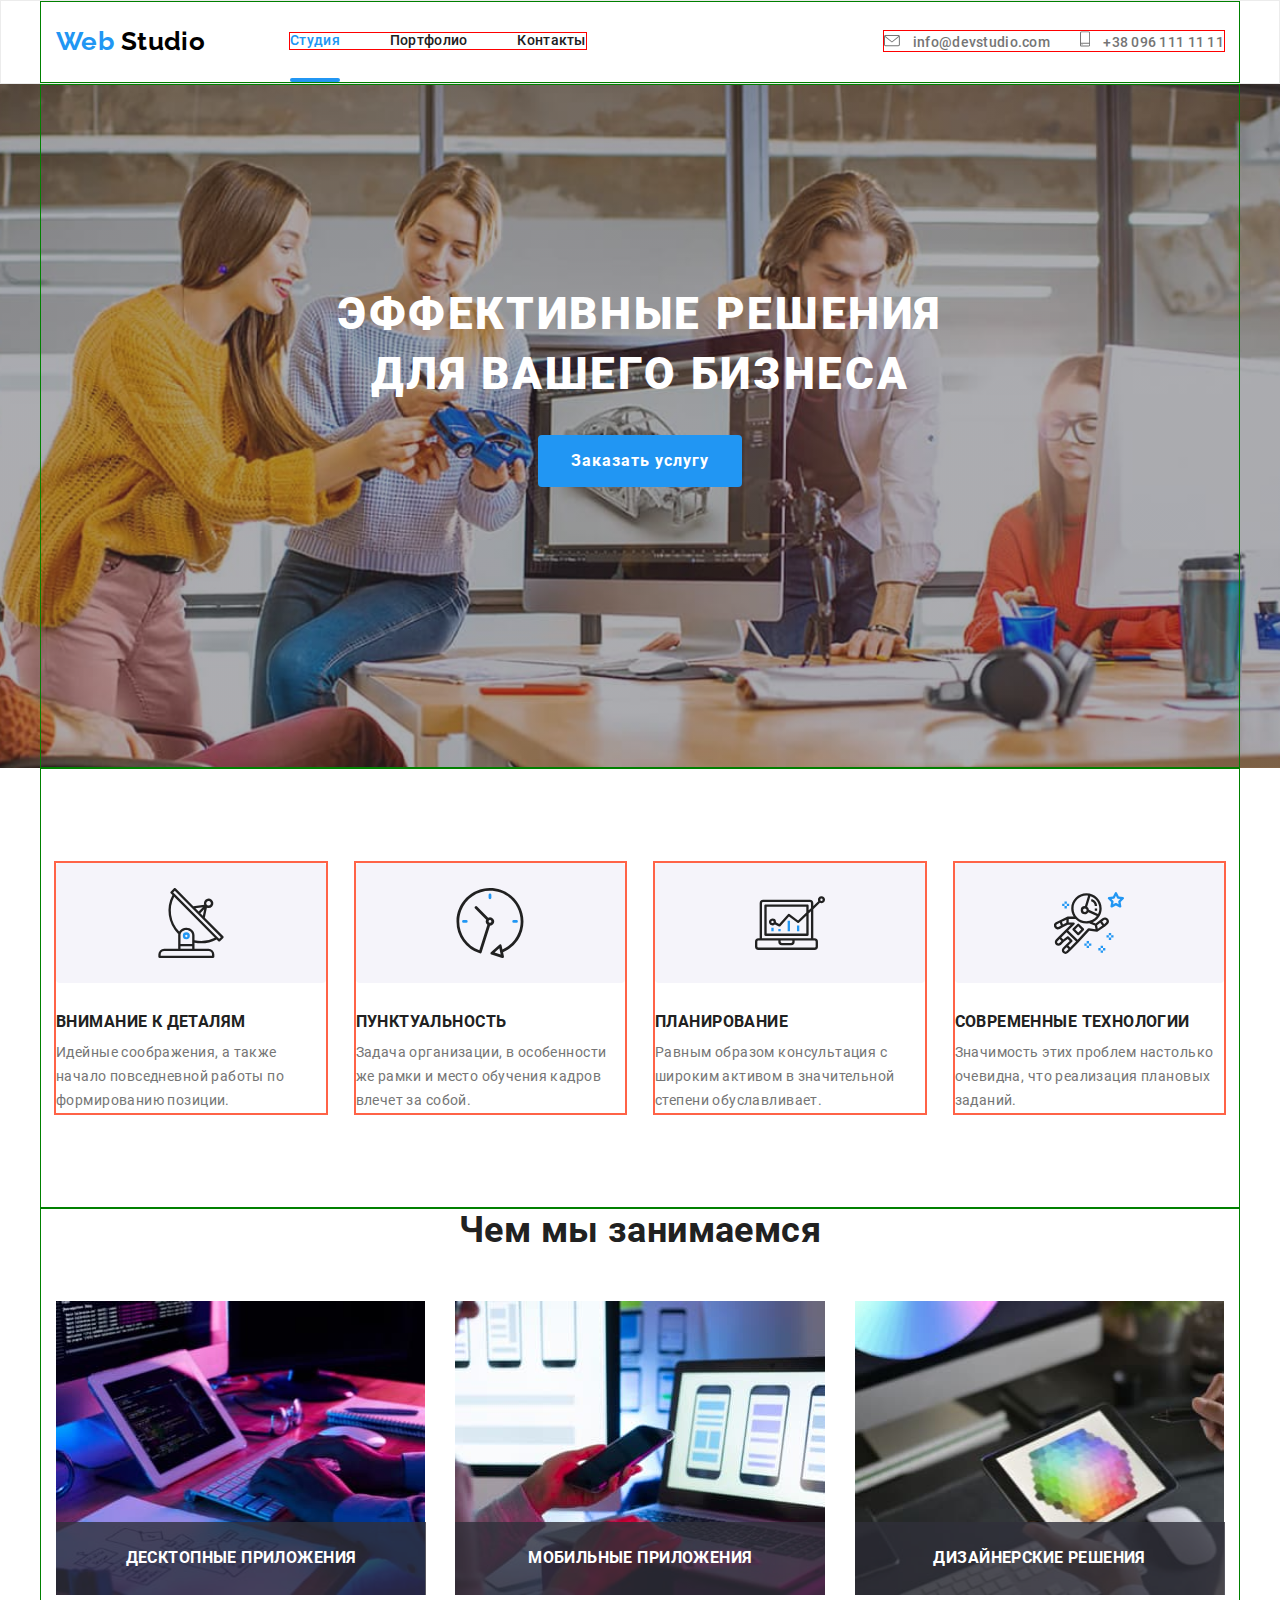
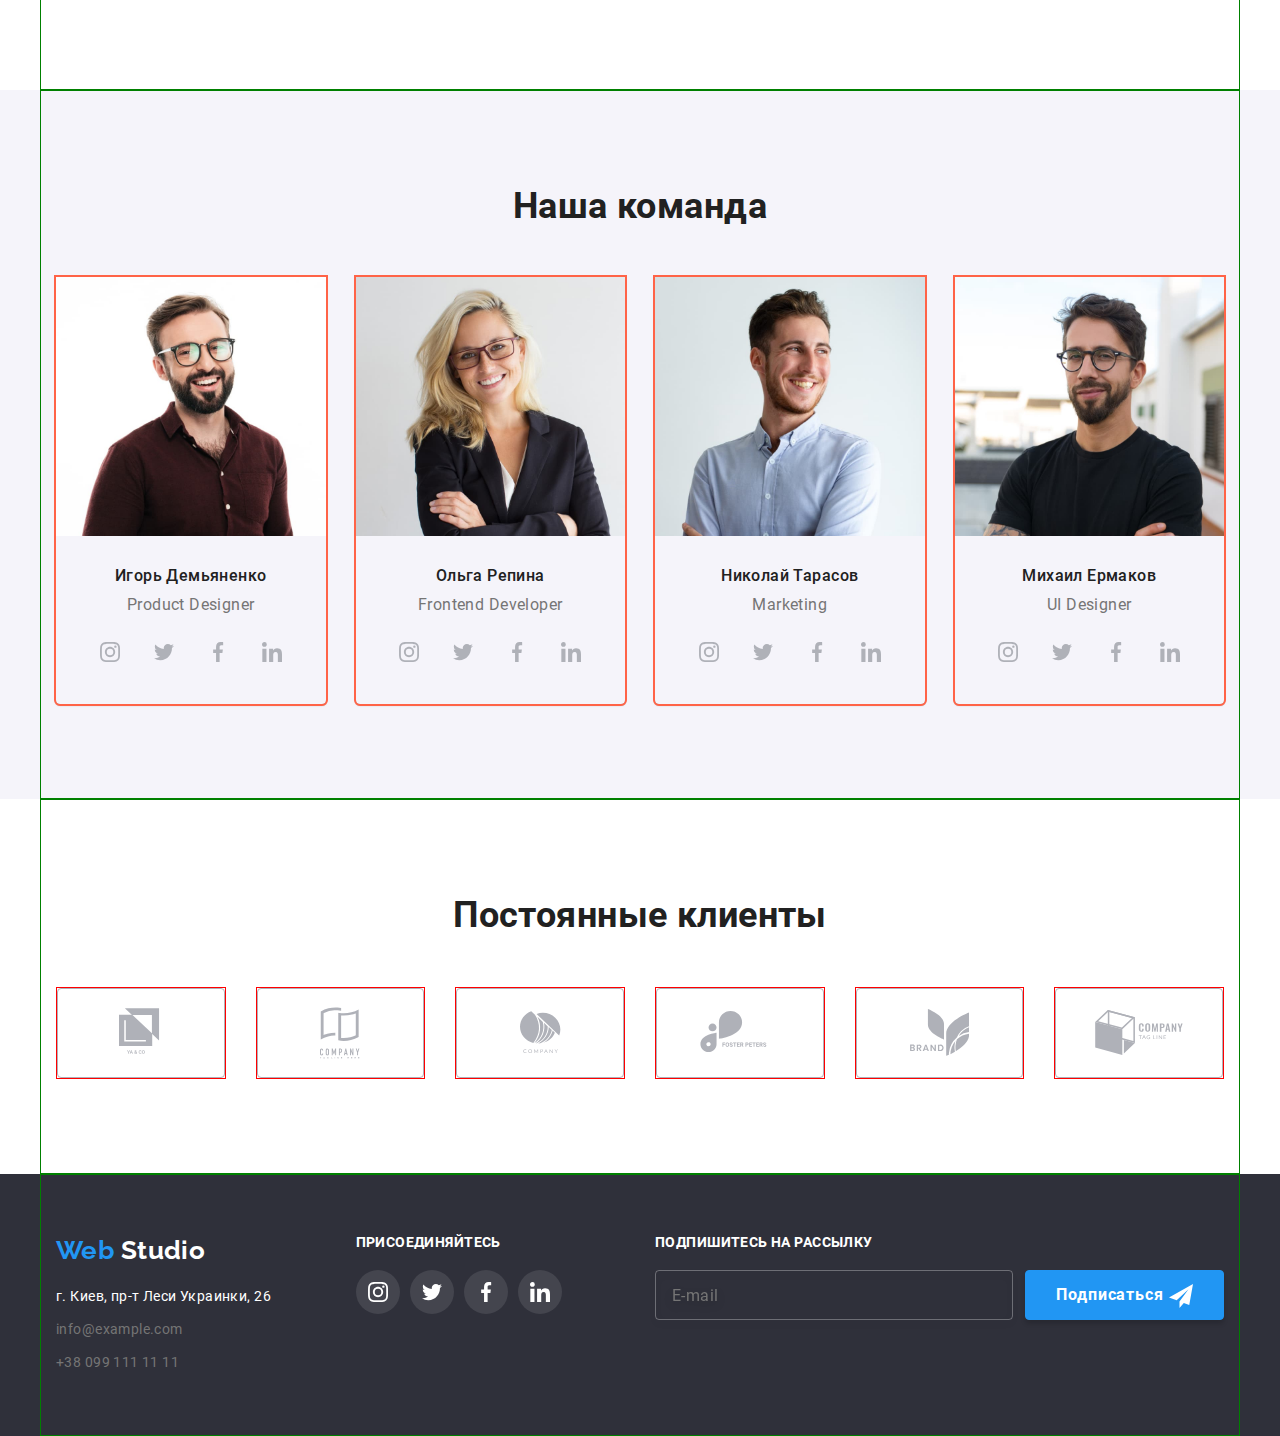
==== index.html @ 6b0f5d0b "Адаптивка_начало" ====
<!DOCTYPE html>
<html lang="ru">
  <head>
    <meta charset="UTF-8" />
    <meta name="viewport" content="width=device-width, initial-scale=1.0" />
    <title>Studio</title>
    <!-- <link
      href="https://fonts.googleapis.com/css2?family=Raleway:wght@700&family=Roboto:wght@400;500;700;900&display=swap"
      rel="stylesheet"
    /> -->
    <link rel="stylesheet" href="./css/main.min.css" />
  </head>

  <body>
    <!--Начало header-->
    <header class="page-header">
      <div class="container header">
        <nav class="main-nav">
          <a lang="en" href="" class="logo">
            <span class="accent">Web</span> Studio
          </a>
          <ul class="enumeration nav-list">
            <li class="nav-item">
              <a href="" class="nav-link current">Студия</a>
            </li>
            <li class="nav-item">
              <a href="./portfolio.html" class="nav-link">Портфолио</a>
            </li>
            <li class="nav-item"><a href="" class="nav-link">Контакты</a></li>
          </ul>

          <ul class="enumeration contacts">
            <li class="contacts-item">
              <a
                href="mailto:info@devstudio.com"
                class="contacts-link envelope"
              >
                <svg class="contacts-images" width="16" height="12">
                  <use href="./images/symbol-defs.svg#icon-envelope"></use>
                </svg>
                info@devstudio.com
              </a>
            </li>
            <li class="contacts-item">
              <a href="tel:+380991111111" class="contacts-link smartphone">
                <svg class="contacts-images" width="10" height="16">
                  <use href="./images/symbol-defs.svg#icon-smartphone"></use>
                </svg>
                +38 096 111 11 11
              </a>
            </li>
          </ul>
        </nav>
      </div>
    </header>
    <!--Конец header-->

    <main>
      <!--Начало блока героя-->
      <section class="hero">
        <div class="container hero-section">
          <h1 class="hero-title">
            Эффективные решения <br />
            для вашего бизнеса
          </h1>
          <button class="button" data-modal-open>Заказать услугу</button>

          <div class="backdrop is-hidden" data-modal>
            <div class="modal">
              <form class="form-hero">
                <b class="form-hero-title"
                  >Оставьте свои данные, мы вам перезвоним</b
                >
                <div class="form-field">
                  <label for="name" class="hero-label">Имя</label>
                  <div class="form-hero-svg">
                    <input
                      type="text"
                      id="name"
                      name="name"
                      class="hero-input"
                    />
                    <svg class="form-poin" width="18" height="18">
                      <use href="./images/symbol-defs.svg#icon-person"></use>
                    </svg>
                  </div>
                </div>

                <div class="form-field">
                  <label for="tel" class="hero-label">Телефон</label>
                  <div class="form-hero-svg">
                    <input type="tel" id="tel" name="tel" class="hero-input" />
                    <svg class="form-poin" width="18" height="18">
                      <use href="./images/symbol-defs.svg#icon-tel"></use>
                    </svg>
                  </div>
                </div>

                <div class="form-field">
                  <label for="email" class="hero-label">Почта</label>
                  <div class="form-hero-svg">
                    <input
                      type="email"
                      id="email"
                      name="email"
                      class="hero-input"
                    />
                    <svg class="form-poin" width="18" height="18">
                      <use href="./images/symbol-defs.svg#icon-letter"></use>
                    </svg>
                  </div>
                </div>

                <div class="form-field">
                  <label for="comment" class="hero-label">Комментарий</label>
                  <textarea
                    name="textarea"
                    id="comment"
                    placeholder="Введите текст"
                    class="hero-input textarea"
                  ></textarea>
                </div>

                <label class="hero-check">
                  <input type="checkbox" name="check" class="checkbox" />
                  <span class="hero-checkbox-svg">
                    <svg width="16" height="15">
                      <use href="./images/symbol-defs.svg#icon-check"></use>
                    </svg>
                  </span>
                  <span>
                    Соглашаюсь с рассылкой и принимаю
                    <a href="" class="checkbox-policy">Условия договора</a>
                  </span>
                </label>

                <button type="submit" class="button form-hero-button">
                  Отправить
                </button>
              </form>
              <button class="close-button" data-modal-close>
                <svg width="18" height="18">
                  <use href="./images/symbol-defs.svg#icon-closeblack"></use>
                </svg>
              </button>
            </div>
          </div>
        </div>
      </section>
      <!--Конец блока героя-->

      <!--Начало Особенности-->
      <section>
        <div class="container features">
          <h2 class="features-title visually-hidden">Особенности</h2>
          <ul class="enumeration features-point">
            <li class="features-point-element antenna">
              <h3 class="features-list">Внимание к деталям</h3>
              <p class="features-text">
                Идейные соображения, а также начало повседневной работы по
                формированию позиции.
              </p>
            </li>
            <li class="features-point-element clock">
              <h3 class="features-list">Пунктуальность</h3>
              <p class="features-text">
                Задача организации, в особенности же рамки и место обучения
                кадров влечет за собой.
              </p>
            </li>
            <li class="features-point-element diagram">
              <h3 class="features-list">Планирование</h3>
              <p class="features-text">
                Равным образом консультация с широким активом в значительной
                степени обуславливает.
              </p>
            </li>
            <li class="features-point-element astronaut">
              <h3 class="features-list">Современные технологии</h3>
              <p class="features-text">
                Значимость этих проблем настолько очевидна, что реализация
                плановых заданий.
              </p>
            </li>
          </ul>
        </div>
      </section>
      <!--Конец Особенности-->

      <!--Начало Чем мы занимаемся-->
      <section class="activity">
        <div class="container activity-main">
          <h2 class="activity-title">Чем мы занимаемся</h2>
          <ul class="enumeration activity-point">
            <li class="activity-element">
              <img
                src="./images/desk.jpg"
                alt="Ноутбук"
                width="370"
                class="activity-images"
              />
              <h3 class="activity-title-list desktop">Десктопные приложения</h3>
            </li>
            <li class="activity-element">
              <img
                src="./images/box.jpg"
                alt="Телефон"
                width="370"
                class="activity-images"
              />
              <h3 class="activity-title-list mobile">Мобильные приложения</h3>
            </li>
            <li class="activity-element">
              <img
                src="./images/tv.jpg"
                alt="Монитор"
                width="370"
                class="activity-images"
              />
              <h3 class="activity-title-list designer">Дизайнерские решения</h3>
            </li>
          </ul>
        </div>
      </section>
      <!--Конец Чем мы занимаемся-->

      <!--Начало Наша команда-->
      <section class="team">
        <div class="container team-main">
          <h2 class="team-title">Наша команда</h2>
          <ul class="enumeration team-point">
            <li class="team-list">
              <img
                src="./images/demyanenko.jpg"
                alt="Парень"
                width="270"
                class="team-images"
              />
              <h3 class="team-surname">Игорь Демьяненко</h3>
              <p lang="en" class="team-position">Product Designer</p>
              <ul class="enumeration team-flex">
                <li class="team-flex-links">
                  <a
                    href=""
                    target="blank"
                    aria-label="Instagram"
                    class="social-links"
                    ><svg class="network" width="20" height="20">
                      <use href="./images/symbol-defs.svg#icon-instagram"></use>
                    </svg>
                  </a>
                </li>
                <li class="team-flex-links">
                  <a
                    href=""
                    target="blank"
                    aria-label="Twitter"
                    class="social-links"
                    ><svg class="network" width="20" height="20">
                      <use href="./images/symbol-defs.svg#icon-twitter"></use>
                    </svg>
                  </a>
                </li>
                <li class="team-flex-links">
                  <a
                    href=""
                    target="blank"
                    aria-label="Facebook"
                    class="social-links"
                    ><svg class="network" width="20" height="20">
                      <use href="./images/symbol-defs.svg#icon-facebook"></use>
                    </svg>
                  </a>
                </li>
                <li class="team-flex-links">
                  <a
                    href=""
                    target="blank"
                    aria-label="LinkedIn"
                    class="social-links"
                    ><svg class="network" width="20" height="20">
                      <use href="./images/symbol-defs.svg#icon-linkedin"></use>
                    </svg>
                  </a>
                </li>
              </ul>
            </li>
            <li class="team-list">
              <img
                src="./images/repin.jpg"
                alt="Девушка"
                width="270"
                class="team-images"
              />
              <h3 class="team-surname">Ольга Репина</h3>
              <p lang="en" class="team-position">Frontend Developer</p>
              <ul class="enumeration team-flex">
                <li class="team-flex-links">
                  <a
                    href=""
                    target="blank"
                    aria-label="Instagram"
                    class="social-links"
                    ><svg class="network" width="20" height="20">
                      <use href="./images/symbol-defs.svg#icon-instagram"></use>
                    </svg>
                  </a>
                </li>
                <li class="team-flex-links">
                  <a
                    href=""
                    target="blank"
                    aria-label="Twitter"
                    class="social-links"
                    ><svg class="network" width="20" height="20">
                      <use href="./images/symbol-defs.svg#icon-twitter"></use>
                    </svg>
                  </a>
                </li>
                <li class="team-flex-links">
                  <a
                    href=""
                    target="blank"
                    aria-label="Facebook"
                    class="social-links"
                    ><svg class="network" width="20" height="20">
                      <use href="./images/symbol-defs.svg#icon-facebook"></use>
                    </svg>
                  </a>
                </li>
                <li class="team-flex-links">
                  <a
                    href=""
                    target="blank"
                    aria-label="LinkedIn"
                    class="social-links"
                    ><svg class="network" width="20" height="20">
                      <use href="./images/symbol-defs.svg#icon-linkedin"></use>
                    </svg>
                  </a>
                </li>
              </ul>
            </li>
            <li class="team-list">
              <img
                src="./images/tarasov.jpg"
                alt="Парень"
                width="270"
                class="team-images"
              />
              <h3 class="team-surname">Николай Тарасов</h3>
              <p lang="en" class="team-position">Marketing</p>
              <ul class="enumeration team-flex">
                <li class="team-flex-links">
                  <a
                    href=""
                    target="blank"
                    aria-label="Instagram"
                    class="social-links"
                    ><svg class="network" width="20" height="20">
                      <use href="./images/symbol-defs.svg#icon-instagram"></use>
                    </svg>
                  </a>
                </li>
                <li class="team-flex-links">
                  <a
                    href=""
                    target="blank"
                    aria-label="Twitter"
                    class="social-links"
                    ><svg class="network" width="20" height="20">
                      <use href="./images/symbol-defs.svg#icon-twitter"></use>
                    </svg>
                  </a>
                </li>
                <li class="team-flex-links">
                  <a
                    href=""
                    target="blank"
                    aria-label="Facebook"
                    class="social-links"
                    ><svg class="network" width="20" height="20">
                      <use href="./images/symbol-defs.svg#icon-facebook"></use>
                    </svg>
                  </a>
                </li>
                <li class="team-flex-links">
                  <a
                    href=""
                    target="blank"
                    aria-label="LinkedIn"
                    class="social-links"
                    ><svg class="network" width="20" height="20">
                      <use href="./images/symbol-defs.svg#icon-linkedin"></use>
                    </svg>
                  </a>
                </li>
              </ul>
            </li>
            <li class="team-list">
              <img
                src="./images/ermakov.jpg"
                alt="Парень"
                width="270"
                class="team-images"
              />
              <h3 class="team-surname">Михаил Ермаков</h3>
              <p lang="en" class="team-position">UI Designer</p>
              <div class="team-links">
                <ul class="enumeration team-flex">
                  <li class="team-flex-links">
                    <a
                      href=""
                      target="blank"
                      aria-label="Instagram"
                      class="social-links"
                      ><svg class="network" width="20" height="20">
                        <use
                          href="./images/symbol-defs.svg#icon-instagram"
                        ></use>
                      </svg>
                    </a>
                  </li>
                  <li class="team-flex-links">
                    <a
                      href=""
                      target="blank"
                      aria-label="Twitter"
                      class="social-links"
                      ><svg class="network" width="20" height="20">
                        <use href="./images/symbol-defs.svg#icon-twitter"></use>
                      </svg>
                    </a>
                  </li>
                  <li class="team-flex-links">
                    <a
                      href=""
                      target="blank"
                      aria-label="Facebook"
                      class="social-links"
                      ><svg class="network" width="20" height="20">
                        <use
                          href="./images/symbol-defs.svg#icon-facebook"
                        ></use>
                      </svg>
                    </a>
                  </li>
                  <li class="team-flex-links">
                    <a
                      href=""
                      target="blank"
                      aria-label="LinkedIn"
                      class="social-links"
                      ><svg class="network" width="20" height="20">
                        <use
                          href="./images/symbol-defs.svg#icon-linkedin"
                        ></use>
                      </svg>
                    </a>
                  </li>
                </ul>
              </div>
            </li>
          </ul>
        </div>
      </section>
      <!--Конец Наша команда-->

      <!--Начало Постоянные клиенты-->
      <section class="customers">
        <div class="container customers-main">
          <h2 class="customers-title">Постоянные клиенты</h2>
          <ul class="enumeration customers-point">
            <li class="customers-list">
              <a href="" class="customers-link">
                <svg class="customers-logo" width="44.27" height="49.23">
                  <use href="./images/symbol-defs.svg#icon-logo1"></use>
                </svg>
              </a>
            </li>
            <li class="customers-list">
              <a href="" class="customers-link">
                <svg class="customers-logo" width="40" height="52">
                  <use href="./images/symbol-defs.svg#icon-logo2"></use>
                </svg>
              </a>
            </li>
            <li class="customers-list">
              <a href="" class="customers-link">
                <svg class="customers-logo" width="41" height="42.6">
                  <use href="./images/symbol-defs.svg#icon-logo3"></use>
                </svg>
              </a>
            </li>
            <li class="customers-list">
              <a href="" class="customers-link">
                <svg class="customers-logo" width="79.66" height="42.02">
                  <use href="./images/symbol-defs.svg#icon-logo4"></use>
                </svg>
              </a>
            </li>
            <li class="customers-list">
              <a href="" class="customers-link">
                <svg class="customers-logo" width="59" height="47">
                  <use href="./images/symbol-defs.svg#icon-logo5"></use>
                </svg>
              </a>
            </li>
            <li class="customers-list">
              <a href="" class="customers-link">
                <svg class="customers-logo" width="88.48" height="45.44">
                  <use href="./images/symbol-defs.svg#icon-logo6"></use>
                </svg>
              </a>
            </li>
          </ul>
        </div>
      </section>
      <!--Конец Постоянные клиенты-->
    </main>

    <!--Начало footer-->
    <footer class="footer">
      <div class="container footer-flex">
        <div class="footer-nav">
          <a lang="en" href="" class="footer-logo">
            <span class="accent">Web</span> Studio
          </a>
          <address class="address">
            г. Киев, пр-т Леси Украинки, 26 <br />
            <a href="mailto:info@example.com" class="address-link"
              >info@example.com</a
            >
            <a href="tel:+380991111111" class="address-link"
              >+38 099 111 11 11</a
            >
          </address>
        </div>
        <div class="footer-join">
          <b class="footer-title">присоединяйтесь</b>
          <ul class="enumeration join">
            <li class="join-link">
              <a
                href=""
                target="blank"
                aria-label="Instagram"
                class="footer-title-link"
                ><svg class="join-network" width="20" height="20">
                  <use href="./images/symbol-defs.svg#icon-instagram"></use>
                </svg>
              </a>
            </li>
            <li class="join-link">
              <a
                href=""
                target="blank"
                aria-label="Twitter"
                class="footer-title-link"
                ><svg class="join-network" width="20" height="20">
                  <use href="./images/symbol-defs.svg#icon-twitter"></use>
                </svg>
              </a>
            </li>
            <li class="join-link">
              <a
                href=""
                target="blank"
                aria-label="Facebook"
                class="footer-title-link"
                ><svg class="join-network" width="20" height="20">
                  <use href="./images/symbol-defs.svg#icon-facebook"></use>
                </svg>
              </a>
            </li>
            <li class="join-link">
              <a
                href=""
                target="blank"
                aria-label="LinkedIn"
                class="footer-title-link"
                ><svg class="join-network" width="20" height="20">
                  <use href="./images/symbol-defs.svg#icon-linkedin"></use>
                </svg>
              </a>
            </li>
          </ul>
        </div>
        <div class="footer-follow">
          <form class="fotter-form">
            <b class="footer-title">Подпишитесь на рассылку</b>
            <div class="fotter-area">
              <div class="fotter-email">
                <!-- <label for="fotter-form" class="fotter-label">E-mail</label> -->
                <input
                  type="email"
                  name="fotter-form"
                  id="fotter-form"
                  placeholder="E-mail"
                  class="fotter-input"
                />
              </div>

              <button type="submit" class="fotter-submit">
                Подписаться
                <svg class="fotter-submit-poin" width="24" height="24">
                  <use href="./images/symbol-defs.svg#icon-send"></use>
                </svg>
              </button>
            </div>
          </form>
        </div>
      </div>
    </footer>
    <!--Конец footer-->
    <!-- modal.js -->
    <script src="./js/modal.js"></script>
  </body>
</html>
---- css/main.min.css ----
@font-face{font-family:Roboto;font-style:normal;font-weight:400;src:url("../fonts/roboto-v20-latin_cyrillic-regular.woff") format("woff"),url("../fonts/roboto-v20-latin_cyrillic-regular.woff2") format("woff2")}@font-face{font-family:Roboto;font-style:normal;font-weight:500;src:url("../fonts/roboto-v20-latin_cyrillic-500.woff") format("woff"),url("../fonts/roboto-v20-latin_cyrillic-500.woff2") format("woff2")}@font-face{font-family:Roboto;font-style:normal;font-weight:700;src:url("../fonts/roboto-v20-latin_cyrillic-700.woff") format("woff"),url("../fonts/roboto-v20-latin_cyrillic-700.woff2") format("woff2")}@font-face{font-family:Roboto;font-style:normal;font-weight:900;src:url("../fonts/roboto-v20-latin_cyrillic-900.woff") format("woff"),url("../fonts/roboto-v20-latin_cyrillic-900.woff2") format("woff2")}@font-face{font-family:Raleway;font-style:normal;font-weight:700;src:url("../fonts/raleway-v17-latin_cyrillic-700.woff") format("woff"),url("../fonts/raleway-v17-latin_cyrillic-700.woff2") format("woff2")}/*! normalize.css v8.0.1 | MIT License | github.com/necolas/normalize.css */html{line-height:1.15;-webkit-text-size-adjust:100%}body{margin:0}main{display:block}h1{font-size:2em;margin:0.67em 0}hr{-webkit-box-sizing:content-box;box-sizing:content-box;height:0;overflow:visible}pre{font-family:monospace, monospace;font-size:1em}a{background-color:transparent}abbr[title]{border-bottom:none;text-decoration:underline;-webkit-text-decoration:underline dotted;text-decoration:underline dotted}b,strong{font-weight:bolder}code,kbd,samp{font-family:monospace, monospace;font-size:1em}small{font-size:80%}sub,sup{font-size:75%;line-height:0;position:relative;vertical-align:baseline}sub{bottom:-0.25em}sup{top:-0.5em}img{border-style:none}button,input,optgroup,select,textarea{font-family:inherit;font-size:100%;line-height:1.15;margin:0}button,input{overflow:visible}button,select{text-transform:none}button,[type="button"],[type="reset"],[type="submit"]{-webkit-appearance:button}button::-moz-focus-inner,[type="button"]::-moz-focus-inner,[type="reset"]::-moz-focus-inner,[type="submit"]::-moz-focus-inner{border-style:none;padding:0}button:-moz-focusring,[type="button"]:-moz-focusring,[type="reset"]:-moz-focusring,[type="submit"]:-moz-focusring{outline:1px dotted ButtonText}fieldset{padding:0.35em 0.75em 0.625em}legend{-webkit-box-sizing:border-box;box-sizing:border-box;color:inherit;display:table;max-width:100%;padding:0;white-space:normal}progress{vertical-align:baseline}textarea{overflow:auto}[type="checkbox"],[type="radio"]{-webkit-box-sizing:border-box;box-sizing:border-box;padding:0}[type="number"]::-webkit-inner-spin-button,[type="number"]::-webkit-outer-spin-button{height:auto}[type="search"]{-webkit-appearance:textfield;outline-offset:-2px}[type="search"]::-webkit-search-decoration{-webkit-appearance:none}::-webkit-file-upload-button{-webkit-appearance:button;font:inherit}details{display:block}summary{display:list-item}template{display:none}[hidden]{display:none}*,*::before,*::after{-webkit-box-sizing:border-box;box-sizing:border-box}body{background-color:#fff;color:#757575;font-family:Roboto, sans-serif;font-size:14px;line-height:1.14;letter-spacing:0.03em}.enumeration{padding:0;margin:0;list-style:none}a{text-decoration:none}img{display:block;max-width:100%;height:auto}.features-title.visually-hidden{position:absolute !important;clip:rect(1px 1px 1px 1px);clip:rect(1px, 1px, 1px, 1px);padding:0 !important;border:0 !important;height:1px !important;width:1px !important;overflow:hidden}.container{width:100%;margin-left:auto;margin-right:auto;padding-left:15px;padding-right:15px;border:1px solid green}@media (min-width: 480px){.container{width:480px}}@media (min-width: 768px){.container{width:768px}}@media (min-width: 1200px){.container{width:1200px}}.accent{color:#2196f3}.logo{margin-right:85px;color:#000;font-family:Raleway, sans-serif;font-weight:700;font-size:26px;line-height:1.19}.footer-logo{display:block;margin-bottom:20px;color:#fff;font-family:Raleway, sans-serif;font-weight:700;font-size:26px;line-height:1.19}.button{display:inline-block;border-radius:4px;padding:10px 32px;min-width:200px;border:1px solid transparent;color:#fff;background-color:#2196f3;font-weight:700;font-size:16px;line-height:1.88;text-align:center;letter-spacing:0.06em}.backdrop{position:fixed;top:0;left:0;width:100%;height:100%;background-color:rgba(0,0,0,0.2);opacity:1;z-index:1;visibility:visible;-webkit-transition:opacity 250ms cubic-bezier(0.4, 0, 0.2, 1);transition:opacity 250ms cubic-bezier(0.4, 0, 0.2, 1)}.backdrop.is-hidden{visibility:hidden;opacity:0;pointer-events:none;-webkit-transition:opacity 250ms cubic-bezier(0.4, 0, 0.2, 1);transition:opacity 250ms cubic-bezier(0.4, 0, 0.2, 1)}.modal{position:absolute;padding:40px;top:50%;left:50%;-webkit-transform:translate(-50%, -50%);transform:translate(-50%, -50%);-webkit-transition:-webkit-transform 250ms cubic-bezier(0.4, 0, 0.2, 1);transition:-webkit-transform 250ms cubic-bezier(0.4, 0, 0.2, 1);transition:transform 250ms cubic-bezier(0.4, 0, 0.2, 1);transition:transform 250ms cubic-bezier(0.4, 0, 0.2, 1), -webkit-transform 250ms cubic-bezier(0.4, 0, 0.2, 1);width:100%;height:581px;max-width:528px;background-color:#fff;-webkit-box-shadow:0px 1px 3px rgba(0,0,0,0.12),0px 1px 1px rgba(0,0,0,0.14),0px 2px 1px rgba(0,0,0,0.2);box-shadow:0px 1px 3px rgba(0,0,0,0.12),0px 1px 1px rgba(0,0,0,0.14),0px 2px 1px rgba(0,0,0,0.2);border-radius:4px}.close-button{position:absolute;display:-webkit-inline-box;display:-ms-inline-flexbox;display:inline-flex;top:8px;right:8px;padding:0;margin:0;width:30px;height:30px;-webkit-box-align:center;-ms-flex-align:center;align-items:center;-webkit-box-pack:center;-ms-flex-pack:center;justify-content:center;background-color:#fff;background-size:cover;border:1px solid rgba(0,0,0,0.1);border-radius:50%;cursor:pointer}.page-header{border:1px solid #ececec}.header{padding-top:24px;padding-bottom:25px}.main-nav{display:-webkit-box;display:-ms-flexbox;display:flex;-webkit-box-align:center;-ms-flex-align:center;align-items:center}.nav-list{outline:1px solid red}@media (min-width: 480px){.nav-list{display:none}}@media (min-width: 768px){.nav-list{display:-webkit-box;display:-ms-flexbox;display:flex;-webkit-box-align:baseline;-ms-flex-align:baseline;align-items:baseline}}.nav-item{position:relative}.nav-item:not(:last-child){margin-right:50px}.nav-link{color:#212121;font-weight:500;letter-spacing:0.02em;-webkit-transition:color 250ms cubic-bezier(0.4, 0, 0.2, 1);transition:color 250ms cubic-bezier(0.4, 0, 0.2, 1)}.nav-link:hover,.nav-link:focus{color:#2196f3;-webkit-transition:color 250ms cubic-bezier(0.4, 0, 0.2, 1);transition:color 250ms cubic-bezier(0.4, 0, 0.2, 1)}.nav-link.current{color:#2196f3}.current::after{content:"";display:block;position:absolute;left:0;-webkit-transform:translatey(29px);transform:translatey(29px);width:100%;height:4px;background:#2196f3;border-radius:2px}.contacts{outline:1px solid red}@media (min-width: 480px){.contacts{display:none}}@media (min-width: 768px){.contacts{display:block;margin-left:auto;-webkit-box-align:baseline;-ms-flex-align:baseline;align-items:baseline;-webkit-box-pack:center;-ms-flex-pack:center;justify-content:center;text-align:start}}@media (min-width: 1200px){.contacts{display:-webkit-box;display:-ms-flexbox;display:flex;margin-left:auto;-webkit-box-align:baseline;-ms-flex-align:baseline;align-items:baseline;-webkit-box-pack:center;-ms-flex-pack:center;justify-content:center}}@media (min-width: 1200px){.contacts-item:not(:last-child){margin-right:30px}}.contacts-link{-webkit-box-align:center;-ms-flex-align:center;align-items:center;-webkit-box-pack:center;-ms-flex-pack:center;justify-content:center;color:#757575;font-weight:500;letter-spacing:0.02em;-webkit-transition:color 250ms cubic-bezier(0.4, 0, 0.2, 1),fill 250ms cubic-bezier(0.4, 0, 0.2, 1);transition:color 250ms cubic-bezier(0.4, 0, 0.2, 1),fill 250ms cubic-bezier(0.4, 0, 0.2, 1)}.contacts-link:hover,.contacts-link:focus{color:#2196f3;-webkit-transition:color 250ms cubic-bezier(0.4, 0, 0.2, 1);transition:color 250ms cubic-bezier(0.4, 0, 0.2, 1)}.contacts-link:hover .contacts-images,.contacts-link:focus .contacts-images{fill:#2196f3;-webkit-transition:fill 250ms cubic-bezier(0.4, 0, 0.2, 1);transition:fill 250ms cubic-bezier(0.4, 0, 0.2, 1)}.envelope{width:161px;height:16px}.smartphone{width:142px;height:16px}.contacts-images{-webkit-box-align:baseline;-ms-flex-align:baseline;align-items:baseline;-webkit-box-pack:center;-ms-flex-pack:center;justify-content:center;margin-right:10px;fill:#757575}.hero{max-width:1600px;min-height:600px;margin-left:auto;margin-right:auto;background-image:-webkit-gradient(linear, left top, right top, from(rgba(47,48,58,0.4)), to(rgba(47,48,58,0.4))),url(../images/header.jpg);background-image:linear-gradient(to right, rgba(47,48,58,0.4), rgba(47,48,58,0.4)),url(../images/header.jpg);background-color:#c4c4c4;background-size:cover;background-repeat:no-repeat;background-position:center}.hero-section{display:-webkit-box;display:-ms-flexbox;display:flex;-webkit-box-orient:vertical;-webkit-box-direction:normal;-ms-flex-direction:column;flex-direction:column;padding-top:200px;padding-bottom:280px;-webkit-box-align:center;-ms-flex-align:center;align-items:center;-webkit-box-pack:center;-ms-flex-pack:center;justify-content:center;text-align:center}.hero-title{margin-top:0;margin-bottom:30px;max-width:696px;text-align:center;color:#fff;font-weight:900;font-size:26px;line-height:1.62;letter-spacing:0.06em;text-transform:uppercase}@media (min-width: 1200px){.hero-title{font-size:44px;line-height:1.36}}.form-hero{margin:0;padding:0}.form-hero-title{display:-webkit-box;display:-ms-flexbox;display:flex;padding:0;margin-bottom:12px;font-weight:700;font-size:20px;line-height:1.15;text-align:center;letter-spacing:0.03em;color:#212121}.form-field{display:-webkit-box;display:-ms-flexbox;display:flex;-webkit-box-orient:vertical;-webkit-box-direction:normal;-ms-flex-direction:column;flex-direction:column;text-align:start}.hero-label{margin-bottom:4px;cursor:pointer}.form-hero-svg{position:relative}.form-hero-svg:hover .form-poin,.form-hero-svg:focus .form-poin{fill:#2196f3}.hero-input{padding-top:11px;padding-bottom:11px;padding-right:12px;padding-left:42px;margin-bottom:10px;width:100%;height:40px;border:1px solid rgba(33,33,33,0.2);border-radius:4px;cursor:pointer;resize:none;-webkit-transition:border 250ms cubic-bezier(0.4, 0, 0.2, 1);transition:border 250ms cubic-bezier(0.4, 0, 0.2, 1)}.hero-input:last-child{margin-bottom:20px}.hero-input:hover,.hero-input:focus{border:1px solid #2196f3;outline:#2196f3;background-color:transparent}.form-poin{position:absolute;top:50%;left:12px;-webkit-transform:translateY(-15px);transform:translateY(-15px);width:18px;height:18px;-webkit-transition:fill 250ms cubic-bezier(0.4, 0, 0.2, 1);transition:fill 250ms cubic-bezier(0.4, 0, 0.2, 1)}.textarea{padding:12px 16px;width:100%;height:120px}.textarea::-webkit-input-placeholder{font-size:14px;line-height:1.143;letter-spacing:0.01em;color:rgba(117,117,117,0.5)}.textarea:-ms-input-placeholder{font-size:14px;line-height:1.143;letter-spacing:0.01em;color:rgba(117,117,117,0.5)}.textarea::-ms-input-placeholder{font-size:14px;line-height:1.143;letter-spacing:0.01em;color:rgba(117,117,117,0.5)}.textarea::placeholder{font-size:14px;line-height:1.143;letter-spacing:0.01em;color:rgba(117,117,117,0.5)}.hero-check{padding-left:25px;-webkit-box-align:center;-ms-flex-align:center;align-items:center}.checkbox{position:absolute;appearance:none;-webkit-appearance:none;-moz-appearance:none}.hero-checkbox-svg{position:absolute;display:-webkit-box;display:-ms-flexbox;display:flex;margin-left:12px;width:16px;height:15px;border:2px solid #212121;border-radius:2px;fill:transparent;vertical-align:middle;-webkit-box-pack:center;-ms-flex-pack:center;justify-content:center;-webkit-box-align:center;-ms-flex-align:center;align-items:center;-webkit-transition:background-color 250ms cubic-bezier(0.4, 0, 0.2, 1),fill 250ms cubic-bezier(0.4, 0, 0.2, 1),border 250ms cubic-bezier(0.4, 0, 0.2, 1);transition:background-color 250ms cubic-bezier(0.4, 0, 0.2, 1),fill 250ms cubic-bezier(0.4, 0, 0.2, 1),border 250ms cubic-bezier(0.4, 0, 0.2, 1)}.checkbox:checked+.hero-checkbox-svg{border:none;background-color:#2196f3;fill:#fff;-webkit-box-pack:center;-ms-flex-pack:center;justify-content:center;-webkit-box-align:center;-ms-flex-align:center;align-items:center}.checkbox-policy{color:#2196f3;text-decoration:underline}.form-hero-button{padding:10px 55px 10px 56px;margin-top:30px;-webkit-box-shadow:0px 4px 4px rgba(0,0,0,0.15);box-shadow:0px 4px 4px rgba(0,0,0,0.15);cursor:pointer}.features{padding-top:94px;padding-bottom:94px}@media (min-width: 768px){.features-point{display:-webkit-box;display:-ms-flexbox;display:flex;-ms-flex-wrap:wrap;flex-wrap:wrap}}.features-point-element{outline:2px solid tomato}@media screen and (max-width: 767px){.features-point-element:not(:last-child){margin-bottom:30px}}@media screen and (min-width: 768px) and (max-width: 1199px){.features-point-element{width:calc((100% - 30px) / 2);margin-right:30px;margin-bottom:30px}}@media screen and (min-width: 768px) and (max-width: 1199px){.features-point-element:nth-child(2n){margin-right:0}}@media screen and (min-width: 768px) and (max-width: 1199px){.features-point-element:nth-last-child(-n+2){margin-bottom:0}}@media (min-width: 1200px){.features-point-element{-ms-flex-wrap:wrap;flex-wrap:wrap;width:calc((100% - 30px * 3) / 4);margin-right:30px}}@media (min-width: 1200px){.features-point-element:nth-child(4n){margin-right:0}}.antenna::before{margin-top:0;margin-bottom:30px;display:block;content:"";height:120px;background-image:url(../images/svg/antenna.svg);background-size:70px;background-repeat:no-repeat;background-position:center;background-color:#f5f4fa;border-radius:4px}.clock::before{margin-top:0;margin-bottom:30px;display:block;content:"";height:120px;background-image:url(../images/svg/clock.svg);background-size:70px;background-repeat:no-repeat;background-position:center;background-color:#f5f4fa;border-radius:4px}.diagram::before{margin-top:0;margin-bottom:30px;display:block;content:"";height:120px;background-image:url(../images/svg/diagram.svg);background-size:70px;background-repeat:no-repeat;background-position:center;background-color:#f5f4fa;border-radius:4px}.astronaut::before{margin-top:0;margin-bottom:30px;display:block;content:"";height:120px;background-image:url(../images/svg/astronaut.svg);background-size:70px;background-repeat:no-repeat;background-position:center;background-color:#f5f4fa;border-radius:4px}.features-list{margin-top:0;margin-bottom:10px;color:#212121;text-transform:uppercase}.features-text{padding:0;margin:0;font-size:14px;line-height:1.71}@media (min-width: 480px){.activity{display:none}}@media (min-width: 1200px){.activity{display:-webkit-box;display:-ms-flexbox;display:flex}}@media (min-width: 1200px){.activity-main{padding-top:0;padding-bottom:94px}.activity-title{margin-top:0;margin-bottom:50px;color:#212121;font-size:36px;line-height:1.17;text-align:center}.activity-point{display:-webkit-box;display:-ms-flexbox;display:flex;-ms-flex-wrap:wrap;flex-wrap:wrap}.activity-element{position:relative;-ms-flex-wrap:wrap;flex-wrap:wrap;width:calc((100% - 30px * 2) / 3);margin-right:30px}.activity-element:nth-child(3n){margin-right:0}.activity-images{display:block;margin:0;padding:0}.activity-title-list{position:absolute;bottom:0;margin:0;padding-top:27px;padding-bottom:27px;text-align:center;min-width:370px;color:#fff;background-color:rgba(47,48,58,0.8);text-transform:uppercase}}.team{background-color:#f5f4fa}.team-main{padding-top:94px;padding-bottom:94px}.team-title{margin-top:0;margin-bottom:50px;color:#212121;font-size:36px;line-height:1.17;text-align:center}@media (min-width: 768px){.team-point{display:-webkit-box;display:-ms-flexbox;display:flex;-ms-flex-wrap:wrap;flex-wrap:wrap}}.team-list{outline:2px solid tomato;-webkit-box-shadow:0px 2px 1px rgba(0,0,0,0.2),0px 1px 1px rgba(0,0,0,0.14),0px 1px 3px rgba(0,0,0,0.12);box-shadow:0px 2px 1px rgba(0,0,0,0.2),0px 1px 1px rgba(0,0,0,0.14),0px 1px 3px rgba(0,0,0,0.12);border-radius:0px 0px 4px 4px}@media screen and (max-width: 767px){.team-list:not(:last-child){margin-bottom:30px}}@media screen and (min-width: 768px) and (max-width: 1199px){.team-list{width:calc((100% - 30px) / 2);margin-right:30px;margin-bottom:30px}}@media screen and (min-width: 768px) and (max-width: 1199px){.team-list:nth-child(2n){margin-right:0}}@media screen and (min-width: 768px) and (max-width: 1199px){.team-list:nth-last-child(-n+2){margin-bottom:0}}@media (min-width: 1200px){.team-list{-ms-flex-wrap:wrap;flex-wrap:wrap;width:calc((100% - 30px * 3) / 4);margin-right:30px}}@media (min-width: 1200px){.team-list:nth-child(4n){margin-right:0}}.team-images{margin-top:0;margin-bottom:30px;width:100%}.team-surname{margin-top:0;margin-bottom:10px;text-align:center;color:#212121;font-weight:500;font-size:16px;line-height:1.19}.team-position{margin:0;text-align:center;font-size:16px;line-height:1.19}.team-flex{display:-webkit-box;display:-ms-flexbox;display:flex;-webkit-box-pack:center;-ms-flex-pack:center;justify-content:center;padding-left:32px;padding-right:32px;padding-bottom:30px;padding-top:16px}.team-flex-links{display:-webkit-inline-box;display:-ms-inline-flexbox;display:inline-flex}.team-flex-links:not(:last-child){margin-right:10px}.social-links{display:-webkit-inline-box;display:-ms-inline-flexbox;display:inline-flex;width:44px;height:44px;border-radius:50%;-webkit-box-pack:center;-ms-flex-pack:center;justify-content:center;-webkit-box-align:center;-ms-flex-align:center;align-items:center;-webkit-transition:fill 250ms cubic-bezier(0.4, 0, 0.2, 1),background-color 250ms cubic-bezier(0.4, 0, 0.2, 1);transition:fill 250ms cubic-bezier(0.4, 0, 0.2, 1),background-color 250ms cubic-bezier(0.4, 0, 0.2, 1)}.social-links:not(:last-child){margin-right:10px}.social-links:hover,.social-links:focus{background-color:#2196f3;-webkit-transition:background-color 250ms cubic-bezier(0.4, 0, 0.2, 1);transition:background-color 250ms cubic-bezier(0.4, 0, 0.2, 1)}.social-links:hover .network,.social-links:focus .network{fill:#fff;-webkit-transition:fill 250ms cubic-bezier(0.4, 0, 0.2, 1);transition:fill 250ms cubic-bezier(0.4, 0, 0.2, 1)}.network{fill:#afb1b8;-webkit-transition:fill 250ms cubic-bezier(0.4, 0, 0.2, 1);transition:fill 250ms cubic-bezier(0.4, 0, 0.2, 1)}.network:not(:last-child){margin-right:10px}.customers-main{padding-top:94px;padding-bottom:94px}.customers-title{margin-top:0;margin-bottom:50px;color:#212121;font-size:36px;line-height:1.17;text-align:center}.customers-point{display:-webkit-box;display:-ms-flexbox;display:flex;-ms-flex-wrap:wrap;flex-wrap:wrap}.customers-list{-ms-flex-wrap:wrap;flex-wrap:wrap;border:1px solid red}@media screen and (max-width: 767px){.customers-list{width:calc((100% - 30px) / 2);margin-right:30px;margin-bottom:30px}}@media screen and (max-width: 767px){.customers-list:nth-child(2n){margin-right:0}}@media screen and (max-width: 767px){.customers-list:nth-last-child(-n+2){margin-bottom:0}}@media screen and (min-width: 768px) and (max-width: 1199px){.customers-list{width:calc((100% - 30px * 2) / 3);margin-right:30px;margin-bottom:30px}}@media screen and (min-width: 768px) and (max-width: 1199px){.customers-list:nth-child(3n){margin-right:0}}@media screen and (min-width: 768px) and (max-width: 1199px){.customers-list:nth-last-child(-n+3){margin-bottom:0}}@media (min-width: 1200px){.customers-list{width:calc((100% - 30px * 5) / 6);margin-right:30px}}@media (min-width: 1200px){.customers-list:nth-child(6n){margin-right:0}}.customers-link{display:-webkit-box;display:-ms-flexbox;display:flex;-webkit-box-pack:center;-ms-flex-pack:center;justify-content:center;-webkit-box-align:center;-ms-flex-align:center;align-items:center;width:100%;height:90px;border:1px solid #afb1b8;border-radius:4px;-webkit-transition:fill 250ms cubic-bezier(0.4, 0, 0.2, 1),border 250ms cubic-bezier(0.4, 0, 0.2, 1);transition:fill 250ms cubic-bezier(0.4, 0, 0.2, 1),border 250ms cubic-bezier(0.4, 0, 0.2, 1)}.customers-link:hover,.customers-link:focus{border:1px solid #2196f3;-webkit-transition:border 250ms cubic-bezier(0.4, 0, 0.2, 1);transition:border 250ms cubic-bezier(0.4, 0, 0.2, 1)}.customers-link:hover .customers-logo,.customers-link:focus .customers-logo{fill:#2196f3;-webkit-transition:fill 250ms cubic-bezier(0.4, 0, 0.2, 1);transition:fill 250ms cubic-bezier(0.4, 0, 0.2, 1)}.customers-logo{display:-webkit-box;display:-ms-flexbox;display:flex;-webkit-box-align:center;-ms-flex-align:center;align-items:center;-webkit-box-pack:center;-ms-flex-pack:center;justify-content:center;fill:#afb1b8;-webkit-transition:fill 250ms cubic-bezier(0.4, 0, 0.2, 1);transition:fill 250ms cubic-bezier(0.4, 0, 0.2, 1)}.footer{background-color:#2f303a}.footer-flex{padding-top:60px;padding-bottom:60px}@media (min-width: 480px){.footer-flex{text-align:center}}@media (min-width: 768px){.footer-flex{display:-webkit-box;display:-ms-flexbox;display:flex;-ms-flex-wrap:wrap;flex-wrap:wrap;-ms-flex-pack:distribute;justify-content:space-around}}@media (min-width: 1200px){.footer-flex{text-align:start}}@media (min-width: 1200px){.footer-flex>:not(:last-child){-webkit-box-align:baseline;-ms-flex-align:baseline;align-items:baseline;width:calc((50% - 45px) / 2);margin-right:30px}.footer-flex>div:last-child{-webkit-box-align:baseline;-ms-flex-align:baseline;align-items:baseline;width:calc(50% - 15px)}}.address{color:#fff;font-style:normal;font-size:14px;line-height:1.71}.address-link{display:block;margin-top:9px;margin-bottom:0;color:#757575;font-size:14px;line-height:1.71;-webkit-transition:color 250ms cubic-bezier(0.4, 0, 0.2, 1);transition:color 250ms cubic-bezier(0.4, 0, 0.2, 1)}.address-link:hover,.address-link:focus{color:#2196f3;-webkit-transition:color 250ms cubic-bezier(0.4, 0, 0.2, 1);transition:color 250ms cubic-bezier(0.4, 0, 0.2, 1)}.footer-title{display:-webkit-inline-box;display:-ms-inline-flexbox;display:inline-flex;margin-bottom:20px;color:#fff;text-transform:uppercase}@media (min-width: 480px){.footer-join{padding-top:60px;padding-bottom:60px}}@media (min-width: 768px){.footer-join{padding:0}}@media (min-width: 1200px){.footer-join{padding:0}}.join{display:-webkit-box;display:-ms-flexbox;display:flex;text-align:center}@media (min-width: 480px){.join{-webkit-box-pack:center;-ms-flex-pack:center;justify-content:center}}@media (min-width: 1200px){.join{-webkit-box-pack:start;-ms-flex-pack:start;justify-content:start}}.join-link:not(:last-child){margin-right:10px}.footer-title-link{display:-webkit-inline-box;display:-ms-inline-flexbox;display:inline-flex;-webkit-box-align:center;-ms-flex-align:center;align-items:center;-webkit-box-pack:center;-ms-flex-pack:center;justify-content:center;width:44px;height:44px;border-radius:50%;background-color:rgba(255,255,255,0.1);-webkit-transition:background-color 250ms cubic-bezier(0.4, 0, 0.2, 1);transition:background-color 250ms cubic-bezier(0.4, 0, 0.2, 1)}.footer-title-link:hover,.footer-title-link:focus{background-color:#2196f3;-webkit-transition:background-color 250ms cubic-bezier(0.4, 0, 0.2, 1);transition:background-color 250ms cubic-bezier(0.4, 0, 0.2, 1)}.join-network{fill:#fff}.fotter-form{display:block}@media (min-width: 768px){.fotter-form{padding-top:60px}}@media (min-width: 1200px){.fotter-form{padding:0}}@media (min-width: 1200px){.fotter-area{display:-webkit-box;display:-ms-flexbox;display:flex}}.fotter-email{position:relative;margin-right:12px}.fotter-input{margin:0;padding:15px 0 15px 16px;width:358px;height:50px;font-size:16px;line-height:1.25;letter-spacing:0.03em;-webkit-box-align:center;-ms-flex-align:center;align-items:center;color:rgba(255,255,255,0.6);border:1px solid rgba(255,255,255,0.3);-webkit-box-sizing:border-box;box-sizing:border-box;-webkit-filter:drop-shadow(0px 4px 4px rgba(0,0,0,0.15));filter:drop-shadow(0px 4px 4px rgba(0,0,0,0.15));border-radius:4px;background-color:inherit;-webkit-transition:border 250ms cubic-bezier(0.4, 0, 0.2, 1);transition:border 250ms cubic-bezier(0.4, 0, 0.2, 1)}.fotter-input:hover,.fotter-input:focus{border:1px solid #2196f3;outline:#2196f3}.fotter-submit{padding:0;margin-top:20px;width:200px;height:50px;font-weight:700;font-size:16px;line-height:1.875;-webkit-box-align:center;-ms-flex-align:center;align-items:center;text-align:center;letter-spacing:0.06em;color:#ffffff;background-color:#2196f3;-webkit-box-shadow:0px 4px 4px rgba(0,0,0,0.15);box-shadow:0px 4px 4px rgba(0,0,0,0.15);border-radius:4px;border:1px solid #2196f3;-webkit-transition:border 250ms cubic-bezier(0.4, 0, 0.2, 1);transition:border 250ms cubic-bezier(0.4, 0, 0.2, 1)}.fotter-submit:hover,.fotter-submit:focus{border:1px solid #2196f3;cursor:pointer}@media (min-width: 1200px){.fotter-submit{margin:0}}.fotter-submit-poin{vertical-align:middle;fill:#fff}
/*# sourceMappingURL=main.min.css.map */
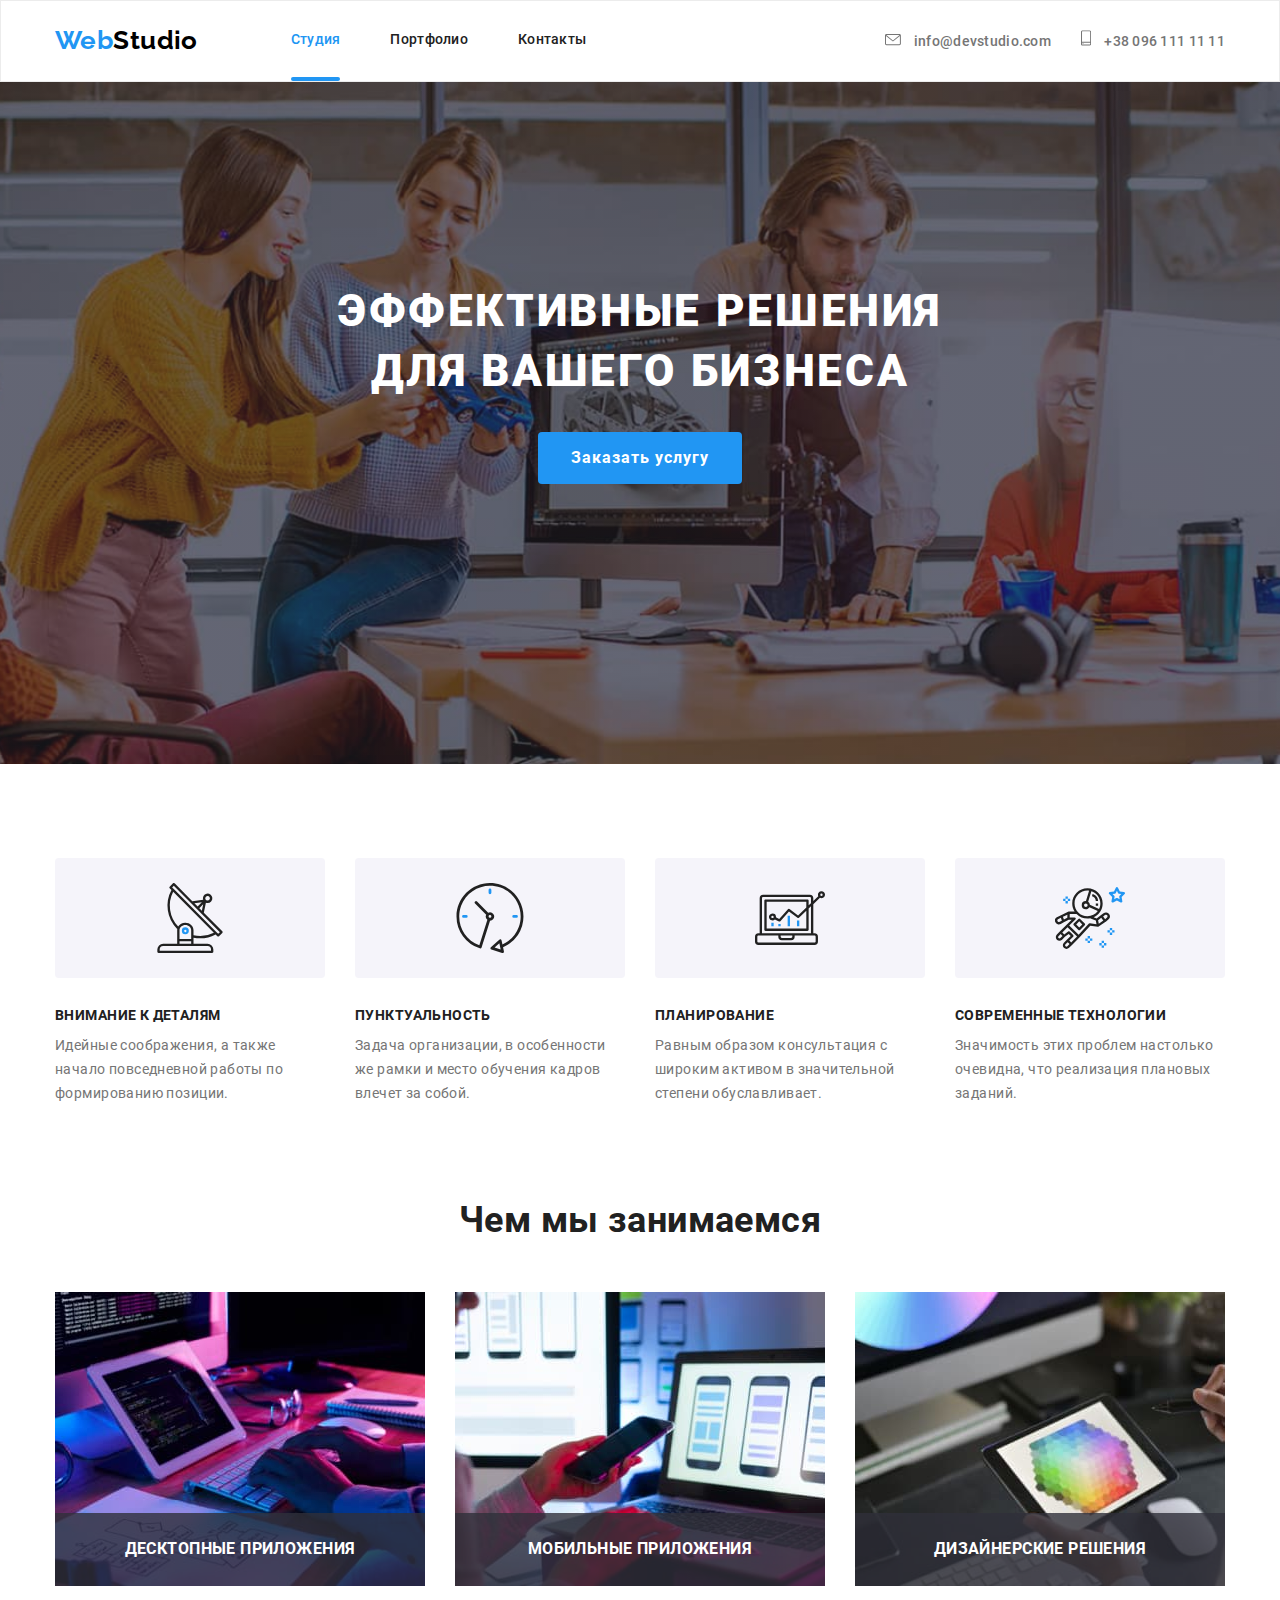
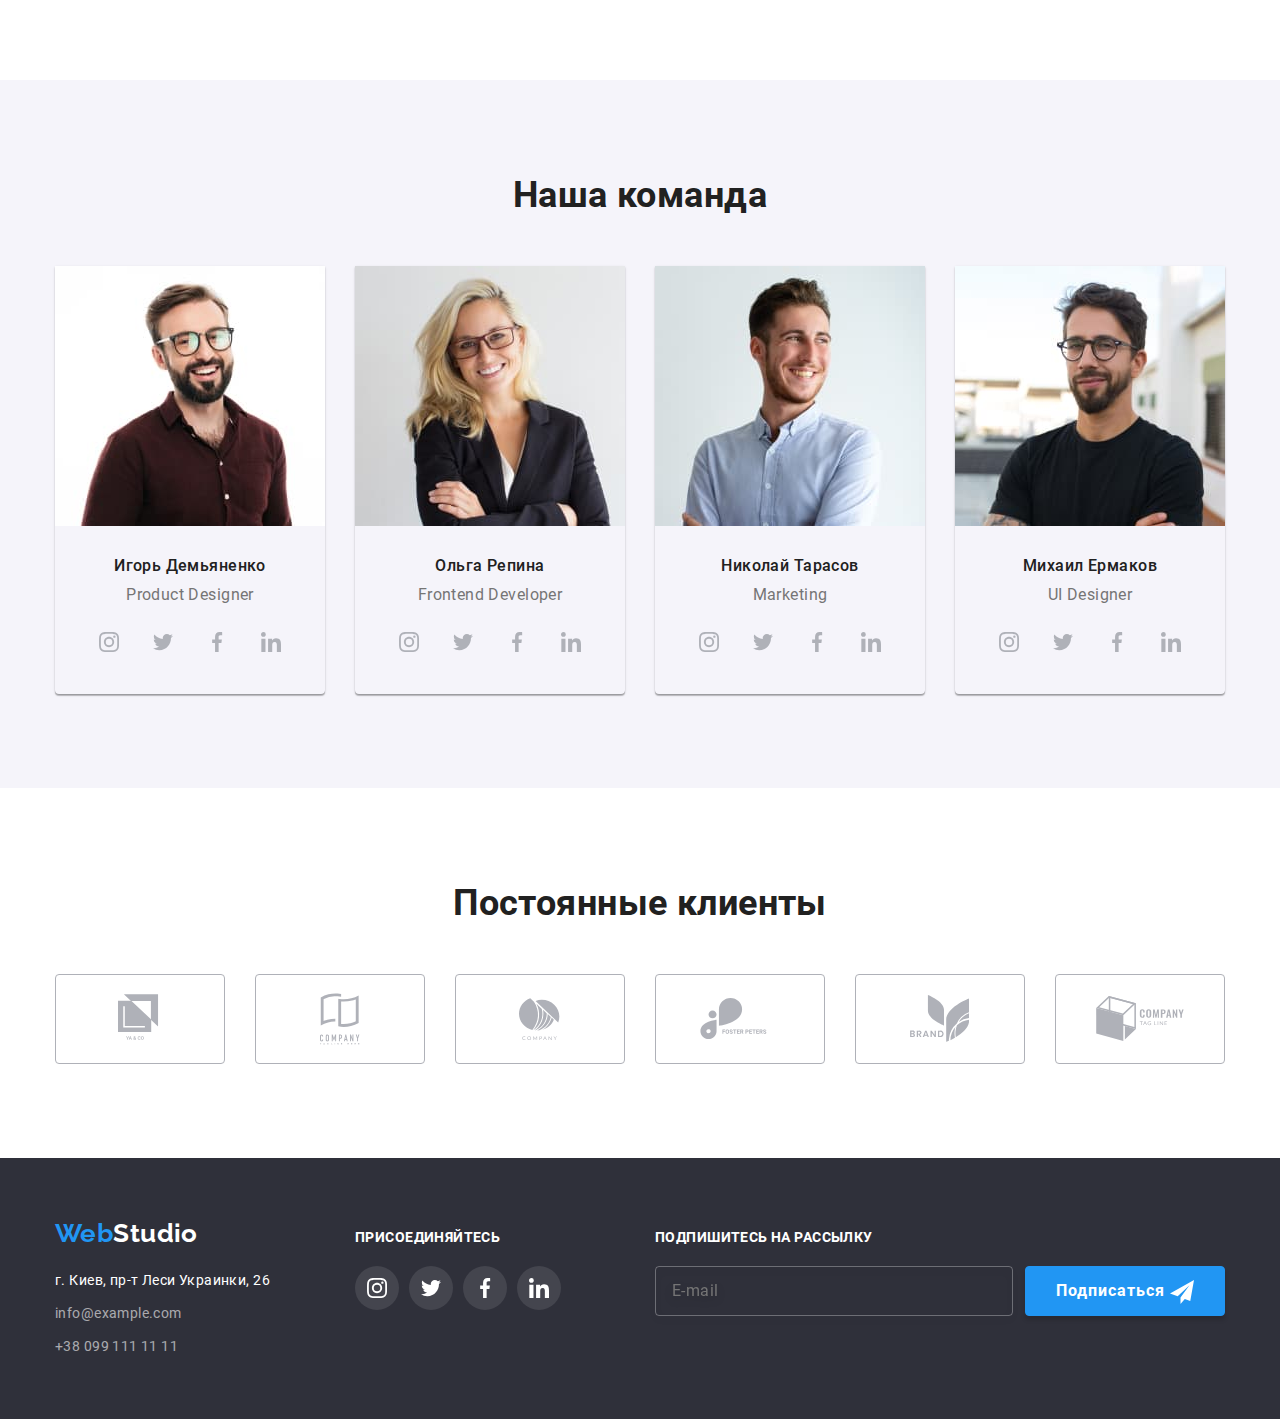
==== commit 7f3ae2c2: "Адаптивка без бургера" ====
--- a/index.html
+++ b/index.html
@@ -17,7 +17,7 @@
       <div class="container header">
         <nav class="main-nav">
           <a lang="en" href="" class="logo">
-            <span class="accent">Web</span> Studio
+            <span class="accent">Web</span>Studio
           </a>
           <ul class="enumeration nav-list">
             <li class="nav-item">
@@ -51,6 +51,36 @@
             </li>
           </ul>
         </nav>
+      </div>
+      <div class="menu-mobile">
+        <ul class="enumeration">
+          <li class="nav-item">
+            <a href="" class="nav-link current">Студия</a>
+          </li>
+          <li class="nav-item">
+            <a href="./portfolio.html" class="nav-link">Портфолио</a>
+          </li>
+          <li class="nav-item"><a href="" class="nav-link">Контакты</a></li>
+        </ul>
+
+        <ul class="enumeration">
+          <li class="contacts-item">
+            <a href="mailto:info@devstudio.com" class="contacts-link envelope">
+              <svg class="contacts-images" width="16" height="12">
+                <use href="./images/symbol-defs.svg#icon-envelope"></use>
+              </svg>
+              info@devstudio.com
+            </a>
+          </li>
+          <li class="contacts-item">
+            <a href="tel:+380991111111" class="contacts-link smartphone">
+              <svg class="contacts-images" width="10" height="16">
+                <use href="./images/symbol-defs.svg#icon-smartphone"></use>
+              </svg>
+              +38 096 111 11 11
+            </a>
+          </li>
+        </ul>
       </div>
     </header>
     <!--Конец header-->
@@ -72,8 +102,8 @@
                   >Оставьте свои данные, мы вам перезвоним</b
                 >
                 <div class="form-field">
-                  <label for="name" class="hero-label">Имя</label>
                   <div class="form-hero-svg">
+                    <label for="name" class="hero-label">Имя</label>
                     <input
                       type="text"
                       id="name"
@@ -87,8 +117,8 @@
                 </div>
 
                 <div class="form-field">
-                  <label for="tel" class="hero-label">Телефон</label>
                   <div class="form-hero-svg">
+                    <label for="tel" class="hero-label">Телефон</label>
                     <input type="tel" id="tel" name="tel" class="hero-input" />
                     <svg class="form-poin" width="18" height="18">
                       <use href="./images/symbol-defs.svg#icon-tel"></use>
@@ -97,8 +127,8 @@
                 </div>
 
                 <div class="form-field">
-                  <label for="email" class="hero-label">Почта</label>
                   <div class="form-hero-svg">
+                    <label for="email" class="hero-label">Почта</label>
                     <input
                       type="email"
                       id="email"
@@ -112,13 +142,15 @@
                 </div>
 
                 <div class="form-field">
-                  <label for="comment" class="hero-label">Комментарий</label>
-                  <textarea
-                    name="textarea"
-                    id="comment"
-                    placeholder="Введите текст"
-                    class="hero-input textarea"
-                  ></textarea>
+                  <div class="form-hero-svg">
+                    <label for="comment" class="hero-label">Комментарий</label>
+                    <textarea
+                      name="textarea"
+                      id="comment"
+                      placeholder="Введите текст"
+                      class="hero-input textarea"
+                    ></textarea>
+                  </div>
                 </div>
 
                 <label class="hero-check">
@@ -193,30 +225,57 @@
           <h2 class="activity-title">Чем мы занимаемся</h2>
           <ul class="enumeration activity-point">
             <li class="activity-element">
-              <img
-                src="./images/desk.jpg"
-                alt="Ноутбук"
-                width="370"
-                class="activity-images"
-              />
+              <picture>
+                <source
+                  srcset="
+                    ./images/desktop/activity/desk.jpg    1x,
+                    ./images/desktop/activity/desk@2x.jpg 2x
+                  "
+                  media="(min-width: 1200px)"
+                />
+                <img
+                  src="./images/desktop/activity/desk.jpg"
+                  alt="Ноутбук"
+                  width="370"
+                  class="activity-images"
+                />
+              </picture>
               <h3 class="activity-title-list desktop">Десктопные приложения</h3>
             </li>
             <li class="activity-element">
-              <img
-                src="./images/box.jpg"
-                alt="Телефон"
-                width="370"
-                class="activity-images"
-              />
+              <picture>
+                <source
+                  srcset="
+                    ./images/desktop/activity/box.jpg    1x,
+                    ./images/desktop/activity/box@2x.jpg 2x
+                  "
+                  media="(min-width: 1200px)"
+                />
+                <img
+                  src="./images/desktop/activity/box.jpg"
+                  alt="Телефон"
+                  width="370"
+                  class="activity-images"
+                />
+              </picture>
               <h3 class="activity-title-list mobile">Мобильные приложения</h3>
             </li>
             <li class="activity-element">
-              <img
-                src="./images/tv.jpg"
-                alt="Монитор"
-                width="370"
-                class="activity-images"
-              />
+              <picture>
+                <source
+                  srcset="
+                    ./images/desktop/activity/tv.jpg    1x,
+                    ./images/desktop/activity/tv@2x.jpg 2x
+                  "
+                  media="(min-width: 1200px)"
+                />
+                <img
+                  src="./images/desktop/activity/tv.jpg"
+                  alt="Монитор"
+                  width="370"
+                  class="activity-images"
+                />
+              </picture>
               <h3 class="activity-title-list designer">Дизайнерские решения</h3>
             </li>
           </ul>
@@ -230,12 +289,35 @@
           <h2 class="team-title">Наша команда</h2>
           <ul class="enumeration team-point">
             <li class="team-list">
-              <img
-                src="./images/demyanenko.jpg"
-                alt="Парень"
-                width="270"
-                class="team-images"
-              />
+              <picture>
+                <source
+                  srcset="
+                    ./images/desktop/team/demyanenko.jpg    1x,
+                    ./images/desktop/team/demyanenko@2x.jpg 2x
+                  "
+                  media="(min-width: 1200px)"
+                />
+                <source
+                  srcset="
+                    ./images/tablet/team/demyanenko.jpg    1x,
+                    ./images/tablet/team/demyanenko@2x.jpg 2x
+                  "
+                  media="(min-width: 768px)"
+                />
+                <source
+                  srcset="
+                    ./images/mobile/team/demyanenko.jpg    1x,
+                    ./images/mobile/team/demyanenko@2x.jpg 2x
+                  "
+                  media="(max-width: 767px)"
+                />
+                <img
+                  src="./images//desktop/team/demyanenko.jpg"
+                  alt="Парень"
+                  width="270"
+                  class="team-images"
+                />
+              </picture>
               <h3 class="team-surname">Игорь Демьяненко</h3>
               <p lang="en" class="team-position">Product Designer</p>
               <ul class="enumeration team-flex">
@@ -286,12 +368,35 @@
               </ul>
             </li>
             <li class="team-list">
-              <img
-                src="./images/repin.jpg"
-                alt="Девушка"
-                width="270"
-                class="team-images"
-              />
+              <picture>
+                <source
+                  srcset="
+                    ./images/desktop/team/repin.jpg    1x,
+                    ./images/desktop/team/repin@2x.jpg 2x
+                  "
+                  media="(min-width: 1200px)"
+                />
+                <source
+                  srcset="
+                    ./images/tablet/team/repin.jpg    1x,
+                    ./images/tablet/team/repin@2x.jpg 2x
+                  "
+                  media="(min-width: 768px)"
+                />
+                <source
+                  srcset="
+                    ./images/mobile/team/repin.jpg    1x,
+                    ./images/mobile/team/repin@2x.jpg 2x
+                  "
+                  media="(max-width: 767px)"
+                />
+                <img
+                  src="./images/desktop/team/repin.jpg"
+                  alt="Девушка"
+                  width="270"
+                  class="team-images"
+                />
+              </picture>
               <h3 class="team-surname">Ольга Репина</h3>
               <p lang="en" class="team-position">Frontend Developer</p>
               <ul class="enumeration team-flex">
@@ -342,12 +447,35 @@
               </ul>
             </li>
             <li class="team-list">
-              <img
-                src="./images/tarasov.jpg"
-                alt="Парень"
-                width="270"
-                class="team-images"
-              />
+              <picture>
+                <source
+                  srcset="
+                    ./images/desktop/team/tarasov.jpg    1x,
+                    ./images/desktop/team/tarasov@2x.jpg 2x
+                  "
+                  media="(min-width: 1200px)"
+                />
+                <source
+                  srcset="
+                    ./images/tablet/team/tarasov.jpg    1x,
+                    ./images/tablet/team/tarasov@2x.jpg 2x
+                  "
+                  media="(min-width: 768px)"
+                />
+                <source
+                  srcset="
+                    ./images/mobile/team/tarasov.jpg    1x,
+                    ./images/mobile/team/tarasov@2x.jpg 2x
+                  "
+                  media="(max-width: 767px)"
+                />
+                <img
+                  src="./images/desktop/team/tarasov.jpg"
+                  alt="Парень"
+                  width="270"
+                  class="team-images"
+                />
+              </picture>
               <h3 class="team-surname">Николай Тарасов</h3>
               <p lang="en" class="team-position">Marketing</p>
               <ul class="enumeration team-flex">
@@ -398,12 +526,35 @@
               </ul>
             </li>
             <li class="team-list">
-              <img
-                src="./images/ermakov.jpg"
-                alt="Парень"
-                width="270"
-                class="team-images"
-              />
+              <picture>
+                <source
+                  srcset="
+                    ./images/desktop/team/ermakov.jpg    1x,
+                    ./images/desktop/team/ermakov@2x.jpg 2x
+                  "
+                  media="(min-width: 1200px)"
+                />
+                <source
+                  srcset="
+                    ./images/tablet/team/ermakov.jpg    1x,
+                    ./images/tablet/team/ermakov@2x.jpg 2x
+                  "
+                  media="(min-width: 768px)"
+                />
+                <source
+                  srcset="
+                    ./images/mobile/team/ermakov.jpg    1x,
+                    ./images/mobile/team/ermakov@2x.jpg 2x
+                  "
+                  media="(max-width: 767px)"
+                />
+                <img
+                  src="./images/desktop/team/ermakov.jpg"
+                  alt="Парень"
+                  width="270"
+                  class="team-images"
+                />
+              </picture>
               <h3 class="team-surname">Михаил Ермаков</h3>
               <p lang="en" class="team-position">UI Designer</p>
               <div class="team-links">
@@ -524,7 +675,7 @@
       <div class="container footer-flex">
         <div class="footer-nav">
           <a lang="en" href="" class="footer-logo">
-            <span class="accent">Web</span> Studio
+            <span class="accent">Web</span>Studio
           </a>
           <address class="address">
             г. Киев, пр-т Леси Украинки, 26 <br />
@@ -590,7 +741,6 @@
             <b class="footer-title">Подпишитесь на рассылку</b>
             <div class="fotter-area">
               <div class="fotter-email">
-                <!-- <label for="fotter-form" class="fotter-label">E-mail</label> -->
                 <input
                   type="email"
                   name="fotter-form"
--- a/css/main.min.css
+++ b/css/main.min.css
@@ -1,2 +1,2 @@
-@font-face{font-family:Roboto;font-style:normal;font-weight:400;src:url("../fonts/roboto-v20-latin_cyrillic-regular.woff") format("woff"),url("../fonts/roboto-v20-latin_cyrillic-regular.woff2") format("woff2")}@font-face{font-family:Roboto;font-style:normal;font-weight:500;src:url("../fonts/roboto-v20-latin_cyrillic-500.woff") format("woff"),url("../fonts/roboto-v20-latin_cyrillic-500.woff2") format("woff2")}@font-face{font-family:Roboto;font-style:normal;font-weight:700;src:url("../fonts/roboto-v20-latin_cyrillic-700.woff") format("woff"),url("../fonts/roboto-v20-latin_cyrillic-700.woff2") format("woff2")}@font-face{font-family:Roboto;font-style:normal;font-weight:900;src:url("../fonts/roboto-v20-latin_cyrillic-900.woff") format("woff"),url("../fonts/roboto-v20-latin_cyrillic-900.woff2") format("woff2")}@font-face{font-family:Raleway;font-style:normal;font-weight:700;src:url("../fonts/raleway-v17-latin_cyrillic-700.woff") format("woff"),url("../fonts/raleway-v17-latin_cyrillic-700.woff2") format("woff2")}/*! normalize.css v8.0.1 | MIT License | github.com/necolas/normalize.css */html{line-height:1.15;-webkit-text-size-adjust:100%}body{margin:0}main{display:block}h1{font-size:2em;margin:0.67em 0}hr{-webkit-box-sizing:content-box;box-sizing:content-box;height:0;overflow:visible}pre{font-family:monospace, monospace;font-size:1em}a{background-color:transparent}abbr[title]{border-bottom:none;text-decoration:underline;-webkit-text-decoration:underline dotted;text-decoration:underline dotted}b,strong{font-weight:bolder}code,kbd,samp{font-family:monospace, monospace;font-size:1em}small{font-size:80%}sub,sup{font-size:75%;line-height:0;position:relative;vertical-align:baseline}sub{bottom:-0.25em}sup{top:-0.5em}img{border-style:none}button,input,optgroup,select,textarea{font-family:inherit;font-size:100%;line-height:1.15;margin:0}button,input{overflow:visible}button,select{text-transform:none}button,[type="button"],[type="reset"],[type="submit"]{-webkit-appearance:button}button::-moz-focus-inner,[type="button"]::-moz-focus-inner,[type="reset"]::-moz-focus-inner,[type="submit"]::-moz-focus-inner{border-style:none;padding:0}button:-moz-focusring,[type="button"]:-moz-focusring,[type="reset"]:-moz-focusring,[type="submit"]:-moz-focusring{outline:1px dotted ButtonText}fieldset{padding:0.35em 0.75em 0.625em}legend{-webkit-box-sizing:border-box;box-sizing:border-box;color:inherit;display:table;max-width:100%;padding:0;white-space:normal}progress{vertical-align:baseline}textarea{overflow:auto}[type="checkbox"],[type="radio"]{-webkit-box-sizing:border-box;box-sizing:border-box;padding:0}[type="number"]::-webkit-inner-spin-button,[type="number"]::-webkit-outer-spin-button{height:auto}[type="search"]{-webkit-appearance:textfield;outline-offset:-2px}[type="search"]::-webkit-search-decoration{-webkit-appearance:none}::-webkit-file-upload-button{-webkit-appearance:button;font:inherit}details{display:block}summary{display:list-item}template{display:none}[hidden]{display:none}*,*::before,*::after{-webkit-box-sizing:border-box;box-sizing:border-box}body{background-color:#fff;color:#757575;font-family:Roboto, sans-serif;font-size:14px;line-height:1.14;letter-spacing:0.03em}.enumeration{padding:0;margin:0;list-style:none}a{text-decoration:none}img{display:block;max-width:100%;height:auto}.features-title.visually-hidden{position:absolute !important;clip:rect(1px 1px 1px 1px);clip:rect(1px, 1px, 1px, 1px);padding:0 !important;border:0 !important;height:1px !important;width:1px !important;overflow:hidden}.container{width:100%;margin-left:auto;margin-right:auto;padding-left:15px;padding-right:15px;border:1px solid green}@media (min-width: 480px){.container{width:480px}}@media (min-width: 768px){.container{width:768px}}@media (min-width: 1200px){.container{width:1200px}}.accent{color:#2196f3}.logo{margin-right:85px;color:#000;font-family:Raleway, sans-serif;font-weight:700;font-size:26px;line-height:1.19}.footer-logo{display:block;margin-bottom:20px;color:#fff;font-family:Raleway, sans-serif;font-weight:700;font-size:26px;line-height:1.19}.button{display:inline-block;border-radius:4px;padding:10px 32px;min-width:200px;border:1px solid transparent;color:#fff;background-color:#2196f3;font-weight:700;font-size:16px;line-height:1.88;text-align:center;letter-spacing:0.06em}.backdrop{position:fixed;top:0;left:0;width:100%;height:100%;background-color:rgba(0,0,0,0.2);opacity:1;z-index:1;visibility:visible;-webkit-transition:opacity 250ms cubic-bezier(0.4, 0, 0.2, 1);transition:opacity 250ms cubic-bezier(0.4, 0, 0.2, 1)}.backdrop.is-hidden{visibility:hidden;opacity:0;pointer-events:none;-webkit-transition:opacity 250ms cubic-bezier(0.4, 0, 0.2, 1);transition:opacity 250ms cubic-bezier(0.4, 0, 0.2, 1)}.modal{position:absolute;padding:40px;top:50%;left:50%;-webkit-transform:translate(-50%, -50%);transform:translate(-50%, -50%);-webkit-transition:-webkit-transform 250ms cubic-bezier(0.4, 0, 0.2, 1);transition:-webkit-transform 250ms cubic-bezier(0.4, 0, 0.2, 1);transition:transform 250ms cubic-bezier(0.4, 0, 0.2, 1);transition:transform 250ms cubic-bezier(0.4, 0, 0.2, 1), -webkit-transform 250ms cubic-bezier(0.4, 0, 0.2, 1);width:100%;height:581px;max-width:528px;background-color:#fff;-webkit-box-shadow:0px 1px 3px rgba(0,0,0,0.12),0px 1px 1px rgba(0,0,0,0.14),0px 2px 1px rgba(0,0,0,0.2);box-shadow:0px 1px 3px rgba(0,0,0,0.12),0px 1px 1px rgba(0,0,0,0.14),0px 2px 1px rgba(0,0,0,0.2);border-radius:4px}.close-button{position:absolute;display:-webkit-inline-box;display:-ms-inline-flexbox;display:inline-flex;top:8px;right:8px;padding:0;margin:0;width:30px;height:30px;-webkit-box-align:center;-ms-flex-align:center;align-items:center;-webkit-box-pack:center;-ms-flex-pack:center;justify-content:center;background-color:#fff;background-size:cover;border:1px solid rgba(0,0,0,0.1);border-radius:50%;cursor:pointer}.page-header{border:1px solid #ececec}.header{padding-top:24px;padding-bottom:25px}.main-nav{display:-webkit-box;display:-ms-flexbox;display:flex;-webkit-box-align:center;-ms-flex-align:center;align-items:center}.nav-list{outline:1px solid red}@media (min-width: 480px){.nav-list{display:none}}@media (min-width: 768px){.nav-list{display:-webkit-box;display:-ms-flexbox;display:flex;-webkit-box-align:baseline;-ms-flex-align:baseline;align-items:baseline}}.nav-item{position:relative}.nav-item:not(:last-child){margin-right:50px}.nav-link{color:#212121;font-weight:500;letter-spacing:0.02em;-webkit-transition:color 250ms cubic-bezier(0.4, 0, 0.2, 1);transition:color 250ms cubic-bezier(0.4, 0, 0.2, 1)}.nav-link:hover,.nav-link:focus{color:#2196f3;-webkit-transition:color 250ms cubic-bezier(0.4, 0, 0.2, 1);transition:color 250ms cubic-bezier(0.4, 0, 0.2, 1)}.nav-link.current{color:#2196f3}.current::after{content:"";display:block;position:absolute;left:0;-webkit-transform:translatey(29px);transform:translatey(29px);width:100%;height:4px;background:#2196f3;border-radius:2px}.contacts{outline:1px solid red}@media (min-width: 480px){.contacts{display:none}}@media (min-width: 768px){.contacts{display:block;margin-left:auto;-webkit-box-align:baseline;-ms-flex-align:baseline;align-items:baseline;-webkit-box-pack:center;-ms-flex-pack:center;justify-content:center;text-align:start}}@media (min-width: 1200px){.contacts{display:-webkit-box;display:-ms-flexbox;display:flex;margin-left:auto;-webkit-box-align:baseline;-ms-flex-align:baseline;align-items:baseline;-webkit-box-pack:center;-ms-flex-pack:center;justify-content:center}}@media (min-width: 1200px){.contacts-item:not(:last-child){margin-right:30px}}.contacts-link{-webkit-box-align:center;-ms-flex-align:center;align-items:center;-webkit-box-pack:center;-ms-flex-pack:center;justify-content:center;color:#757575;font-weight:500;letter-spacing:0.02em;-webkit-transition:color 250ms cubic-bezier(0.4, 0, 0.2, 1),fill 250ms cubic-bezier(0.4, 0, 0.2, 1);transition:color 250ms cubic-bezier(0.4, 0, 0.2, 1),fill 250ms cubic-bezier(0.4, 0, 0.2, 1)}.contacts-link:hover,.contacts-link:focus{color:#2196f3;-webkit-transition:color 250ms cubic-bezier(0.4, 0, 0.2, 1);transition:color 250ms cubic-bezier(0.4, 0, 0.2, 1)}.contacts-link:hover .contacts-images,.contacts-link:focus .contacts-images{fill:#2196f3;-webkit-transition:fill 250ms cubic-bezier(0.4, 0, 0.2, 1);transition:fill 250ms cubic-bezier(0.4, 0, 0.2, 1)}.envelope{width:161px;height:16px}.smartphone{width:142px;height:16px}.contacts-images{-webkit-box-align:baseline;-ms-flex-align:baseline;align-items:baseline;-webkit-box-pack:center;-ms-flex-pack:center;justify-content:center;margin-right:10px;fill:#757575}.hero{max-width:1600px;min-height:600px;margin-left:auto;margin-right:auto;background-image:-webkit-gradient(linear, left top, right top, from(rgba(47,48,58,0.4)), to(rgba(47,48,58,0.4))),url(../images/header.jpg);background-image:linear-gradient(to right, rgba(47,48,58,0.4), rgba(47,48,58,0.4)),url(../images/header.jpg);background-color:#c4c4c4;background-size:cover;background-repeat:no-repeat;background-position:center}.hero-section{display:-webkit-box;display:-ms-flexbox;display:flex;-webkit-box-orient:vertical;-webkit-box-direction:normal;-ms-flex-direction:column;flex-direction:column;padding-top:200px;padding-bottom:280px;-webkit-box-align:center;-ms-flex-align:center;align-items:center;-webkit-box-pack:center;-ms-flex-pack:center;justify-content:center;text-align:center}.hero-title{margin-top:0;margin-bottom:30px;max-width:696px;text-align:center;color:#fff;font-weight:900;font-size:26px;line-height:1.62;letter-spacing:0.06em;text-transform:uppercase}@media (min-width: 1200px){.hero-title{font-size:44px;line-height:1.36}}.form-hero{margin:0;padding:0}.form-hero-title{display:-webkit-box;display:-ms-flexbox;display:flex;padding:0;margin-bottom:12px;font-weight:700;font-size:20px;line-height:1.15;text-align:center;letter-spacing:0.03em;color:#212121}.form-field{display:-webkit-box;display:-ms-flexbox;display:flex;-webkit-box-orient:vertical;-webkit-box-direction:normal;-ms-flex-direction:column;flex-direction:column;text-align:start}.hero-label{margin-bottom:4px;cursor:pointer}.form-hero-svg{position:relative}.form-hero-svg:hover .form-poin,.form-hero-svg:focus .form-poin{fill:#2196f3}.hero-input{padding-top:11px;padding-bottom:11px;padding-right:12px;padding-left:42px;margin-bottom:10px;width:100%;height:40px;border:1px solid rgba(33,33,33,0.2);border-radius:4px;cursor:pointer;resize:none;-webkit-transition:border 250ms cubic-bezier(0.4, 0, 0.2, 1);transition:border 250ms cubic-bezier(0.4, 0, 0.2, 1)}.hero-input:last-child{margin-bottom:20px}.hero-input:hover,.hero-input:focus{border:1px solid #2196f3;outline:#2196f3;background-color:transparent}.form-poin{position:absolute;top:50%;left:12px;-webkit-transform:translateY(-15px);transform:translateY(-15px);width:18px;height:18px;-webkit-transition:fill 250ms cubic-bezier(0.4, 0, 0.2, 1);transition:fill 250ms cubic-bezier(0.4, 0, 0.2, 1)}.textarea{padding:12px 16px;width:100%;height:120px}.textarea::-webkit-input-placeholder{font-size:14px;line-height:1.143;letter-spacing:0.01em;color:rgba(117,117,117,0.5)}.textarea:-ms-input-placeholder{font-size:14px;line-height:1.143;letter-spacing:0.01em;color:rgba(117,117,117,0.5)}.textarea::-ms-input-placeholder{font-size:14px;line-height:1.143;letter-spacing:0.01em;color:rgba(117,117,117,0.5)}.textarea::placeholder{font-size:14px;line-height:1.143;letter-spacing:0.01em;color:rgba(117,117,117,0.5)}.hero-check{padding-left:25px;-webkit-box-align:center;-ms-flex-align:center;align-items:center}.checkbox{position:absolute;appearance:none;-webkit-appearance:none;-moz-appearance:none}.hero-checkbox-svg{position:absolute;display:-webkit-box;display:-ms-flexbox;display:flex;margin-left:12px;width:16px;height:15px;border:2px solid #212121;border-radius:2px;fill:transparent;vertical-align:middle;-webkit-box-pack:center;-ms-flex-pack:center;justify-content:center;-webkit-box-align:center;-ms-flex-align:center;align-items:center;-webkit-transition:background-color 250ms cubic-bezier(0.4, 0, 0.2, 1),fill 250ms cubic-bezier(0.4, 0, 0.2, 1),border 250ms cubic-bezier(0.4, 0, 0.2, 1);transition:background-color 250ms cubic-bezier(0.4, 0, 0.2, 1),fill 250ms cubic-bezier(0.4, 0, 0.2, 1),border 250ms cubic-bezier(0.4, 0, 0.2, 1)}.checkbox:checked+.hero-checkbox-svg{border:none;background-color:#2196f3;fill:#fff;-webkit-box-pack:center;-ms-flex-pack:center;justify-content:center;-webkit-box-align:center;-ms-flex-align:center;align-items:center}.checkbox-policy{color:#2196f3;text-decoration:underline}.form-hero-button{padding:10px 55px 10px 56px;margin-top:30px;-webkit-box-shadow:0px 4px 4px rgba(0,0,0,0.15);box-shadow:0px 4px 4px rgba(0,0,0,0.15);cursor:pointer}.features{padding-top:94px;padding-bottom:94px}@media (min-width: 768px){.features-point{display:-webkit-box;display:-ms-flexbox;display:flex;-ms-flex-wrap:wrap;flex-wrap:wrap}}.features-point-element{outline:2px solid tomato}@media screen and (max-width: 767px){.features-point-element:not(:last-child){margin-bottom:30px}}@media screen and (min-width: 768px) and (max-width: 1199px){.features-point-element{width:calc((100% - 30px) / 2);margin-right:30px;margin-bottom:30px}}@media screen and (min-width: 768px) and (max-width: 1199px){.features-point-element:nth-child(2n){margin-right:0}}@media screen and (min-width: 768px) and (max-width: 1199px){.features-point-element:nth-last-child(-n+2){margin-bottom:0}}@media (min-width: 1200px){.features-point-element{-ms-flex-wrap:wrap;flex-wrap:wrap;width:calc((100% - 30px * 3) / 4);margin-right:30px}}@media (min-width: 1200px){.features-point-element:nth-child(4n){margin-right:0}}.antenna::before{margin-top:0;margin-bottom:30px;display:block;content:"";height:120px;background-image:url(../images/svg/antenna.svg);background-size:70px;background-repeat:no-repeat;background-position:center;background-color:#f5f4fa;border-radius:4px}.clock::before{margin-top:0;margin-bottom:30px;display:block;content:"";height:120px;background-image:url(../images/svg/clock.svg);background-size:70px;background-repeat:no-repeat;background-position:center;background-color:#f5f4fa;border-radius:4px}.diagram::before{margin-top:0;margin-bottom:30px;display:block;content:"";height:120px;background-image:url(../images/svg/diagram.svg);background-size:70px;background-repeat:no-repeat;background-position:center;background-color:#f5f4fa;border-radius:4px}.astronaut::before{margin-top:0;margin-bottom:30px;display:block;content:"";height:120px;background-image:url(../images/svg/astronaut.svg);background-size:70px;background-repeat:no-repeat;background-position:center;background-color:#f5f4fa;border-radius:4px}.features-list{margin-top:0;margin-bottom:10px;color:#212121;text-transform:uppercase}.features-text{padding:0;margin:0;font-size:14px;line-height:1.71}@media (min-width: 480px){.activity{display:none}}@media (min-width: 1200px){.activity{display:-webkit-box;display:-ms-flexbox;display:flex}}@media (min-width: 1200px){.activity-main{padding-top:0;padding-bottom:94px}.activity-title{margin-top:0;margin-bottom:50px;color:#212121;font-size:36px;line-height:1.17;text-align:center}.activity-point{display:-webkit-box;display:-ms-flexbox;display:flex;-ms-flex-wrap:wrap;flex-wrap:wrap}.activity-element{position:relative;-ms-flex-wrap:wrap;flex-wrap:wrap;width:calc((100% - 30px * 2) / 3);margin-right:30px}.activity-element:nth-child(3n){margin-right:0}.activity-images{display:block;margin:0;padding:0}.activity-title-list{position:absolute;bottom:0;margin:0;padding-top:27px;padding-bottom:27px;text-align:center;min-width:370px;color:#fff;background-color:rgba(47,48,58,0.8);text-transform:uppercase}}.team{background-color:#f5f4fa}.team-main{padding-top:94px;padding-bottom:94px}.team-title{margin-top:0;margin-bottom:50px;color:#212121;font-size:36px;line-height:1.17;text-align:center}@media (min-width: 768px){.team-point{display:-webkit-box;display:-ms-flexbox;display:flex;-ms-flex-wrap:wrap;flex-wrap:wrap}}.team-list{outline:2px solid tomato;-webkit-box-shadow:0px 2px 1px rgba(0,0,0,0.2),0px 1px 1px rgba(0,0,0,0.14),0px 1px 3px rgba(0,0,0,0.12);box-shadow:0px 2px 1px rgba(0,0,0,0.2),0px 1px 1px rgba(0,0,0,0.14),0px 1px 3px rgba(0,0,0,0.12);border-radius:0px 0px 4px 4px}@media screen and (max-width: 767px){.team-list:not(:last-child){margin-bottom:30px}}@media screen and (min-width: 768px) and (max-width: 1199px){.team-list{width:calc((100% - 30px) / 2);margin-right:30px;margin-bottom:30px}}@media screen and (min-width: 768px) and (max-width: 1199px){.team-list:nth-child(2n){margin-right:0}}@media screen and (min-width: 768px) and (max-width: 1199px){.team-list:nth-last-child(-n+2){margin-bottom:0}}@media (min-width: 1200px){.team-list{-ms-flex-wrap:wrap;flex-wrap:wrap;width:calc((100% - 30px * 3) / 4);margin-right:30px}}@media (min-width: 1200px){.team-list:nth-child(4n){margin-right:0}}.team-images{margin-top:0;margin-bottom:30px;width:100%}.team-surname{margin-top:0;margin-bottom:10px;text-align:center;color:#212121;font-weight:500;font-size:16px;line-height:1.19}.team-position{margin:0;text-align:center;font-size:16px;line-height:1.19}.team-flex{display:-webkit-box;display:-ms-flexbox;display:flex;-webkit-box-pack:center;-ms-flex-pack:center;justify-content:center;padding-left:32px;padding-right:32px;padding-bottom:30px;padding-top:16px}.team-flex-links{display:-webkit-inline-box;display:-ms-inline-flexbox;display:inline-flex}.team-flex-links:not(:last-child){margin-right:10px}.social-links{display:-webkit-inline-box;display:-ms-inline-flexbox;display:inline-flex;width:44px;height:44px;border-radius:50%;-webkit-box-pack:center;-ms-flex-pack:center;justify-content:center;-webkit-box-align:center;-ms-flex-align:center;align-items:center;-webkit-transition:fill 250ms cubic-bezier(0.4, 0, 0.2, 1),background-color 250ms cubic-bezier(0.4, 0, 0.2, 1);transition:fill 250ms cubic-bezier(0.4, 0, 0.2, 1),background-color 250ms cubic-bezier(0.4, 0, 0.2, 1)}.social-links:not(:last-child){margin-right:10px}.social-links:hover,.social-links:focus{background-color:#2196f3;-webkit-transition:background-color 250ms cubic-bezier(0.4, 0, 0.2, 1);transition:background-color 250ms cubic-bezier(0.4, 0, 0.2, 1)}.social-links:hover .network,.social-links:focus .network{fill:#fff;-webkit-transition:fill 250ms cubic-bezier(0.4, 0, 0.2, 1);transition:fill 250ms cubic-bezier(0.4, 0, 0.2, 1)}.network{fill:#afb1b8;-webkit-transition:fill 250ms cubic-bezier(0.4, 0, 0.2, 1);transition:fill 250ms cubic-bezier(0.4, 0, 0.2, 1)}.network:not(:last-child){margin-right:10px}.customers-main{padding-top:94px;padding-bottom:94px}.customers-title{margin-top:0;margin-bottom:50px;color:#212121;font-size:36px;line-height:1.17;text-align:center}.customers-point{display:-webkit-box;display:-ms-flexbox;display:flex;-ms-flex-wrap:wrap;flex-wrap:wrap}.customers-list{-ms-flex-wrap:wrap;flex-wrap:wrap;border:1px solid red}@media screen and (max-width: 767px){.customers-list{width:calc((100% - 30px) / 2);margin-right:30px;margin-bottom:30px}}@media screen and (max-width: 767px){.customers-list:nth-child(2n){margin-right:0}}@media screen and (max-width: 767px){.customers-list:nth-last-child(-n+2){margin-bottom:0}}@media screen and (min-width: 768px) and (max-width: 1199px){.customers-list{width:calc((100% - 30px * 2) / 3);margin-right:30px;margin-bottom:30px}}@media screen and (min-width: 768px) and (max-width: 1199px){.customers-list:nth-child(3n){margin-right:0}}@media screen and (min-width: 768px) and (max-width: 1199px){.customers-list:nth-last-child(-n+3){margin-bottom:0}}@media (min-width: 1200px){.customers-list{width:calc((100% - 30px * 5) / 6);margin-right:30px}}@media (min-width: 1200px){.customers-list:nth-child(6n){margin-right:0}}.customers-link{display:-webkit-box;display:-ms-flexbox;display:flex;-webkit-box-pack:center;-ms-flex-pack:center;justify-content:center;-webkit-box-align:center;-ms-flex-align:center;align-items:center;width:100%;height:90px;border:1px solid #afb1b8;border-radius:4px;-webkit-transition:fill 250ms cubic-bezier(0.4, 0, 0.2, 1),border 250ms cubic-bezier(0.4, 0, 0.2, 1);transition:fill 250ms cubic-bezier(0.4, 0, 0.2, 1),border 250ms cubic-bezier(0.4, 0, 0.2, 1)}.customers-link:hover,.customers-link:focus{border:1px solid #2196f3;-webkit-transition:border 250ms cubic-bezier(0.4, 0, 0.2, 1);transition:border 250ms cubic-bezier(0.4, 0, 0.2, 1)}.customers-link:hover .customers-logo,.customers-link:focus .customers-logo{fill:#2196f3;-webkit-transition:fill 250ms cubic-bezier(0.4, 0, 0.2, 1);transition:fill 250ms cubic-bezier(0.4, 0, 0.2, 1)}.customers-logo{display:-webkit-box;display:-ms-flexbox;display:flex;-webkit-box-align:center;-ms-flex-align:center;align-items:center;-webkit-box-pack:center;-ms-flex-pack:center;justify-content:center;fill:#afb1b8;-webkit-transition:fill 250ms cubic-bezier(0.4, 0, 0.2, 1);transition:fill 250ms cubic-bezier(0.4, 0, 0.2, 1)}.footer{background-color:#2f303a}.footer-flex{padding-top:60px;padding-bottom:60px}@media (min-width: 480px){.footer-flex{text-align:center}}@media (min-width: 768px){.footer-flex{display:-webkit-box;display:-ms-flexbox;display:flex;-ms-flex-wrap:wrap;flex-wrap:wrap;-ms-flex-pack:distribute;justify-content:space-around}}@media (min-width: 1200px){.footer-flex{text-align:start}}@media (min-width: 1200px){.footer-flex>:not(:last-child){-webkit-box-align:baseline;-ms-flex-align:baseline;align-items:baseline;width:calc((50% - 45px) / 2);margin-right:30px}.footer-flex>div:last-child{-webkit-box-align:baseline;-ms-flex-align:baseline;align-items:baseline;width:calc(50% - 15px)}}.address{color:#fff;font-style:normal;font-size:14px;line-height:1.71}.address-link{display:block;margin-top:9px;margin-bottom:0;color:#757575;font-size:14px;line-height:1.71;-webkit-transition:color 250ms cubic-bezier(0.4, 0, 0.2, 1);transition:color 250ms cubic-bezier(0.4, 0, 0.2, 1)}.address-link:hover,.address-link:focus{color:#2196f3;-webkit-transition:color 250ms cubic-bezier(0.4, 0, 0.2, 1);transition:color 250ms cubic-bezier(0.4, 0, 0.2, 1)}.footer-title{display:-webkit-inline-box;display:-ms-inline-flexbox;display:inline-flex;margin-bottom:20px;color:#fff;text-transform:uppercase}@media (min-width: 480px){.footer-join{padding-top:60px;padding-bottom:60px}}@media (min-width: 768px){.footer-join{padding:0}}@media (min-width: 1200px){.footer-join{padding:0}}.join{display:-webkit-box;display:-ms-flexbox;display:flex;text-align:center}@media (min-width: 480px){.join{-webkit-box-pack:center;-ms-flex-pack:center;justify-content:center}}@media (min-width: 1200px){.join{-webkit-box-pack:start;-ms-flex-pack:start;justify-content:start}}.join-link:not(:last-child){margin-right:10px}.footer-title-link{display:-webkit-inline-box;display:-ms-inline-flexbox;display:inline-flex;-webkit-box-align:center;-ms-flex-align:center;align-items:center;-webkit-box-pack:center;-ms-flex-pack:center;justify-content:center;width:44px;height:44px;border-radius:50%;background-color:rgba(255,255,255,0.1);-webkit-transition:background-color 250ms cubic-bezier(0.4, 0, 0.2, 1);transition:background-color 250ms cubic-bezier(0.4, 0, 0.2, 1)}.footer-title-link:hover,.footer-title-link:focus{background-color:#2196f3;-webkit-transition:background-color 250ms cubic-bezier(0.4, 0, 0.2, 1);transition:background-color 250ms cubic-bezier(0.4, 0, 0.2, 1)}.join-network{fill:#fff}.fotter-form{display:block}@media (min-width: 768px){.fotter-form{padding-top:60px}}@media (min-width: 1200px){.fotter-form{padding:0}}@media (min-width: 1200px){.fotter-area{display:-webkit-box;display:-ms-flexbox;display:flex}}.fotter-email{position:relative;margin-right:12px}.fotter-input{margin:0;padding:15px 0 15px 16px;width:358px;height:50px;font-size:16px;line-height:1.25;letter-spacing:0.03em;-webkit-box-align:center;-ms-flex-align:center;align-items:center;color:rgba(255,255,255,0.6);border:1px solid rgba(255,255,255,0.3);-webkit-box-sizing:border-box;box-sizing:border-box;-webkit-filter:drop-shadow(0px 4px 4px rgba(0,0,0,0.15));filter:drop-shadow(0px 4px 4px rgba(0,0,0,0.15));border-radius:4px;background-color:inherit;-webkit-transition:border 250ms cubic-bezier(0.4, 0, 0.2, 1);transition:border 250ms cubic-bezier(0.4, 0, 0.2, 1)}.fotter-input:hover,.fotter-input:focus{border:1px solid #2196f3;outline:#2196f3}.fotter-submit{padding:0;margin-top:20px;width:200px;height:50px;font-weight:700;font-size:16px;line-height:1.875;-webkit-box-align:center;-ms-flex-align:center;align-items:center;text-align:center;letter-spacing:0.06em;color:#ffffff;background-color:#2196f3;-webkit-box-shadow:0px 4px 4px rgba(0,0,0,0.15);box-shadow:0px 4px 4px rgba(0,0,0,0.15);border-radius:4px;border:1px solid #2196f3;-webkit-transition:border 250ms cubic-bezier(0.4, 0, 0.2, 1);transition:border 250ms cubic-bezier(0.4, 0, 0.2, 1)}.fotter-submit:hover,.fotter-submit:focus{border:1px solid #2196f3;cursor:pointer}@media (min-width: 1200px){.fotter-submit{margin:0}}.fotter-submit-poin{vertical-align:middle;fill:#fff}
+@font-face{font-family:Roboto;font-style:normal;font-weight:400;src:url("../fonts/roboto-v20-latin_cyrillic-regular.woff") format("woff"),url("../fonts/roboto-v20-latin_cyrillic-regular.woff2") format("woff2")}@font-face{font-family:Roboto;font-style:normal;font-weight:500;src:url("../fonts/roboto-v20-latin_cyrillic-500.woff") format("woff"),url("../fonts/roboto-v20-latin_cyrillic-500.woff2") format("woff2")}@font-face{font-family:Roboto;font-style:normal;font-weight:700;src:url("../fonts/roboto-v20-latin_cyrillic-700.woff") format("woff"),url("../fonts/roboto-v20-latin_cyrillic-700.woff2") format("woff2")}@font-face{font-family:Roboto;font-style:normal;font-weight:900;src:url("../fonts/roboto-v20-latin_cyrillic-900.woff") format("woff"),url("../fonts/roboto-v20-latin_cyrillic-900.woff2") format("woff2")}@font-face{font-family:Raleway;font-style:normal;font-weight:700;src:url("../fonts/raleway-v17-latin_cyrillic-700.woff") format("woff"),url("../fonts/raleway-v17-latin_cyrillic-700.woff2") format("woff2")}/*! normalize.css v8.0.1 | MIT License | github.com/necolas/normalize.css */html{line-height:1.15;-webkit-text-size-adjust:100%}body{margin:0}main{display:block}h1{font-size:2em;margin:0.67em 0}hr{-webkit-box-sizing:content-box;box-sizing:content-box;height:0;overflow:visible}pre{font-family:monospace, monospace;font-size:1em}a{background-color:transparent}abbr[title]{border-bottom:none;text-decoration:underline;-webkit-text-decoration:underline dotted;text-decoration:underline dotted}b,strong{font-weight:bolder}code,kbd,samp{font-family:monospace, monospace;font-size:1em}small{font-size:80%}sub,sup{font-size:75%;line-height:0;position:relative;vertical-align:baseline}sub{bottom:-0.25em}sup{top:-0.5em}img{border-style:none}button,input,optgroup,select,textarea{font-family:inherit;font-size:100%;line-height:1.15;margin:0}button,input{overflow:visible}button,select{text-transform:none}button,[type="button"],[type="reset"],[type="submit"]{-webkit-appearance:button}button::-moz-focus-inner,[type="button"]::-moz-focus-inner,[type="reset"]::-moz-focus-inner,[type="submit"]::-moz-focus-inner{border-style:none;padding:0}button:-moz-focusring,[type="button"]:-moz-focusring,[type="reset"]:-moz-focusring,[type="submit"]:-moz-focusring{outline:1px dotted ButtonText}fieldset{padding:0.35em 0.75em 0.625em}legend{-webkit-box-sizing:border-box;box-sizing:border-box;color:inherit;display:table;max-width:100%;padding:0;white-space:normal}progress{vertical-align:baseline}textarea{overflow:auto}[type="checkbox"],[type="radio"]{-webkit-box-sizing:border-box;box-sizing:border-box;padding:0}[type="number"]::-webkit-inner-spin-button,[type="number"]::-webkit-outer-spin-button{height:auto}[type="search"]{-webkit-appearance:textfield;outline-offset:-2px}[type="search"]::-webkit-search-decoration{-webkit-appearance:none}::-webkit-file-upload-button{-webkit-appearance:button;font:inherit}details{display:block}summary{display:list-item}template{display:none}[hidden]{display:none}*,*::before,*::after{-webkit-box-sizing:border-box;box-sizing:border-box}body{background-color:#fff;color:#757575;font-family:Roboto, sans-serif;font-size:14px;line-height:1.14;letter-spacing:0.03em}.enumeration{padding:0;margin:0;list-style:none}a{text-decoration:none}img{display:block;max-width:100%;height:auto}.features-title.visually-hidden{position:absolute !important;clip:rect(1px 1px 1px 1px);clip:rect(1px, 1px, 1px, 1px);padding:0 !important;border:0 !important;height:1px !important;width:1px !important;overflow:hidden}.container{width:100%;margin-left:auto;margin-right:auto;padding-left:15px;padding-right:15px}@media (min-width: 480px){.container{width:480px}}@media (min-width: 768px){.container{width:768px}}@media (min-width: 1200px){.container{width:1200px}}.accent{color:#2196f3}.logo{color:#000;font-family:Raleway, sans-serif;font-weight:700;font-size:24px;line-height:1.167}@media (min-width: 768px){.logo{margin-right:88px}}@media (min-width: 1200px){.logo{margin-right:93px;font-size:26px;line-height:1.19}}.footer-logo{display:block;margin-bottom:20px;color:#fff;font-family:Raleway, sans-serif;font-weight:700;font-size:24px;line-height:1.167}@media (min-width: 1200px){.footer-logo{font-size:26px;line-height:1.19}}.button{display:inline-block;border-radius:4px;padding:10px 32px;min-width:200px;border:1px solid transparent;color:#fff;background-color:#2196f3;font-weight:700;font-size:16px;line-height:1.88;text-align:center;letter-spacing:0.06em}.backdrop{position:fixed;top:0;left:0;width:100%;height:100%;background-color:rgba(0,0,0,0.2);opacity:1;z-index:1;visibility:visible;-webkit-transition:opacity 250ms cubic-bezier(0.4, 0, 0.2, 1);transition:opacity 250ms cubic-bezier(0.4, 0, 0.2, 1)}.backdrop.is-hidden{visibility:hidden;opacity:0;pointer-events:none;-webkit-transition:opacity 250ms cubic-bezier(0.4, 0, 0.2, 1);transition:opacity 250ms cubic-bezier(0.4, 0, 0.2, 1)}.modal{position:absolute;padding:40px;top:50%;left:50%;-webkit-transform:translate(-50%, -50%);transform:translate(-50%, -50%);-webkit-transition:-webkit-transform 250ms cubic-bezier(0.4, 0, 0.2, 1);transition:-webkit-transform 250ms cubic-bezier(0.4, 0, 0.2, 1);transition:transform 250ms cubic-bezier(0.4, 0, 0.2, 1);transition:transform 250ms cubic-bezier(0.4, 0, 0.2, 1), -webkit-transform 250ms cubic-bezier(0.4, 0, 0.2, 1);width:100%;max-width:450px;height:609px;background-color:#fff;-webkit-box-shadow:0px 1px 3px rgba(0,0,0,0.12),0px 1px 1px rgba(0,0,0,0.14),0px 2px 1px rgba(0,0,0,0.2);box-shadow:0px 1px 3px rgba(0,0,0,0.12),0px 1px 1px rgba(0,0,0,0.14),0px 2px 1px rgba(0,0,0,0.2);border-radius:4px}@media (min-width: 1200px){.modal{width:100%;max-width:528px;height:581px}}.close-button{position:absolute;display:-webkit-inline-box;display:-ms-inline-flexbox;display:inline-flex;top:8px;right:8px;padding:0;margin:0;max-width:100%;width:30px;height:30px;-webkit-box-align:center;-ms-flex-align:center;align-items:center;-webkit-box-pack:center;-ms-flex-pack:center;justify-content:center;background-color:#fff;background-size:cover;border:1px solid rgba(0,0,0,0.1);border-radius:50%;cursor:pointer;-webkit-transition:fill 250ms cubic-bezier(0.4, 0, 0.2, 1);transition:fill 250ms cubic-bezier(0.4, 0, 0.2, 1)}.close-button:hover,.close-button:focus{fill:#2196f3}.page-header{border:1px solid #ececec}.header{padding-top:24px;padding-bottom:25px}.main-nav{display:-webkit-box;display:-ms-flexbox;display:flex;-webkit-box-align:center;-ms-flex-align:center;align-items:center}.nav-list{display:none}@media (min-width: 768px){.nav-list{display:-webkit-box;display:-ms-flexbox;display:flex;-webkit-box-align:baseline;-ms-flex-align:baseline;align-items:baseline}}.nav-item{position:relative}.nav-item:not(:last-child){margin-right:50px}.nav-link{color:#212121;font-weight:500;letter-spacing:0.02em;-webkit-transition:color 250ms cubic-bezier(0.4, 0, 0.2, 1);transition:color 250ms cubic-bezier(0.4, 0, 0.2, 1)}.nav-link:hover,.nav-link:focus{color:#2196f3;-webkit-transition:color 250ms cubic-bezier(0.4, 0, 0.2, 1);transition:color 250ms cubic-bezier(0.4, 0, 0.2, 1)}.nav-link.current{color:#2196f3}.current::after{content:"";display:block;position:absolute;left:0;-webkit-transform:translatey(32px);transform:translatey(32px);width:100%;height:4px;background:#2196f3;border-radius:2px}@media (min-width: 1200px){.current::after{-webkit-transform:translatey(29px);transform:translatey(29px)}}.contacts{display:none}@media (min-width: 768px){.contacts{display:block;margin-left:auto;-webkit-box-align:baseline;-ms-flex-align:baseline;align-items:baseline;-webkit-box-pack:center;-ms-flex-pack:center;justify-content:center;text-align:start}}@media (min-width: 1200px){.contacts{display:-webkit-box;display:-ms-flexbox;display:flex;margin-left:auto}}@media (min-width: 1200px){.contacts-item:not(:last-child){margin-right:30px}}.contacts-link{-webkit-box-align:center;-ms-flex-align:center;align-items:center;-webkit-box-pack:center;-ms-flex-pack:center;justify-content:center;color:#757575;font-weight:500;letter-spacing:0.02em;font-size:12px;line-height:1.167;-webkit-transition:color 250ms cubic-bezier(0.4, 0, 0.2, 1),fill 250ms cubic-bezier(0.4, 0, 0.2, 1);transition:color 250ms cubic-bezier(0.4, 0, 0.2, 1),fill 250ms cubic-bezier(0.4, 0, 0.2, 1)}@media (min-width: 1200px){.contacts-link{font-size:14px;line-height:1.143}}.contacts-link:hover,.contacts-link:focus{color:#2196f3;-webkit-transition:color 250ms cubic-bezier(0.4, 0, 0.2, 1);transition:color 250ms cubic-bezier(0.4, 0, 0.2, 1)}.contacts-link:hover .contacts-images,.contacts-link:focus .contacts-images{fill:#2196f3;-webkit-transition:fill 250ms cubic-bezier(0.4, 0, 0.2, 1);transition:fill 250ms cubic-bezier(0.4, 0, 0.2, 1)}.envelope{max-width:100%;width:161px;height:16px}.smartphone{max-width:100%;width:142px;height:16px}.contacts-images{-webkit-box-align:baseline;-ms-flex-align:baseline;align-items:baseline;-webkit-box-pack:center;-ms-flex-pack:center;justify-content:center;margin-right:10px;fill:#757575}.menu-mobile{display:none;padding:60px 0;text-align:center;outline:1px solid tomato}@media (min-width: 768px){.menu-mobile{display:none}}.mobile-nav{outline:1px solid tomato}.hero{max-width:1600px;min-height:400px;margin-left:auto;margin-right:auto;background-image:-webkit-gradient(linear, left top, right top, from(rgba(47,48,58,0.4)), to(rgba(47,48,58,0.4))),url(../images/mobile/hero/header.jpg);background-image:linear-gradient(to right, rgba(47,48,58,0.4), rgba(47,48,58,0.4)),url(../images/mobile/hero/header.jpg);background-color:#c4c4c4;background-size:cover;background-repeat:no-repeat;background-position:center}@media screen and (min-device-pixel-ratio: 2), screen and (-webkit-min-device-pixel-ratio: 2), screen and (min-resolution: 192dpi), screen and (min-resolution: 2dppx){.hero{background-image:-webkit-gradient(linear, left top, right top, from(rgba(47,48,58,0.4)), to(rgba(47,48,58,0.4))),url(../images/mobile/hero/header@2x.jpg);background-image:linear-gradient(to right, rgba(47,48,58,0.4), rgba(47,48,58,0.4)),url(../images/mobile/hero/header@2x.jpg)}}@media (min-width: 768px){.hero{background-image:-webkit-gradient(linear, left top, right top, from(rgba(47,48,58,0.4)), to(rgba(47,48,58,0.4))),url(../images/tablet/hero/header.jpg);background-image:linear-gradient(to right, rgba(47,48,58,0.4), rgba(47,48,58,0.4)),url(../images/tablet/hero/header.jpg)}}@media screen and (min-width: 768px) and (min-device-pixel-ratio: 2), screen and (min-width: 768px) and (-webkit-min-device-pixel-ratio: 2), screen and (min-width: 768px) and (min-resolution: 192dpi), screen and (min-width: 768px) and (min-resolution: 2dppx){.hero{background-image:-webkit-gradient(linear, left top, right top, from(rgba(47,48,58,0.4)), to(rgba(47,48,58,0.4))),url(../images/tablet/hero/header@2x.jpg);background-image:linear-gradient(to right, rgba(47,48,58,0.4), rgba(47,48,58,0.4)),url(../images/tablet/hero/header@2x.jpg)}}@media (min-width: 1200px){.hero{min-height:600px;background-image:-webkit-gradient(linear, left top, right top, from(rgba(47,48,58,0.4)), to(rgba(47,48,58,0.4))),url(../images/desktop/hero/header.jpg);background-image:linear-gradient(to right, rgba(47,48,58,0.4), rgba(47,48,58,0.4)),url(../images/desktop/hero/header.jpg)}}@media screen and (min-width: 1200px) and (min-device-pixel-ratio: 2), screen and (min-width: 1200px) and (-webkit-min-device-pixel-ratio: 2), screen and (min-width: 1200px) and (min-resolution: 192dpi), screen and (min-width: 1200px) and (min-resolution: 2dppx){.hero{background-image:-webkit-gradient(linear, left top, right top, from(rgba(47,48,58,0.4)), to(rgba(47,48,58,0.4))),url(../images/desktop/hero/header@2x.jpg);background-image:linear-gradient(to right, rgba(47,48,58,0.4), rgba(47,48,58,0.4)),url(../images/desktop/hero/header@2x.jpg)}}.hero-section{display:-webkit-box;display:-ms-flexbox;display:flex;-webkit-box-orient:vertical;-webkit-box-direction:normal;-ms-flex-direction:column;flex-direction:column;padding:118px 60px;-webkit-box-align:center;-ms-flex-align:center;align-items:center;-webkit-box-pack:center;-ms-flex-pack:center;justify-content:center;text-align:center}@media (min-width: 1200px){.hero-section{padding-top:200px;padding-bottom:280px}}.hero-title{margin-top:0;margin-bottom:30px;max-width:360px;text-align:center;color:#fff;font-weight:900;font-size:26px;line-height:1.62;letter-spacing:0.06em;text-transform:uppercase}@media (min-width: 1200px){.hero-title{max-width:696px;font-size:44px;line-height:1.36}}.form-hero{margin:0;padding:0}.form-hero-title{display:-webkit-box;display:-ms-flexbox;display:flex;padding:0;margin-bottom:12px;font-weight:700;font-size:20px;line-height:1.5;text-align:center;letter-spacing:0.03em;color:#212121}.form-field{display:-webkit-box;display:-ms-flexbox;display:flex;-webkit-box-orient:vertical;-webkit-box-direction:normal;-ms-flex-direction:column;flex-direction:column;text-align:start}.hero-label{margin-bottom:4px;line-height:1.17;letter-spacing:0.01em;cursor:pointer}.form-hero-svg{position:relative;-webkit-transition:fill 250ms cubic-bezier(0.4, 0, 0.2, 1),color 250ms cubic-bezier(0.4, 0, 0.2, 1);transition:fill 250ms cubic-bezier(0.4, 0, 0.2, 1),color 250ms cubic-bezier(0.4, 0, 0.2, 1)}.form-hero-svg:hover .form-poin,.form-hero-svg:focus .form-poin{fill:#2196f3}@media screen and (max-width: 767px){.form-hero-svg:hover .hero-label,.form-hero-svg:focus .hero-label{color:#2196f3}}.hero-input{padding-top:11px;padding-bottom:11px;padding-right:12px;padding-left:42px;margin-bottom:10px;max-width:100%;width:370px;height:40px;border:1px solid rgba(33,33,33,0.2);border-radius:4px;cursor:pointer;resize:none;-webkit-transition:border 250ms cubic-bezier(0.4, 0, 0.2, 1);transition:border 250ms cubic-bezier(0.4, 0, 0.2, 1)}.hero-input:last-child{margin-bottom:20px}@media (min-width: 1200px){.hero-input{max-width:100%;width:448px;height:40px}}.hero-input:hover,.hero-input:focus{border:1px solid #2196f3;outline:#2196f3;background-color:transparent}.form-poin{position:absolute;top:50%;left:12px;-webkit-transform:translateY(-6px);transform:translateY(-6px);max-width:100%;width:18px;height:18px;-webkit-transition:fill 250ms cubic-bezier(0.4, 0, 0.2, 1);transition:fill 250ms cubic-bezier(0.4, 0, 0.2, 1)}.textarea{padding:12px 16px;width:100%;height:120px}.textarea::-webkit-input-placeholder{font-size:14px;line-height:1.143;letter-spacing:0.01em;color:rgba(117,117,117,0.5)}.textarea:-ms-input-placeholder{font-size:14px;line-height:1.143;letter-spacing:0.01em;color:rgba(117,117,117,0.5)}.textarea::-ms-input-placeholder{font-size:14px;line-height:1.143;letter-spacing:0.01em;color:rgba(117,117,117,0.5)}.textarea::placeholder{font-size:14px;line-height:1.143;letter-spacing:0.01em;color:rgba(117,117,117,0.5)}.hero-check{padding-left:19px;-webkit-box-align:center;-ms-flex-align:center;align-items:center;font-weight:400;font-size:12px;line-height:1.167}@media (min-width: 1200px){.hero-check{padding-left:25px;font-weight:400;font-size:14px}}.checkbox{position:absolute;appearance:none;-webkit-appearance:none;-moz-appearance:none}.hero-checkbox-svg{position:absolute;display:-webkit-box;display:-ms-flexbox;display:flex;max-width:100%;width:16px;height:15px;border:2px solid #212121;border-radius:2px;fill:transparent;vertical-align:middle;-webkit-box-pack:center;-ms-flex-pack:center;justify-content:center;-webkit-box-align:center;-ms-flex-align:center;align-items:center;-webkit-transition:background-color 250ms cubic-bezier(0.4, 0, 0.2, 1),fill 250ms cubic-bezier(0.4, 0, 0.2, 1),border 250ms cubic-bezier(0.4, 0, 0.2, 1);transition:background-color 250ms cubic-bezier(0.4, 0, 0.2, 1),fill 250ms cubic-bezier(0.4, 0, 0.2, 1),border 250ms cubic-bezier(0.4, 0, 0.2, 1)}@media (min-width: 1200px){.hero-checkbox-svg{margin-left:12px}}.checkbox:checked+.hero-checkbox-svg{border:none;background-color:#2196f3;fill:#fff;-webkit-box-pack:center;-ms-flex-pack:center;justify-content:center;-webkit-box-align:center;-ms-flex-align:center;align-items:center}.checkbox-policy{color:#2196f3;text-decoration:underline}.form-hero-button{padding:10px 55px 10px 56px;margin-top:30px;max-width:200px;-webkit-box-shadow:0px 4px 4px rgba(0,0,0,0.15);box-shadow:0px 4px 4px rgba(0,0,0,0.15);cursor:pointer}.features{padding-top:60px;padding-bottom:60px}@media (min-width: 1200px){.features{padding-top:94px;padding-bottom:94px}}@media (min-width: 768px){.features-point{display:-webkit-box;display:-ms-flexbox;display:flex;-ms-flex-wrap:wrap;flex-wrap:wrap}}@media screen and (max-width: 767px){.features-point-element:not(:last-child){margin-bottom:30px}}@media screen and (min-width: 768px) and (max-width: 1199px){.features-point-element{width:calc((100% - 30px) / 2);margin-right:30px;margin-bottom:30px}}@media screen and (min-width: 768px) and (max-width: 1199px){.features-point-element:nth-child(2n){margin-right:0}}@media screen and (min-width: 768px) and (max-width: 1199px){.features-point-element:nth-last-child(-n+2){margin-bottom:0}}@media (min-width: 1200px){.features-point-element{-ms-flex-wrap:wrap;flex-wrap:wrap;width:calc((100% - 30px * 3) / 4);margin-right:30px}}@media (min-width: 1200px){.features-point-element:nth-child(4n){margin-right:0}}.antenna::before{padding:0;margin-top:0;margin-bottom:30px;display:block;content:"";max-width:100%;height:120px;background-image:url(../images/svg/antenna.svg);background-size:70px;background-repeat:no-repeat;background-position:center;background-color:#f5f4fa;border-radius:4px}.clock::before{padding:0;margin-top:0;margin-bottom:30px;display:block;content:"";max-width:100%;height:120px;background-image:url(../images/svg/clock.svg);background-size:70px;background-repeat:no-repeat;background-position:center;background-color:#f5f4fa;border-radius:4px}.diagram::before{padding:0;margin-top:0;margin-bottom:30px;display:block;content:"";max-width:100%;height:120px;background-image:url(../images/svg/diagram.svg);background-size:70px;background-repeat:no-repeat;background-position:center;background-color:#f5f4fa;border-radius:4px}.astronaut::before{padding:0;margin-top:0;margin-bottom:30px;display:block;content:"";max-width:100%;height:120px;background-image:url(../images/svg/astronaut.svg);background-size:70px;background-repeat:no-repeat;background-position:center;background-color:#f5f4fa;border-radius:4px}.features-list{padding:0;margin-top:0;margin-bottom:10px;font-size:14px;line-height:1.14;text-align:center;color:#212121;text-transform:uppercase}@media (min-width: 768px){.features-list{text-align:start}}.features-text{padding:0;margin:0;font-weight:400;font-size:14px;line-height:1.71}.activity{display:none}@media (min-width: 1200px){.activity{display:-webkit-box;display:-ms-flexbox;display:flex}}@media (min-width: 1200px){.activity-main{padding-top:0;padding-bottom:94px}.activity-title{margin-top:0;margin-bottom:50px;color:#212121;font-size:36px;line-height:1.17;text-align:center}.activity-point{display:-webkit-box;display:-ms-flexbox;display:flex;-ms-flex-wrap:wrap;flex-wrap:wrap}.activity-element{position:relative;width:calc((100% - 30px * 2) / 3);margin-right:30px}.activity-element:nth-child(3n){margin-right:0}.activity-images{display:block;margin:0;padding:0}.activity-title-list{position:absolute;bottom:0;margin:0;padding-top:27px;padding-bottom:27px;text-align:center;max-width:100%;width:370px;color:#fff;background-color:rgba(47,48,58,0.8);text-transform:uppercase}}.team{background-color:#f5f4fa}.team-main{padding-top:60px;padding-bottom:60px}@media (min-width: 1200px){.team-main{padding-top:94px;padding-bottom:94px}}.team-title{margin-top:0;margin-bottom:30px;color:#212121;font-size:28px;line-height:1.18;text-align:center}@media (min-width: 1200px){.team-title{margin-bottom:50px;font-size:36px;line-height:1.17}}@media (min-width: 768px){.team-point{display:-webkit-box;display:-ms-flexbox;display:flex;-ms-flex-wrap:wrap;flex-wrap:wrap}}.team-list{border-radius:0px 0px 4px 4px}@media screen and (max-width: 767px){.team-list{-webkit-box-shadow:0px 1px 3px rgba(0,0,0,0.12),0px 1px 1px rgba(0,0,0,0.14),0px 2px 1px rgba(0,0,0,0.2);box-shadow:0px 1px 3px rgba(0,0,0,0.12),0px 1px 1px rgba(0,0,0,0.14),0px 2px 1px rgba(0,0,0,0.2)}}@media screen and (max-width: 767px){.team-list:not(:last-child){margin-bottom:30px}}@media screen and (min-width: 768px) and (max-width: 1199px){.team-list{width:calc((100% - 30px) / 2);margin-right:30px;margin-bottom:30px;-webkit-box-shadow:0px 1px 3px rgba(0,0,0,0.12),0px 1px 1px rgba(0,0,0,0.14),0px 2px 1px rgba(0,0,0,0.2);box-shadow:0px 1px 3px rgba(0,0,0,0.12),0px 1px 1px rgba(0,0,0,0.14),0px 2px 1px rgba(0,0,0,0.2)}}@media screen and (min-width: 768px) and (max-width: 1199px){.team-list:nth-child(2n){margin-right:0}}@media screen and (min-width: 768px) and (max-width: 1199px){.team-list:nth-last-child(-n+2){margin-bottom:0}}@media (min-width: 1200px){.team-list{-ms-flex-wrap:wrap;flex-wrap:wrap;width:calc((100% - 30px * 3) / 4);margin-right:30px;-webkit-box-shadow:0px 2px 1px rgba(0,0,0,0.2),0px 1px 1px rgba(0,0,0,0.14),0px 1px 3px rgba(0,0,0,0.12);box-shadow:0px 2px 1px rgba(0,0,0,0.2),0px 1px 1px rgba(0,0,0,0.14),0px 1px 3px rgba(0,0,0,0.12)}}@media (min-width: 1200px){.team-list:nth-child(4n){margin-right:0}}.team-images{margin-top:0;margin-bottom:30px;width:100%}.team-surname{margin-top:0;margin-bottom:10px;text-align:center;color:#212121;font-weight:500;font-size:16px;line-height:1.19}.team-position{margin:0;text-align:center;font-size:16px;line-height:1.19}.team-flex{display:-webkit-box;display:-ms-flexbox;display:flex;-webkit-box-pack:center;-ms-flex-pack:center;justify-content:center;padding-top:16px;padding-bottom:24px}@media (min-width: 768px){.team-flex{padding-left:74px;padding-right:74px}}@media (min-width: 1200px){.team-flex{padding-left:32px;padding-right:32px;padding-bottom:30px}}.team-flex-links{display:-webkit-inline-box;display:-ms-inline-flexbox;display:inline-flex}.team-flex-links:not(:last-child){margin-right:10px}.social-links{display:-webkit-inline-box;display:-ms-inline-flexbox;display:inline-flex;-webkit-box-pack:center;-ms-flex-pack:center;justify-content:center;-webkit-box-align:center;-ms-flex-align:center;align-items:center;max-width:100%;width:44px;height:44px;border-radius:50%;-webkit-transition:fill 250ms cubic-bezier(0.4, 0, 0.2, 1),background-color 250ms cubic-bezier(0.4, 0, 0.2, 1);transition:fill 250ms cubic-bezier(0.4, 0, 0.2, 1),background-color 250ms cubic-bezier(0.4, 0, 0.2, 1)}.social-links:not(:last-child){margin-right:10px}.social-links:hover,.social-links:focus{background-color:#2196f3;-webkit-transition:background-color 250ms cubic-bezier(0.4, 0, 0.2, 1);transition:background-color 250ms cubic-bezier(0.4, 0, 0.2, 1)}.social-links:hover .network,.social-links:focus .network{fill:#fff;-webkit-transition:fill 250ms cubic-bezier(0.4, 0, 0.2, 1);transition:fill 250ms cubic-bezier(0.4, 0, 0.2, 1)}.network{fill:#afb1b8;-webkit-transition:fill 250ms cubic-bezier(0.4, 0, 0.2, 1);transition:fill 250ms cubic-bezier(0.4, 0, 0.2, 1)}.network:not(:last-child){margin-right:10px}.customers-main{padding-top:60px;padding-bottom:60px}@media (min-width: 1200px){.customers-main{padding-top:94px;padding-bottom:94px}}.customers-title{margin-top:0;margin-bottom:30px;color:#212121;font-size:28px;line-height:1.18;text-align:center}@media (min-width: 1200px){.customers-title{margin-bottom:50px;font-size:36px;line-height:1.17}}.customers-point{display:-webkit-box;display:-ms-flexbox;display:flex;-ms-flex-wrap:wrap;flex-wrap:wrap}.customers-list{-ms-flex-wrap:wrap;flex-wrap:wrap}@media screen and (max-width: 767px){.customers-list{width:calc((100% - 30px) / 2);margin-right:30px;margin-bottom:30px}}@media screen and (max-width: 767px){.customers-list:nth-child(2n){margin-right:0}}@media screen and (max-width: 767px){.customers-list:nth-last-child(-n+2){margin-bottom:0}}@media screen and (min-width: 768px) and (max-width: 1199px){.customers-list{width:calc((100% - 30px * 2) / 3);margin-right:30px;margin-bottom:30px}}@media screen and (min-width: 768px) and (max-width: 1199px){.customers-list:nth-child(3n){margin-right:0}}@media screen and (min-width: 768px) and (max-width: 1199px){.customers-list:nth-last-child(-n+3){margin-bottom:0}}@media (min-width: 1200px){.customers-list{width:calc((100% - 30px * 5) / 6);margin-right:30px}}@media (min-width: 1200px){.customers-list:nth-child(6n){margin-right:0}}.customers-link{display:-webkit-box;display:-ms-flexbox;display:flex;-webkit-box-pack:center;-ms-flex-pack:center;justify-content:center;-webkit-box-align:center;-ms-flex-align:center;align-items:center;width:100%;height:90px;border:1px solid #afb1b8;border-radius:4px;-webkit-transition:fill 250ms cubic-bezier(0.4, 0, 0.2, 1),border 250ms cubic-bezier(0.4, 0, 0.2, 1);transition:fill 250ms cubic-bezier(0.4, 0, 0.2, 1),border 250ms cubic-bezier(0.4, 0, 0.2, 1)}.customers-link:hover,.customers-link:focus{border:1px solid #2196f3;-webkit-transition:border 250ms cubic-bezier(0.4, 0, 0.2, 1);transition:border 250ms cubic-bezier(0.4, 0, 0.2, 1)}.customers-link:hover .customers-logo,.customers-link:focus .customers-logo{fill:#2196f3;-webkit-transition:fill 250ms cubic-bezier(0.4, 0, 0.2, 1);transition:fill 250ms cubic-bezier(0.4, 0, 0.2, 1)}.customers-logo{display:-webkit-box;display:-ms-flexbox;display:flex;-webkit-box-align:center;-ms-flex-align:center;align-items:center;-webkit-box-pack:center;-ms-flex-pack:center;justify-content:center;fill:#afb1b8;-webkit-transition:fill 250ms cubic-bezier(0.4, 0, 0.2, 1);transition:fill 250ms cubic-bezier(0.4, 0, 0.2, 1)}.footer{background-color:#2f303a}.footer-flex{padding-top:60px;padding-bottom:60px;text-align:center}@media (min-width: 768px){.footer-flex{display:-webkit-box;display:-ms-flexbox;display:flex;-ms-flex-wrap:wrap;flex-wrap:wrap;-ms-flex-pack:distribute;justify-content:space-around}}@media (min-width: 1200px){.footer-flex{text-align:start}}@media (min-width: 1200px){.footer-flex>:not(:last-child){-webkit-box-align:baseline;-ms-flex-align:baseline;align-items:baseline;width:calc((50% - 45px) / 2);margin-right:30px}.footer-flex>div:last-child{-webkit-box-align:baseline;-ms-flex-align:baseline;align-items:baseline;width:calc(50% - 15px)}}.address{color:#fff;font-style:normal;font-size:14px;line-height:1.71}.address-link{display:block;margin-top:8px;margin-bottom:0;color:rgba(255,255,255,0.6);-webkit-transition:color 250ms cubic-bezier(0.4, 0, 0.2, 1);transition:color 250ms cubic-bezier(0.4, 0, 0.2, 1)}@media (min-width: 1200px){.address-link{margin-top:9px;margin-bottom:0}}.address-link:hover,.address-link:focus{color:#2196f3;-webkit-transition:color 250ms cubic-bezier(0.4, 0, 0.2, 1);transition:color 250ms cubic-bezier(0.4, 0, 0.2, 1)}.footer-title{display:-webkit-inline-box;display:-ms-inline-flexbox;display:inline-flex;margin-bottom:20px;color:#fff;text-transform:uppercase}.footer-join{padding-top:60px;padding-bottom:60px}@media (min-width: 768px){.footer-join{padding-top:5px;padding-bottom:0}}@media (min-width: 1200px){.footer-join{padding-top:12px;padding-bottom:0}}.join{display:-webkit-box;display:-ms-flexbox;display:flex;text-align:center;-webkit-box-pack:center;-ms-flex-pack:center;justify-content:center}@media (min-width: 1200px){.join{-webkit-box-pack:start;-ms-flex-pack:start;justify-content:start}}.join-link:not(:last-child){margin-right:10px}.footer-title-link{display:-webkit-inline-box;display:-ms-inline-flexbox;display:inline-flex;-webkit-box-align:center;-ms-flex-align:center;align-items:center;-webkit-box-pack:center;-ms-flex-pack:center;justify-content:center;max-width:100%;width:44px;height:44px;border-radius:50%;background-color:rgba(255,255,255,0.1);-webkit-transition:background-color 250ms cubic-bezier(0.4, 0, 0.2, 1);transition:background-color 250ms cubic-bezier(0.4, 0, 0.2, 1)}.footer-title-link:hover,.footer-title-link:focus{background-color:#2196f3;-webkit-transition:background-color 250ms cubic-bezier(0.4, 0, 0.2, 1);transition:background-color 250ms cubic-bezier(0.4, 0, 0.2, 1)}.join-network{fill:#fff}@media (min-width: 1200px){.footer-follow{padding-top:12px;padding-bottom:0}}.fotter-form{display:block}@media (min-width: 768px){.fotter-form{padding-top:60px}}@media (min-width: 1200px){.fotter-form{padding:0}}@media (min-width: 1200px){.fotter-area{display:-webkit-box;display:-ms-flexbox;display:flex}}.fotter-email{position:relative}@media (min-width: 1200px){.fotter-email{margin-right:12px}}.fotter-input{margin:0;padding:15px 0 15px 16px;max-width:100%;width:450px;height:50px;font-size:16px;line-height:1.25;letter-spacing:0.03em;-webkit-box-align:center;-ms-flex-align:center;align-items:center;color:rgba(255,255,255,0.6);border:1px solid rgba(255,255,255,0.3);-webkit-box-sizing:border-box;box-sizing:border-box;-webkit-filter:drop-shadow(0px 4px 4px rgba(0,0,0,0.15));filter:drop-shadow(0px 4px 4px rgba(0,0,0,0.15));border-radius:4px;background-color:inherit;-webkit-transition:border 250ms cubic-bezier(0.4, 0, 0.2, 1);transition:border 250ms cubic-bezier(0.4, 0, 0.2, 1)}@media (min-width: 1200px){.fotter-input{max-width:100%;width:358px;height:50px}}.fotter-input:hover,.fotter-input:focus{border:1px solid #2196f3;outline:#2196f3}.fotter-submit{padding:0;margin-top:20px;max-width:100%;width:200px;height:50px;font-weight:700;font-size:16px;line-height:1.875;-webkit-box-align:center;-ms-flex-align:center;align-items:center;text-align:center;letter-spacing:0.06em;color:#fff;background-color:#2196f3;-webkit-box-shadow:0px 4px 4px rgba(0,0,0,0.15);box-shadow:0px 4px 4px rgba(0,0,0,0.15);border-radius:4px;border:1px solid #2196f3;-webkit-transition:border 250ms cubic-bezier(0.4, 0, 0.2, 1);transition:border 250ms cubic-bezier(0.4, 0, 0.2, 1)}.fotter-submit:hover,.fotter-submit:focus{border:1px solid #2196f3;cursor:pointer}@media (min-width: 1200px){.fotter-submit{margin:0}}.fotter-submit-poin{vertical-align:middle;fill:#fff;max-width:100%;width:24px;height:24px}
 /*# sourceMappingURL=main.min.css.map */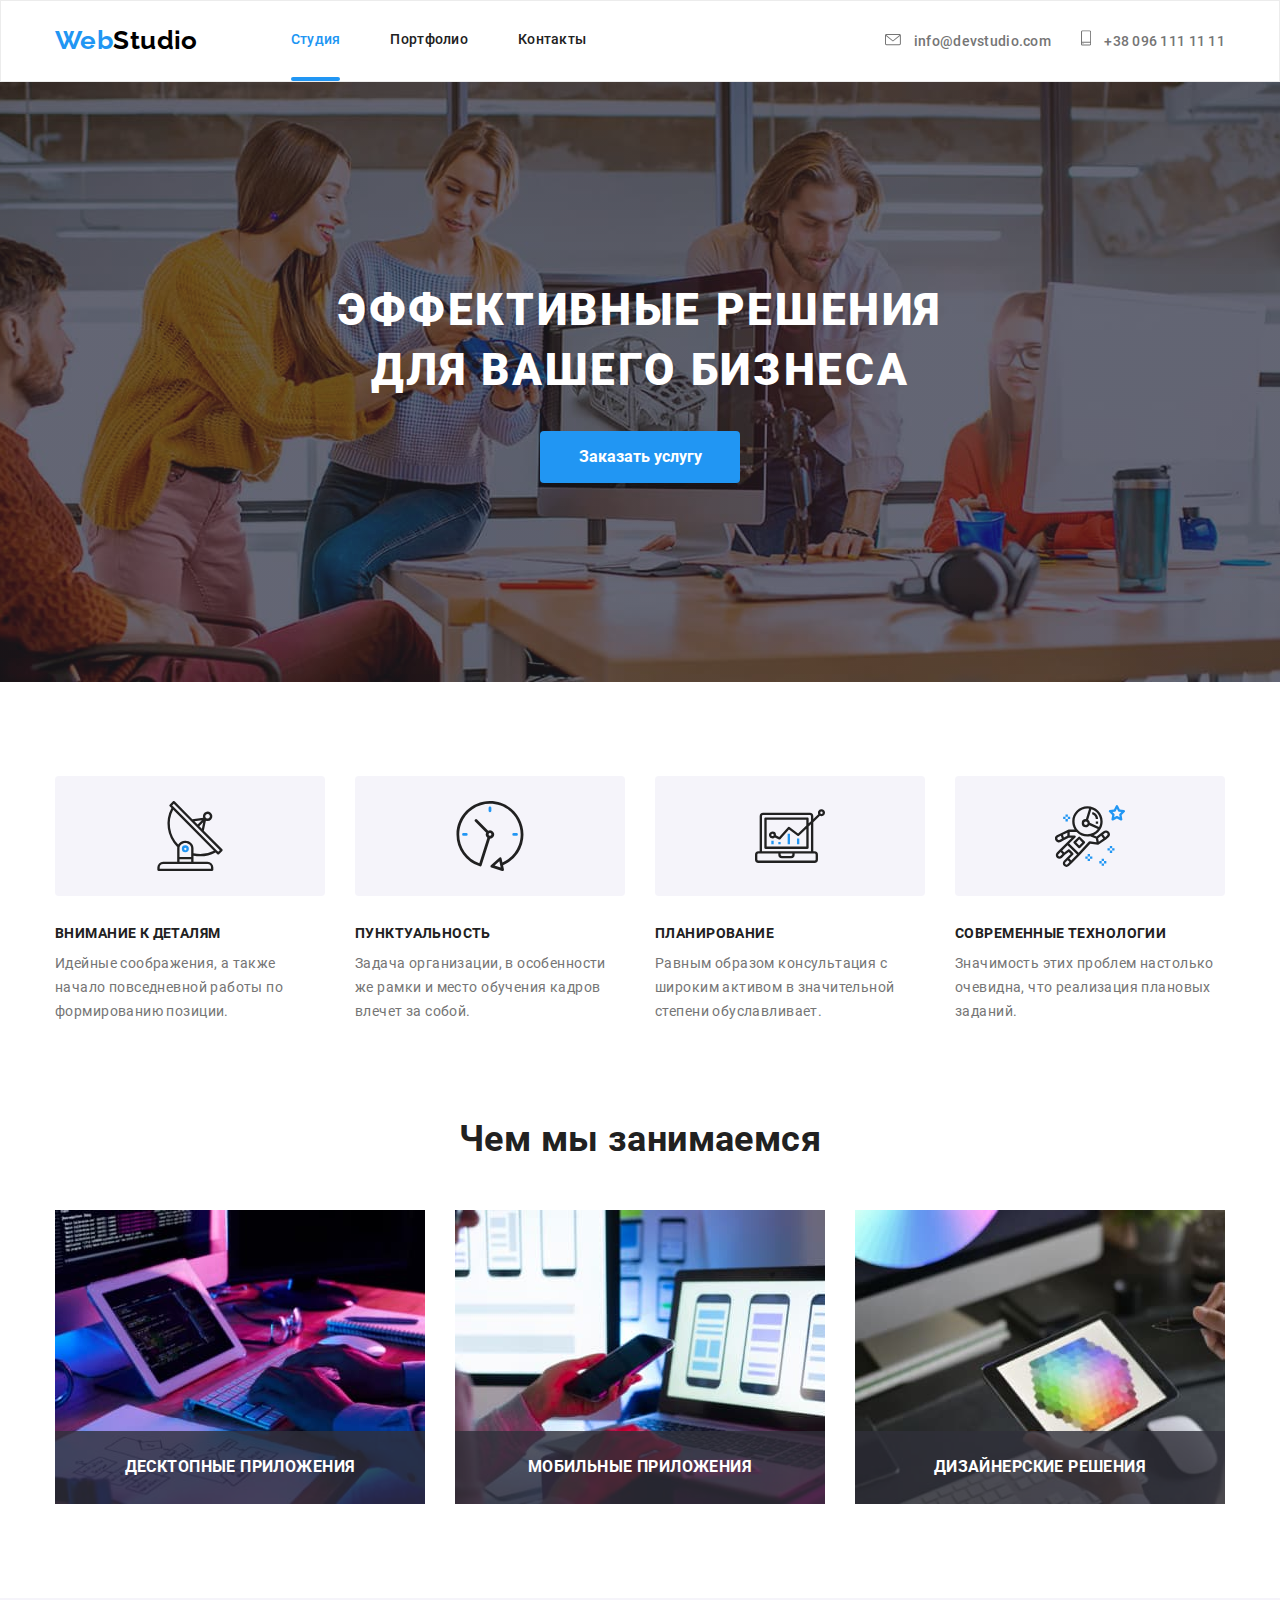
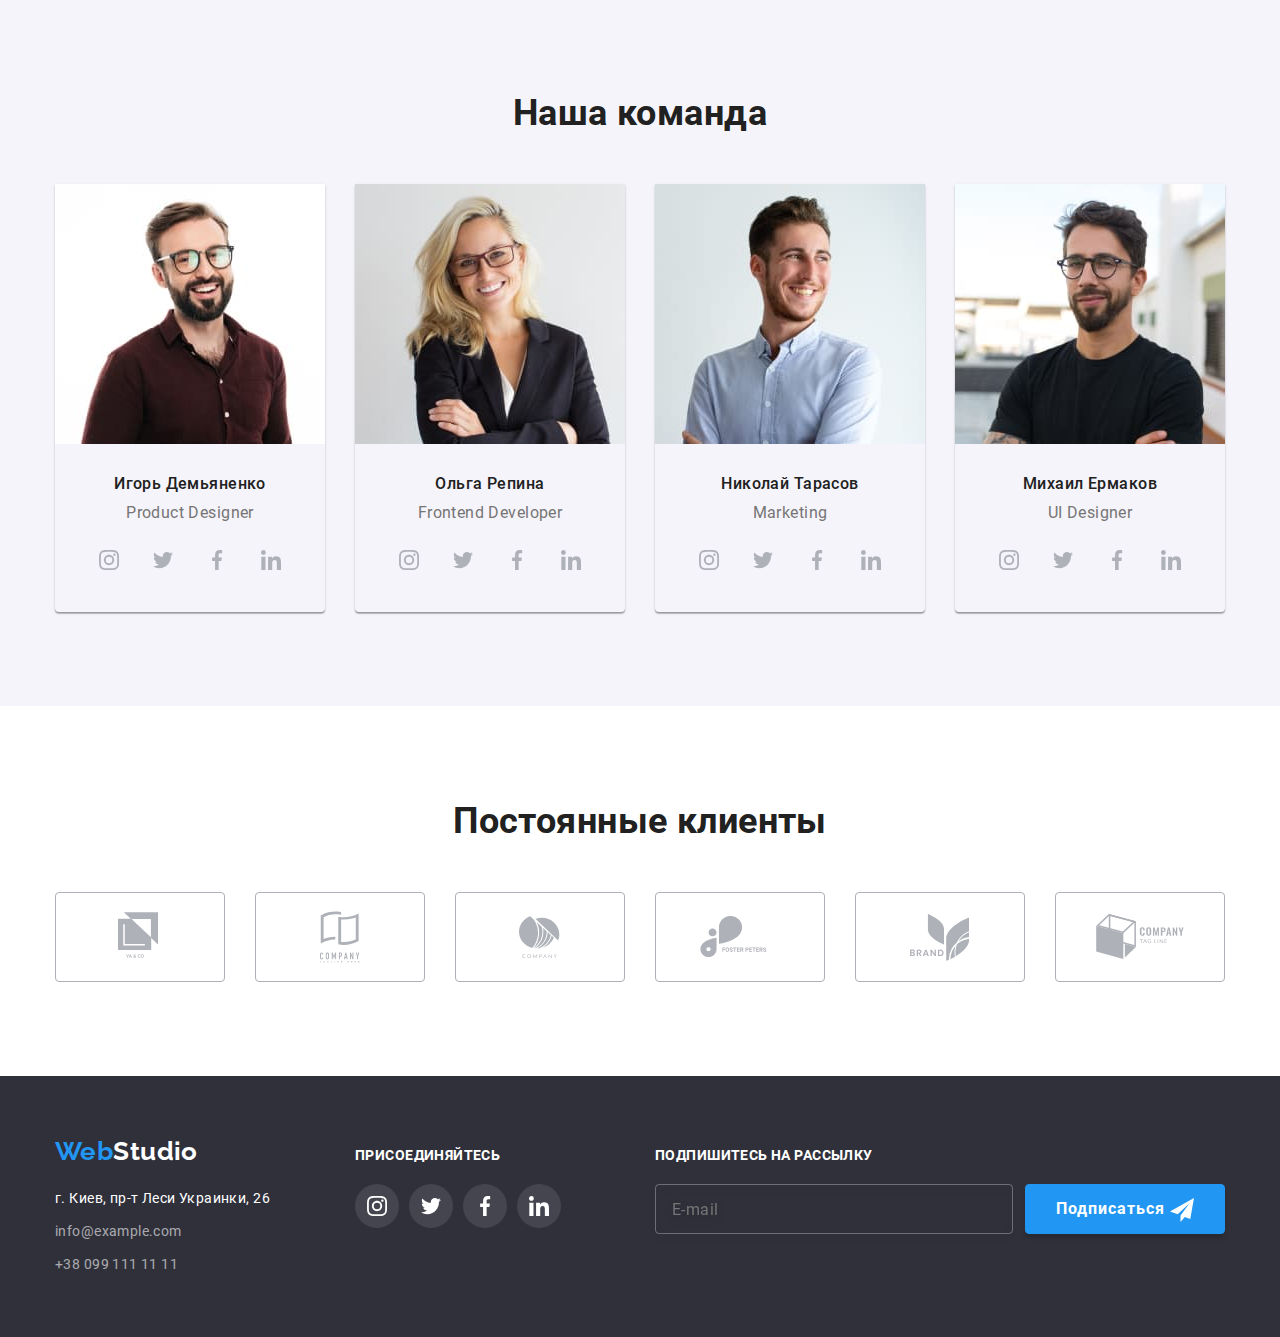
==== commit 15b850db: "Проверка валидатором(лишнее значение)" ====
--- a/index.html
+++ b/index.html
@@ -19,6 +19,71 @@
           <a lang="en" href="" class="logo">
             <span class="accent">Web</span>Studio
           </a>
+          <button
+            type="button"
+            class="menu-button"
+            aria-expanded="false"
+            aria-controls="menu-container"
+            data-menu-button
+          >
+            <svg
+              width="40"
+              height="40"
+              aria-label="Переключатель мобильного меню"
+            >
+              <use
+                class="icon-menu-burger"
+                href="./images/symbol-defs.svg#icon-menu"
+              ></use>
+              <use
+                class="icon-cross"
+                href="./images/symbol-defs.svg#icon-close"
+              ></use>
+            </svg>
+          </button>
+          <div class="menu-container" id="menu-container" data-menu>
+            <div class="mobile-nav">
+              <ul class="enumeration burger-nav">
+                <li class="mobile-nav-item">
+                  <a href="" class="mobile-nav-link current">Студия</a>
+                </li>
+                <li class="mobile-nav-item">
+                  <a href="./portfolio.html" class="mobile-nav-link"
+                    >Портфолио</a
+                  >
+                </li>
+                <li class="mobile-nav-item">
+                  <a href="" class="mobile-nav-link">Контакты</a>
+                </li>
+              </ul>
+            </div>
+
+            <div class="mobile-contacts">
+              <ul class="enumeration burger-contacts">
+                <li class="mobile-contacts-item">
+                  <a
+                    href="mailto:info@devstudio.com"
+                    class="contacts-link envelope"
+                  >
+                    <svg class="contacts-images" width="16" height="12">
+                      <use href="./images/symbol-defs.svg#icon-envelope"></use>
+                    </svg>
+                    info@devstudio.com
+                  </a>
+                </li>
+                <li class="mobile-contacts-item">
+                  <a href="tel:+380991111111" class="contacts-link smartphone">
+                    <svg class="contacts-images" width="10" height="16">
+                      <use
+                        href="./images/symbol-defs.svg#icon-smartphone"
+                      ></use>
+                    </svg>
+                    +38 096 111 11 11
+                  </a>
+                </li>
+              </ul>
+            </div>
+          </div>
           <ul class="enumeration nav-list">
             <li class="nav-item">
               <a href="" class="nav-link current">Студия</a>
@@ -28,7 +93,6 @@
             </li>
             <li class="nav-item"><a href="" class="nav-link">Контакты</a></li>
           </ul>
-
           <ul class="enumeration contacts">
             <li class="contacts-item">
               <a
@@ -51,36 +115,6 @@
             </li>
           </ul>
         </nav>
-      </div>
-      <div class="menu-mobile">
-        <ul class="enumeration">
-          <li class="nav-item">
-            <a href="" class="nav-link current">Студия</a>
-          </li>
-          <li class="nav-item">
-            <a href="./portfolio.html" class="nav-link">Портфолио</a>
-          </li>
-          <li class="nav-item"><a href="" class="nav-link">Контакты</a></li>
-        </ul>
-
-        <ul class="enumeration">
-          <li class="contacts-item">
-            <a href="mailto:info@devstudio.com" class="contacts-link envelope">
-              <svg class="contacts-images" width="16" height="12">
-                <use href="./images/symbol-defs.svg#icon-envelope"></use>
-              </svg>
-              info@devstudio.com
-            </a>
-          </li>
-          <li class="contacts-item">
-            <a href="tel:+380991111111" class="contacts-link smartphone">
-              <svg class="contacts-images" width="10" height="16">
-                <use href="./images/symbol-defs.svg#icon-smartphone"></use>
-              </svg>
-              +38 096 111 11 11
-            </a>
-          </li>
-        </ul>
       </div>
     </header>
     <!--Конец header-->
@@ -763,6 +797,7 @@
     </footer>
     <!--Конец footer-->
     <!-- modal.js -->
+    <script src="./js/menu.js"></script>
     <script src="./js/modal.js"></script>
   </body>
 </html>
--- a/css/main.min.css
+++ b/css/main.min.css
@@ -1,2 +1,2 @@
-@font-face{font-family:Roboto;font-style:normal;font-weight:400;src:url("../fonts/roboto-v20-latin_cyrillic-regular.woff") format("woff"),url("../fonts/roboto-v20-latin_cyrillic-regular.woff2") format("woff2")}@font-face{font-family:Roboto;font-style:normal;font-weight:500;src:url("../fonts/roboto-v20-latin_cyrillic-500.woff") format("woff"),url("../fonts/roboto-v20-latin_cyrillic-500.woff2") format("woff2")}@font-face{font-family:Roboto;font-style:normal;font-weight:700;src:url("../fonts/roboto-v20-latin_cyrillic-700.woff") format("woff"),url("../fonts/roboto-v20-latin_cyrillic-700.woff2") format("woff2")}@font-face{font-family:Roboto;font-style:normal;font-weight:900;src:url("../fonts/roboto-v20-latin_cyrillic-900.woff") format("woff"),url("../fonts/roboto-v20-latin_cyrillic-900.woff2") format("woff2")}@font-face{font-family:Raleway;font-style:normal;font-weight:700;src:url("../fonts/raleway-v17-latin_cyrillic-700.woff") format("woff"),url("../fonts/raleway-v17-latin_cyrillic-700.woff2") format("woff2")}/*! normalize.css v8.0.1 | MIT License | github.com/necolas/normalize.css */html{line-height:1.15;-webkit-text-size-adjust:100%}body{margin:0}main{display:block}h1{font-size:2em;margin:0.67em 0}hr{-webkit-box-sizing:content-box;box-sizing:content-box;height:0;overflow:visible}pre{font-family:monospace, monospace;font-size:1em}a{background-color:transparent}abbr[title]{border-bottom:none;text-decoration:underline;-webkit-text-decoration:underline dotted;text-decoration:underline dotted}b,strong{font-weight:bolder}code,kbd,samp{font-family:monospace, monospace;font-size:1em}small{font-size:80%}sub,sup{font-size:75%;line-height:0;position:relative;vertical-align:baseline}sub{bottom:-0.25em}sup{top:-0.5em}img{border-style:none}button,input,optgroup,select,textarea{font-family:inherit;font-size:100%;line-height:1.15;margin:0}button,input{overflow:visible}button,select{text-transform:none}button,[type="button"],[type="reset"],[type="submit"]{-webkit-appearance:button}button::-moz-focus-inner,[type="button"]::-moz-focus-inner,[type="reset"]::-moz-focus-inner,[type="submit"]::-moz-focus-inner{border-style:none;padding:0}button:-moz-focusring,[type="button"]:-moz-focusring,[type="reset"]:-moz-focusring,[type="submit"]:-moz-focusring{outline:1px dotted ButtonText}fieldset{padding:0.35em 0.75em 0.625em}legend{-webkit-box-sizing:border-box;box-sizing:border-box;color:inherit;display:table;max-width:100%;padding:0;white-space:normal}progress{vertical-align:baseline}textarea{overflow:auto}[type="checkbox"],[type="radio"]{-webkit-box-sizing:border-box;box-sizing:border-box;padding:0}[type="number"]::-webkit-inner-spin-button,[type="number"]::-webkit-outer-spin-button{height:auto}[type="search"]{-webkit-appearance:textfield;outline-offset:-2px}[type="search"]::-webkit-search-decoration{-webkit-appearance:none}::-webkit-file-upload-button{-webkit-appearance:button;font:inherit}details{display:block}summary{display:list-item}template{display:none}[hidden]{display:none}*,*::before,*::after{-webkit-box-sizing:border-box;box-sizing:border-box}body{background-color:#fff;color:#757575;font-family:Roboto, sans-serif;font-size:14px;line-height:1.14;letter-spacing:0.03em}.enumeration{padding:0;margin:0;list-style:none}a{text-decoration:none}img{display:block;max-width:100%;height:auto}.features-title.visually-hidden{position:absolute !important;clip:rect(1px 1px 1px 1px);clip:rect(1px, 1px, 1px, 1px);padding:0 !important;border:0 !important;height:1px !important;width:1px !important;overflow:hidden}.container{width:100%;margin-left:auto;margin-right:auto;padding-left:15px;padding-right:15px}@media (min-width: 480px){.container{width:480px}}@media (min-width: 768px){.container{width:768px}}@media (min-width: 1200px){.container{width:1200px}}.accent{color:#2196f3}.logo{color:#000;font-family:Raleway, sans-serif;font-weight:700;font-size:24px;line-height:1.167}@media (min-width: 768px){.logo{margin-right:88px}}@media (min-width: 1200px){.logo{margin-right:93px;font-size:26px;line-height:1.19}}.footer-logo{display:block;margin-bottom:20px;color:#fff;font-family:Raleway, sans-serif;font-weight:700;font-size:24px;line-height:1.167}@media (min-width: 1200px){.footer-logo{font-size:26px;line-height:1.19}}.button{display:inline-block;border-radius:4px;padding:10px 32px;min-width:200px;border:1px solid transparent;color:#fff;background-color:#2196f3;font-weight:700;font-size:16px;line-height:1.88;text-align:center;letter-spacing:0.06em}.backdrop{position:fixed;top:0;left:0;width:100%;height:100%;background-color:rgba(0,0,0,0.2);opacity:1;z-index:1;visibility:visible;-webkit-transition:opacity 250ms cubic-bezier(0.4, 0, 0.2, 1);transition:opacity 250ms cubic-bezier(0.4, 0, 0.2, 1)}.backdrop.is-hidden{visibility:hidden;opacity:0;pointer-events:none;-webkit-transition:opacity 250ms cubic-bezier(0.4, 0, 0.2, 1);transition:opacity 250ms cubic-bezier(0.4, 0, 0.2, 1)}.modal{position:absolute;padding:40px;top:50%;left:50%;-webkit-transform:translate(-50%, -50%);transform:translate(-50%, -50%);-webkit-transition:-webkit-transform 250ms cubic-bezier(0.4, 0, 0.2, 1);transition:-webkit-transform 250ms cubic-bezier(0.4, 0, 0.2, 1);transition:transform 250ms cubic-bezier(0.4, 0, 0.2, 1);transition:transform 250ms cubic-bezier(0.4, 0, 0.2, 1), -webkit-transform 250ms cubic-bezier(0.4, 0, 0.2, 1);width:100%;max-width:450px;height:609px;background-color:#fff;-webkit-box-shadow:0px 1px 3px rgba(0,0,0,0.12),0px 1px 1px rgba(0,0,0,0.14),0px 2px 1px rgba(0,0,0,0.2);box-shadow:0px 1px 3px rgba(0,0,0,0.12),0px 1px 1px rgba(0,0,0,0.14),0px 2px 1px rgba(0,0,0,0.2);border-radius:4px}@media (min-width: 1200px){.modal{width:100%;max-width:528px;height:581px}}.close-button{position:absolute;display:-webkit-inline-box;display:-ms-inline-flexbox;display:inline-flex;top:8px;right:8px;padding:0;margin:0;max-width:100%;width:30px;height:30px;-webkit-box-align:center;-ms-flex-align:center;align-items:center;-webkit-box-pack:center;-ms-flex-pack:center;justify-content:center;background-color:#fff;background-size:cover;border:1px solid rgba(0,0,0,0.1);border-radius:50%;cursor:pointer;-webkit-transition:fill 250ms cubic-bezier(0.4, 0, 0.2, 1);transition:fill 250ms cubic-bezier(0.4, 0, 0.2, 1)}.close-button:hover,.close-button:focus{fill:#2196f3}.page-header{border:1px solid #ececec}.header{padding-top:24px;padding-bottom:25px}.main-nav{display:-webkit-box;display:-ms-flexbox;display:flex;-webkit-box-align:center;-ms-flex-align:center;align-items:center}.nav-list{display:none}@media (min-width: 768px){.nav-list{display:-webkit-box;display:-ms-flexbox;display:flex;-webkit-box-align:baseline;-ms-flex-align:baseline;align-items:baseline}}.nav-item{position:relative}.nav-item:not(:last-child){margin-right:50px}.nav-link{color:#212121;font-weight:500;letter-spacing:0.02em;-webkit-transition:color 250ms cubic-bezier(0.4, 0, 0.2, 1);transition:color 250ms cubic-bezier(0.4, 0, 0.2, 1)}.nav-link:hover,.nav-link:focus{color:#2196f3;-webkit-transition:color 250ms cubic-bezier(0.4, 0, 0.2, 1);transition:color 250ms cubic-bezier(0.4, 0, 0.2, 1)}.nav-link.current{color:#2196f3}.current::after{content:"";display:block;position:absolute;left:0;-webkit-transform:translatey(32px);transform:translatey(32px);width:100%;height:4px;background:#2196f3;border-radius:2px}@media (min-width: 1200px){.current::after{-webkit-transform:translatey(29px);transform:translatey(29px)}}.contacts{display:none}@media (min-width: 768px){.contacts{display:block;margin-left:auto;-webkit-box-align:baseline;-ms-flex-align:baseline;align-items:baseline;-webkit-box-pack:center;-ms-flex-pack:center;justify-content:center;text-align:start}}@media (min-width: 1200px){.contacts{display:-webkit-box;display:-ms-flexbox;display:flex;margin-left:auto}}@media (min-width: 1200px){.contacts-item:not(:last-child){margin-right:30px}}.contacts-link{-webkit-box-align:center;-ms-flex-align:center;align-items:center;-webkit-box-pack:center;-ms-flex-pack:center;justify-content:center;color:#757575;font-weight:500;letter-spacing:0.02em;font-size:12px;line-height:1.167;-webkit-transition:color 250ms cubic-bezier(0.4, 0, 0.2, 1),fill 250ms cubic-bezier(0.4, 0, 0.2, 1);transition:color 250ms cubic-bezier(0.4, 0, 0.2, 1),fill 250ms cubic-bezier(0.4, 0, 0.2, 1)}@media (min-width: 1200px){.contacts-link{font-size:14px;line-height:1.143}}.contacts-link:hover,.contacts-link:focus{color:#2196f3;-webkit-transition:color 250ms cubic-bezier(0.4, 0, 0.2, 1);transition:color 250ms cubic-bezier(0.4, 0, 0.2, 1)}.contacts-link:hover .contacts-images,.contacts-link:focus .contacts-images{fill:#2196f3;-webkit-transition:fill 250ms cubic-bezier(0.4, 0, 0.2, 1);transition:fill 250ms cubic-bezier(0.4, 0, 0.2, 1)}.envelope{max-width:100%;width:161px;height:16px}.smartphone{max-width:100%;width:142px;height:16px}.contacts-images{-webkit-box-align:baseline;-ms-flex-align:baseline;align-items:baseline;-webkit-box-pack:center;-ms-flex-pack:center;justify-content:center;margin-right:10px;fill:#757575}.menu-mobile{display:none;padding:60px 0;text-align:center;outline:1px solid tomato}@media (min-width: 768px){.menu-mobile{display:none}}.mobile-nav{outline:1px solid tomato}.hero{max-width:1600px;min-height:400px;margin-left:auto;margin-right:auto;background-image:-webkit-gradient(linear, left top, right top, from(rgba(47,48,58,0.4)), to(rgba(47,48,58,0.4))),url(../images/mobile/hero/header.jpg);background-image:linear-gradient(to right, rgba(47,48,58,0.4), rgba(47,48,58,0.4)),url(../images/mobile/hero/header.jpg);background-color:#c4c4c4;background-size:cover;background-repeat:no-repeat;background-position:center}@media screen and (min-device-pixel-ratio: 2), screen and (-webkit-min-device-pixel-ratio: 2), screen and (min-resolution: 192dpi), screen and (min-resolution: 2dppx){.hero{background-image:-webkit-gradient(linear, left top, right top, from(rgba(47,48,58,0.4)), to(rgba(47,48,58,0.4))),url(../images/mobile/hero/header@2x.jpg);background-image:linear-gradient(to right, rgba(47,48,58,0.4), rgba(47,48,58,0.4)),url(../images/mobile/hero/header@2x.jpg)}}@media (min-width: 768px){.hero{background-image:-webkit-gradient(linear, left top, right top, from(rgba(47,48,58,0.4)), to(rgba(47,48,58,0.4))),url(../images/tablet/hero/header.jpg);background-image:linear-gradient(to right, rgba(47,48,58,0.4), rgba(47,48,58,0.4)),url(../images/tablet/hero/header.jpg)}}@media screen and (min-width: 768px) and (min-device-pixel-ratio: 2), screen and (min-width: 768px) and (-webkit-min-device-pixel-ratio: 2), screen and (min-width: 768px) and (min-resolution: 192dpi), screen and (min-width: 768px) and (min-resolution: 2dppx){.hero{background-image:-webkit-gradient(linear, left top, right top, from(rgba(47,48,58,0.4)), to(rgba(47,48,58,0.4))),url(../images/tablet/hero/header@2x.jpg);background-image:linear-gradient(to right, rgba(47,48,58,0.4), rgba(47,48,58,0.4)),url(../images/tablet/hero/header@2x.jpg)}}@media (min-width: 1200px){.hero{min-height:600px;background-image:-webkit-gradient(linear, left top, right top, from(rgba(47,48,58,0.4)), to(rgba(47,48,58,0.4))),url(../images/desktop/hero/header.jpg);background-image:linear-gradient(to right, rgba(47,48,58,0.4), rgba(47,48,58,0.4)),url(../images/desktop/hero/header.jpg)}}@media screen and (min-width: 1200px) and (min-device-pixel-ratio: 2), screen and (min-width: 1200px) and (-webkit-min-device-pixel-ratio: 2), screen and (min-width: 1200px) and (min-resolution: 192dpi), screen and (min-width: 1200px) and (min-resolution: 2dppx){.hero{background-image:-webkit-gradient(linear, left top, right top, from(rgba(47,48,58,0.4)), to(rgba(47,48,58,0.4))),url(../images/desktop/hero/header@2x.jpg);background-image:linear-gradient(to right, rgba(47,48,58,0.4), rgba(47,48,58,0.4)),url(../images/desktop/hero/header@2x.jpg)}}.hero-section{display:-webkit-box;display:-ms-flexbox;display:flex;-webkit-box-orient:vertical;-webkit-box-direction:normal;-ms-flex-direction:column;flex-direction:column;padding:118px 60px;-webkit-box-align:center;-ms-flex-align:center;align-items:center;-webkit-box-pack:center;-ms-flex-pack:center;justify-content:center;text-align:center}@media (min-width: 1200px){.hero-section{padding-top:200px;padding-bottom:280px}}.hero-title{margin-top:0;margin-bottom:30px;max-width:360px;text-align:center;color:#fff;font-weight:900;font-size:26px;line-height:1.62;letter-spacing:0.06em;text-transform:uppercase}@media (min-width: 1200px){.hero-title{max-width:696px;font-size:44px;line-height:1.36}}.form-hero{margin:0;padding:0}.form-hero-title{display:-webkit-box;display:-ms-flexbox;display:flex;padding:0;margin-bottom:12px;font-weight:700;font-size:20px;line-height:1.5;text-align:center;letter-spacing:0.03em;color:#212121}.form-field{display:-webkit-box;display:-ms-flexbox;display:flex;-webkit-box-orient:vertical;-webkit-box-direction:normal;-ms-flex-direction:column;flex-direction:column;text-align:start}.hero-label{margin-bottom:4px;line-height:1.17;letter-spacing:0.01em;cursor:pointer}.form-hero-svg{position:relative;-webkit-transition:fill 250ms cubic-bezier(0.4, 0, 0.2, 1),color 250ms cubic-bezier(0.4, 0, 0.2, 1);transition:fill 250ms cubic-bezier(0.4, 0, 0.2, 1),color 250ms cubic-bezier(0.4, 0, 0.2, 1)}.form-hero-svg:hover .form-poin,.form-hero-svg:focus .form-poin{fill:#2196f3}@media screen and (max-width: 767px){.form-hero-svg:hover .hero-label,.form-hero-svg:focus .hero-label{color:#2196f3}}.hero-input{padding-top:11px;padding-bottom:11px;padding-right:12px;padding-left:42px;margin-bottom:10px;max-width:100%;width:370px;height:40px;border:1px solid rgba(33,33,33,0.2);border-radius:4px;cursor:pointer;resize:none;-webkit-transition:border 250ms cubic-bezier(0.4, 0, 0.2, 1);transition:border 250ms cubic-bezier(0.4, 0, 0.2, 1)}.hero-input:last-child{margin-bottom:20px}@media (min-width: 1200px){.hero-input{max-width:100%;width:448px;height:40px}}.hero-input:hover,.hero-input:focus{border:1px solid #2196f3;outline:#2196f3;background-color:transparent}.form-poin{position:absolute;top:50%;left:12px;-webkit-transform:translateY(-6px);transform:translateY(-6px);max-width:100%;width:18px;height:18px;-webkit-transition:fill 250ms cubic-bezier(0.4, 0, 0.2, 1);transition:fill 250ms cubic-bezier(0.4, 0, 0.2, 1)}.textarea{padding:12px 16px;width:100%;height:120px}.textarea::-webkit-input-placeholder{font-size:14px;line-height:1.143;letter-spacing:0.01em;color:rgba(117,117,117,0.5)}.textarea:-ms-input-placeholder{font-size:14px;line-height:1.143;letter-spacing:0.01em;color:rgba(117,117,117,0.5)}.textarea::-ms-input-placeholder{font-size:14px;line-height:1.143;letter-spacing:0.01em;color:rgba(117,117,117,0.5)}.textarea::placeholder{font-size:14px;line-height:1.143;letter-spacing:0.01em;color:rgba(117,117,117,0.5)}.hero-check{padding-left:19px;-webkit-box-align:center;-ms-flex-align:center;align-items:center;font-weight:400;font-size:12px;line-height:1.167}@media (min-width: 1200px){.hero-check{padding-left:25px;font-weight:400;font-size:14px}}.checkbox{position:absolute;appearance:none;-webkit-appearance:none;-moz-appearance:none}.hero-checkbox-svg{position:absolute;display:-webkit-box;display:-ms-flexbox;display:flex;max-width:100%;width:16px;height:15px;border:2px solid #212121;border-radius:2px;fill:transparent;vertical-align:middle;-webkit-box-pack:center;-ms-flex-pack:center;justify-content:center;-webkit-box-align:center;-ms-flex-align:center;align-items:center;-webkit-transition:background-color 250ms cubic-bezier(0.4, 0, 0.2, 1),fill 250ms cubic-bezier(0.4, 0, 0.2, 1),border 250ms cubic-bezier(0.4, 0, 0.2, 1);transition:background-color 250ms cubic-bezier(0.4, 0, 0.2, 1),fill 250ms cubic-bezier(0.4, 0, 0.2, 1),border 250ms cubic-bezier(0.4, 0, 0.2, 1)}@media (min-width: 1200px){.hero-checkbox-svg{margin-left:12px}}.checkbox:checked+.hero-checkbox-svg{border:none;background-color:#2196f3;fill:#fff;-webkit-box-pack:center;-ms-flex-pack:center;justify-content:center;-webkit-box-align:center;-ms-flex-align:center;align-items:center}.checkbox-policy{color:#2196f3;text-decoration:underline}.form-hero-button{padding:10px 55px 10px 56px;margin-top:30px;max-width:200px;-webkit-box-shadow:0px 4px 4px rgba(0,0,0,0.15);box-shadow:0px 4px 4px rgba(0,0,0,0.15);cursor:pointer}.features{padding-top:60px;padding-bottom:60px}@media (min-width: 1200px){.features{padding-top:94px;padding-bottom:94px}}@media (min-width: 768px){.features-point{display:-webkit-box;display:-ms-flexbox;display:flex;-ms-flex-wrap:wrap;flex-wrap:wrap}}@media screen and (max-width: 767px){.features-point-element:not(:last-child){margin-bottom:30px}}@media screen and (min-width: 768px) and (max-width: 1199px){.features-point-element{width:calc((100% - 30px) / 2);margin-right:30px;margin-bottom:30px}}@media screen and (min-width: 768px) and (max-width: 1199px){.features-point-element:nth-child(2n){margin-right:0}}@media screen and (min-width: 768px) and (max-width: 1199px){.features-point-element:nth-last-child(-n+2){margin-bottom:0}}@media (min-width: 1200px){.features-point-element{-ms-flex-wrap:wrap;flex-wrap:wrap;width:calc((100% - 30px * 3) / 4);margin-right:30px}}@media (min-width: 1200px){.features-point-element:nth-child(4n){margin-right:0}}.antenna::before{padding:0;margin-top:0;margin-bottom:30px;display:block;content:"";max-width:100%;height:120px;background-image:url(../images/svg/antenna.svg);background-size:70px;background-repeat:no-repeat;background-position:center;background-color:#f5f4fa;border-radius:4px}.clock::before{padding:0;margin-top:0;margin-bottom:30px;display:block;content:"";max-width:100%;height:120px;background-image:url(../images/svg/clock.svg);background-size:70px;background-repeat:no-repeat;background-position:center;background-color:#f5f4fa;border-radius:4px}.diagram::before{padding:0;margin-top:0;margin-bottom:30px;display:block;content:"";max-width:100%;height:120px;background-image:url(../images/svg/diagram.svg);background-size:70px;background-repeat:no-repeat;background-position:center;background-color:#f5f4fa;border-radius:4px}.astronaut::before{padding:0;margin-top:0;margin-bottom:30px;display:block;content:"";max-width:100%;height:120px;background-image:url(../images/svg/astronaut.svg);background-size:70px;background-repeat:no-repeat;background-position:center;background-color:#f5f4fa;border-radius:4px}.features-list{padding:0;margin-top:0;margin-bottom:10px;font-size:14px;line-height:1.14;text-align:center;color:#212121;text-transform:uppercase}@media (min-width: 768px){.features-list{text-align:start}}.features-text{padding:0;margin:0;font-weight:400;font-size:14px;line-height:1.71}.activity{display:none}@media (min-width: 1200px){.activity{display:-webkit-box;display:-ms-flexbox;display:flex}}@media (min-width: 1200px){.activity-main{padding-top:0;padding-bottom:94px}.activity-title{margin-top:0;margin-bottom:50px;color:#212121;font-size:36px;line-height:1.17;text-align:center}.activity-point{display:-webkit-box;display:-ms-flexbox;display:flex;-ms-flex-wrap:wrap;flex-wrap:wrap}.activity-element{position:relative;width:calc((100% - 30px * 2) / 3);margin-right:30px}.activity-element:nth-child(3n){margin-right:0}.activity-images{display:block;margin:0;padding:0}.activity-title-list{position:absolute;bottom:0;margin:0;padding-top:27px;padding-bottom:27px;text-align:center;max-width:100%;width:370px;color:#fff;background-color:rgba(47,48,58,0.8);text-transform:uppercase}}.team{background-color:#f5f4fa}.team-main{padding-top:60px;padding-bottom:60px}@media (min-width: 1200px){.team-main{padding-top:94px;padding-bottom:94px}}.team-title{margin-top:0;margin-bottom:30px;color:#212121;font-size:28px;line-height:1.18;text-align:center}@media (min-width: 1200px){.team-title{margin-bottom:50px;font-size:36px;line-height:1.17}}@media (min-width: 768px){.team-point{display:-webkit-box;display:-ms-flexbox;display:flex;-ms-flex-wrap:wrap;flex-wrap:wrap}}.team-list{border-radius:0px 0px 4px 4px}@media screen and (max-width: 767px){.team-list{-webkit-box-shadow:0px 1px 3px rgba(0,0,0,0.12),0px 1px 1px rgba(0,0,0,0.14),0px 2px 1px rgba(0,0,0,0.2);box-shadow:0px 1px 3px rgba(0,0,0,0.12),0px 1px 1px rgba(0,0,0,0.14),0px 2px 1px rgba(0,0,0,0.2)}}@media screen and (max-width: 767px){.team-list:not(:last-child){margin-bottom:30px}}@media screen and (min-width: 768px) and (max-width: 1199px){.team-list{width:calc((100% - 30px) / 2);margin-right:30px;margin-bottom:30px;-webkit-box-shadow:0px 1px 3px rgba(0,0,0,0.12),0px 1px 1px rgba(0,0,0,0.14),0px 2px 1px rgba(0,0,0,0.2);box-shadow:0px 1px 3px rgba(0,0,0,0.12),0px 1px 1px rgba(0,0,0,0.14),0px 2px 1px rgba(0,0,0,0.2)}}@media screen and (min-width: 768px) and (max-width: 1199px){.team-list:nth-child(2n){margin-right:0}}@media screen and (min-width: 768px) and (max-width: 1199px){.team-list:nth-last-child(-n+2){margin-bottom:0}}@media (min-width: 1200px){.team-list{-ms-flex-wrap:wrap;flex-wrap:wrap;width:calc((100% - 30px * 3) / 4);margin-right:30px;-webkit-box-shadow:0px 2px 1px rgba(0,0,0,0.2),0px 1px 1px rgba(0,0,0,0.14),0px 1px 3px rgba(0,0,0,0.12);box-shadow:0px 2px 1px rgba(0,0,0,0.2),0px 1px 1px rgba(0,0,0,0.14),0px 1px 3px rgba(0,0,0,0.12)}}@media (min-width: 1200px){.team-list:nth-child(4n){margin-right:0}}.team-images{margin-top:0;margin-bottom:30px;width:100%}.team-surname{margin-top:0;margin-bottom:10px;text-align:center;color:#212121;font-weight:500;font-size:16px;line-height:1.19}.team-position{margin:0;text-align:center;font-size:16px;line-height:1.19}.team-flex{display:-webkit-box;display:-ms-flexbox;display:flex;-webkit-box-pack:center;-ms-flex-pack:center;justify-content:center;padding-top:16px;padding-bottom:24px}@media (min-width: 768px){.team-flex{padding-left:74px;padding-right:74px}}@media (min-width: 1200px){.team-flex{padding-left:32px;padding-right:32px;padding-bottom:30px}}.team-flex-links{display:-webkit-inline-box;display:-ms-inline-flexbox;display:inline-flex}.team-flex-links:not(:last-child){margin-right:10px}.social-links{display:-webkit-inline-box;display:-ms-inline-flexbox;display:inline-flex;-webkit-box-pack:center;-ms-flex-pack:center;justify-content:center;-webkit-box-align:center;-ms-flex-align:center;align-items:center;max-width:100%;width:44px;height:44px;border-radius:50%;-webkit-transition:fill 250ms cubic-bezier(0.4, 0, 0.2, 1),background-color 250ms cubic-bezier(0.4, 0, 0.2, 1);transition:fill 250ms cubic-bezier(0.4, 0, 0.2, 1),background-color 250ms cubic-bezier(0.4, 0, 0.2, 1)}.social-links:not(:last-child){margin-right:10px}.social-links:hover,.social-links:focus{background-color:#2196f3;-webkit-transition:background-color 250ms cubic-bezier(0.4, 0, 0.2, 1);transition:background-color 250ms cubic-bezier(0.4, 0, 0.2, 1)}.social-links:hover .network,.social-links:focus .network{fill:#fff;-webkit-transition:fill 250ms cubic-bezier(0.4, 0, 0.2, 1);transition:fill 250ms cubic-bezier(0.4, 0, 0.2, 1)}.network{fill:#afb1b8;-webkit-transition:fill 250ms cubic-bezier(0.4, 0, 0.2, 1);transition:fill 250ms cubic-bezier(0.4, 0, 0.2, 1)}.network:not(:last-child){margin-right:10px}.customers-main{padding-top:60px;padding-bottom:60px}@media (min-width: 1200px){.customers-main{padding-top:94px;padding-bottom:94px}}.customers-title{margin-top:0;margin-bottom:30px;color:#212121;font-size:28px;line-height:1.18;text-align:center}@media (min-width: 1200px){.customers-title{margin-bottom:50px;font-size:36px;line-height:1.17}}.customers-point{display:-webkit-box;display:-ms-flexbox;display:flex;-ms-flex-wrap:wrap;flex-wrap:wrap}.customers-list{-ms-flex-wrap:wrap;flex-wrap:wrap}@media screen and (max-width: 767px){.customers-list{width:calc((100% - 30px) / 2);margin-right:30px;margin-bottom:30px}}@media screen and (max-width: 767px){.customers-list:nth-child(2n){margin-right:0}}@media screen and (max-width: 767px){.customers-list:nth-last-child(-n+2){margin-bottom:0}}@media screen and (min-width: 768px) and (max-width: 1199px){.customers-list{width:calc((100% - 30px * 2) / 3);margin-right:30px;margin-bottom:30px}}@media screen and (min-width: 768px) and (max-width: 1199px){.customers-list:nth-child(3n){margin-right:0}}@media screen and (min-width: 768px) and (max-width: 1199px){.customers-list:nth-last-child(-n+3){margin-bottom:0}}@media (min-width: 1200px){.customers-list{width:calc((100% - 30px * 5) / 6);margin-right:30px}}@media (min-width: 1200px){.customers-list:nth-child(6n){margin-right:0}}.customers-link{display:-webkit-box;display:-ms-flexbox;display:flex;-webkit-box-pack:center;-ms-flex-pack:center;justify-content:center;-webkit-box-align:center;-ms-flex-align:center;align-items:center;width:100%;height:90px;border:1px solid #afb1b8;border-radius:4px;-webkit-transition:fill 250ms cubic-bezier(0.4, 0, 0.2, 1),border 250ms cubic-bezier(0.4, 0, 0.2, 1);transition:fill 250ms cubic-bezier(0.4, 0, 0.2, 1),border 250ms cubic-bezier(0.4, 0, 0.2, 1)}.customers-link:hover,.customers-link:focus{border:1px solid #2196f3;-webkit-transition:border 250ms cubic-bezier(0.4, 0, 0.2, 1);transition:border 250ms cubic-bezier(0.4, 0, 0.2, 1)}.customers-link:hover .customers-logo,.customers-link:focus .customers-logo{fill:#2196f3;-webkit-transition:fill 250ms cubic-bezier(0.4, 0, 0.2, 1);transition:fill 250ms cubic-bezier(0.4, 0, 0.2, 1)}.customers-logo{display:-webkit-box;display:-ms-flexbox;display:flex;-webkit-box-align:center;-ms-flex-align:center;align-items:center;-webkit-box-pack:center;-ms-flex-pack:center;justify-content:center;fill:#afb1b8;-webkit-transition:fill 250ms cubic-bezier(0.4, 0, 0.2, 1);transition:fill 250ms cubic-bezier(0.4, 0, 0.2, 1)}.footer{background-color:#2f303a}.footer-flex{padding-top:60px;padding-bottom:60px;text-align:center}@media (min-width: 768px){.footer-flex{display:-webkit-box;display:-ms-flexbox;display:flex;-ms-flex-wrap:wrap;flex-wrap:wrap;-ms-flex-pack:distribute;justify-content:space-around}}@media (min-width: 1200px){.footer-flex{text-align:start}}@media (min-width: 1200px){.footer-flex>:not(:last-child){-webkit-box-align:baseline;-ms-flex-align:baseline;align-items:baseline;width:calc((50% - 45px) / 2);margin-right:30px}.footer-flex>div:last-child{-webkit-box-align:baseline;-ms-flex-align:baseline;align-items:baseline;width:calc(50% - 15px)}}.address{color:#fff;font-style:normal;font-size:14px;line-height:1.71}.address-link{display:block;margin-top:8px;margin-bottom:0;color:rgba(255,255,255,0.6);-webkit-transition:color 250ms cubic-bezier(0.4, 0, 0.2, 1);transition:color 250ms cubic-bezier(0.4, 0, 0.2, 1)}@media (min-width: 1200px){.address-link{margin-top:9px;margin-bottom:0}}.address-link:hover,.address-link:focus{color:#2196f3;-webkit-transition:color 250ms cubic-bezier(0.4, 0, 0.2, 1);transition:color 250ms cubic-bezier(0.4, 0, 0.2, 1)}.footer-title{display:-webkit-inline-box;display:-ms-inline-flexbox;display:inline-flex;margin-bottom:20px;color:#fff;text-transform:uppercase}.footer-join{padding-top:60px;padding-bottom:60px}@media (min-width: 768px){.footer-join{padding-top:5px;padding-bottom:0}}@media (min-width: 1200px){.footer-join{padding-top:12px;padding-bottom:0}}.join{display:-webkit-box;display:-ms-flexbox;display:flex;text-align:center;-webkit-box-pack:center;-ms-flex-pack:center;justify-content:center}@media (min-width: 1200px){.join{-webkit-box-pack:start;-ms-flex-pack:start;justify-content:start}}.join-link:not(:last-child){margin-right:10px}.footer-title-link{display:-webkit-inline-box;display:-ms-inline-flexbox;display:inline-flex;-webkit-box-align:center;-ms-flex-align:center;align-items:center;-webkit-box-pack:center;-ms-flex-pack:center;justify-content:center;max-width:100%;width:44px;height:44px;border-radius:50%;background-color:rgba(255,255,255,0.1);-webkit-transition:background-color 250ms cubic-bezier(0.4, 0, 0.2, 1);transition:background-color 250ms cubic-bezier(0.4, 0, 0.2, 1)}.footer-title-link:hover,.footer-title-link:focus{background-color:#2196f3;-webkit-transition:background-color 250ms cubic-bezier(0.4, 0, 0.2, 1);transition:background-color 250ms cubic-bezier(0.4, 0, 0.2, 1)}.join-network{fill:#fff}@media (min-width: 1200px){.footer-follow{padding-top:12px;padding-bottom:0}}.fotter-form{display:block}@media (min-width: 768px){.fotter-form{padding-top:60px}}@media (min-width: 1200px){.fotter-form{padding:0}}@media (min-width: 1200px){.fotter-area{display:-webkit-box;display:-ms-flexbox;display:flex}}.fotter-email{position:relative}@media (min-width: 1200px){.fotter-email{margin-right:12px}}.fotter-input{margin:0;padding:15px 0 15px 16px;max-width:100%;width:450px;height:50px;font-size:16px;line-height:1.25;letter-spacing:0.03em;-webkit-box-align:center;-ms-flex-align:center;align-items:center;color:rgba(255,255,255,0.6);border:1px solid rgba(255,255,255,0.3);-webkit-box-sizing:border-box;box-sizing:border-box;-webkit-filter:drop-shadow(0px 4px 4px rgba(0,0,0,0.15));filter:drop-shadow(0px 4px 4px rgba(0,0,0,0.15));border-radius:4px;background-color:inherit;-webkit-transition:border 250ms cubic-bezier(0.4, 0, 0.2, 1);transition:border 250ms cubic-bezier(0.4, 0, 0.2, 1)}@media (min-width: 1200px){.fotter-input{max-width:100%;width:358px;height:50px}}.fotter-input:hover,.fotter-input:focus{border:1px solid #2196f3;outline:#2196f3}.fotter-submit{padding:0;margin-top:20px;max-width:100%;width:200px;height:50px;font-weight:700;font-size:16px;line-height:1.875;-webkit-box-align:center;-ms-flex-align:center;align-items:center;text-align:center;letter-spacing:0.06em;color:#fff;background-color:#2196f3;-webkit-box-shadow:0px 4px 4px rgba(0,0,0,0.15);box-shadow:0px 4px 4px rgba(0,0,0,0.15);border-radius:4px;border:1px solid #2196f3;-webkit-transition:border 250ms cubic-bezier(0.4, 0, 0.2, 1);transition:border 250ms cubic-bezier(0.4, 0, 0.2, 1)}.fotter-submit:hover,.fotter-submit:focus{border:1px solid #2196f3;cursor:pointer}@media (min-width: 1200px){.fotter-submit{margin:0}}.fotter-submit-poin{vertical-align:middle;fill:#fff;max-width:100%;width:24px;height:24px}
+@font-face{font-family:Roboto;font-style:normal;font-weight:400;src:url("../fonts/roboto-v20-latin_cyrillic-regular.woff") format("woff"),url("../fonts/roboto-v20-latin_cyrillic-regular.woff2") format("woff2")}@font-face{font-family:Roboto;font-style:normal;font-weight:500;src:url("../fonts/roboto-v20-latin_cyrillic-500.woff") format("woff"),url("../fonts/roboto-v20-latin_cyrillic-500.woff2") format("woff2")}@font-face{font-family:Roboto;font-style:normal;font-weight:700;src:url("../fonts/roboto-v20-latin_cyrillic-700.woff") format("woff"),url("../fonts/roboto-v20-latin_cyrillic-700.woff2") format("woff2")}@font-face{font-family:Roboto;font-style:normal;font-weight:900;src:url("../fonts/roboto-v20-latin_cyrillic-900.woff") format("woff"),url("../fonts/roboto-v20-latin_cyrillic-900.woff2") format("woff2")}@font-face{font-family:Raleway;font-style:normal;font-weight:700;src:url("../fonts/raleway-v17-latin_cyrillic-700.woff") format("woff"),url("../fonts/raleway-v17-latin_cyrillic-700.woff2") format("woff2")}/*! normalize.css v8.0.1 | MIT License | github.com/necolas/normalize.css */html{line-height:1.15;-webkit-text-size-adjust:100%}body{margin:0}main{display:block}h1{font-size:2em;margin:0.67em 0}hr{-webkit-box-sizing:content-box;box-sizing:content-box;height:0;overflow:visible}pre{font-family:monospace, monospace;font-size:1em}a{background-color:transparent}abbr[title]{border-bottom:none;text-decoration:underline;-webkit-text-decoration:underline dotted;text-decoration:underline dotted}b,strong{font-weight:bolder}code,kbd,samp{font-family:monospace, monospace;font-size:1em}small{font-size:80%}sub,sup{font-size:75%;line-height:0;position:relative;vertical-align:baseline}sub{bottom:-0.25em}sup{top:-0.5em}img{border-style:none}button,input,optgroup,select,textarea{font-family:inherit;font-size:100%;line-height:1.15;margin:0}button,input{overflow:visible}button,select{text-transform:none}button,[type="button"],[type="reset"],[type="submit"]{-webkit-appearance:button}button::-moz-focus-inner,[type="button"]::-moz-focus-inner,[type="reset"]::-moz-focus-inner,[type="submit"]::-moz-focus-inner{border-style:none;padding:0}button:-moz-focusring,[type="button"]:-moz-focusring,[type="reset"]:-moz-focusring,[type="submit"]:-moz-focusring{outline:1px dotted ButtonText}fieldset{padding:0.35em 0.75em 0.625em}legend{-webkit-box-sizing:border-box;box-sizing:border-box;color:inherit;display:table;max-width:100%;padding:0;white-space:normal}progress{vertical-align:baseline}textarea{overflow:auto}[type="checkbox"],[type="radio"]{-webkit-box-sizing:border-box;box-sizing:border-box;padding:0}[type="number"]::-webkit-inner-spin-button,[type="number"]::-webkit-outer-spin-button{height:auto}[type="search"]{-webkit-appearance:textfield;outline-offset:-2px}[type="search"]::-webkit-search-decoration{-webkit-appearance:none}::-webkit-file-upload-button{-webkit-appearance:button;font:inherit}details{display:block}summary{display:list-item}template{display:none}[hidden]{display:none}*,*::before,*::after{-webkit-box-sizing:border-box;box-sizing:border-box}body{background-color:#fff;color:#757575;font-family:Roboto, sans-serif;font-size:14px;line-height:1.14;letter-spacing:0.03em}body.modal-open{overflow:hidden}.enumeration{padding:0;margin:0;list-style:none}a{text-decoration:none}img{display:block;max-width:100%;height:auto}.checkbox,.features-title.visually-hidden{position:absolute !important;clip:rect(1px 1px 1px 1px);clip:rect(1px, 1px, 1px, 1px);padding:0 !important;border:0 !important;height:1px !important;width:1px !important;overflow:hidden}.container{width:100%;margin-left:auto;margin-right:auto;padding-left:15px;padding-right:15px}@media (min-width: 480px){.container{width:480px}}@media (min-width: 768px){.container{width:768px}}@media (min-width: 1200px){.container{width:1200px}}.accent{color:#2196f3}.logo{color:#000;font-family:Raleway, sans-serif;font-weight:700;font-size:24px;line-height:1.167}@media (min-width: 768px){.logo{margin-right:88px}}@media (min-width: 1200px){.logo{margin-right:93px;font-size:26px;line-height:1.19}}.footer-logo{display:block;margin-bottom:20px;color:#fff;font-family:Raleway, sans-serif;font-weight:700;font-size:24px;line-height:1.167}@media (min-width: 1200px){.footer-logo{font-size:26px;line-height:1.19}}.button{display:inline-block;border-radius:4px;padding:10px 32px;min-width:200px;border:1px solid transparent;color:#fff;background-color:#2196f3;font-weight:700;font-size:16px;line-height:1.88;text-align:center}.menu-button{display:inline-block;margin:0;padding:0;margin-left:auto;border:none;background-color:transparent}@media (min-width: 768px){.menu-button{display:none}}.menu-button:hover,.menu-button:focus{fill:#2196f3}.menu-button .icon-cross{display:none}.menu-button.is-open .icon-cross{display:block}.menu-button.is-open .icon-menu-burger{display:none}.backdrop{position:fixed;overflow-y:scroll;top:0;left:0;width:100%;height:100%;background-color:rgba(0,0,0,0.2);opacity:1;z-index:1;visibility:visible;-webkit-transition:opacity 250ms cubic-bezier(0.4, 0, 0.2, 1);transition:opacity 250ms cubic-bezier(0.4, 0, 0.2, 1)}.backdrop.is-hidden{visibility:hidden;opacity:0;pointer-events:none;-webkit-transition:opacity 250ms cubic-bezier(0.4, 0, 0.2, 1);transition:opacity 250ms cubic-bezier(0.4, 0, 0.2, 1)}.modal{padding:40px;width:100%;background-color:#fff;-webkit-box-shadow:0px 1px 3px rgba(0,0,0,0.12),0px 1px 1px rgba(0,0,0,0.14),0px 2px 1px rgba(0,0,0,0.2);box-shadow:0px 1px 3px rgba(0,0,0,0.12),0px 1px 1px rgba(0,0,0,0.14),0px 2px 1px rgba(0,0,0,0.2);border-radius:4px}@media (min-width: 480px){.modal{position:absolute;top:50%;left:50%;-webkit-transform:translate(-50%, -50%);transform:translate(-50%, -50%);-webkit-transition:-webkit-transform 250ms cubic-bezier(0.4, 0, 0.2, 1);transition:-webkit-transform 250ms cubic-bezier(0.4, 0, 0.2, 1);transition:transform 250ms cubic-bezier(0.4, 0, 0.2, 1);transition:transform 250ms cubic-bezier(0.4, 0, 0.2, 1), -webkit-transform 250ms cubic-bezier(0.4, 0, 0.2, 1);width:100%;max-width:450px}}@media (min-width: 1200px){.modal{width:100%;max-width:528px}}.close-button{position:absolute;display:-webkit-inline-box;display:-ms-inline-flexbox;display:inline-flex;top:8px;right:8px;padding:0;margin:0;max-width:100%;width:30px;height:30px;-webkit-box-align:center;-ms-flex-align:center;align-items:center;-webkit-box-pack:center;-ms-flex-pack:center;justify-content:center;background-color:#fff;background-size:cover;border:1px solid rgba(0,0,0,0.1);border-radius:50%;cursor:pointer;-webkit-transition:fill 250ms cubic-bezier(0.4, 0, 0.2, 1);transition:fill 250ms cubic-bezier(0.4, 0, 0.2, 1)}.close-button:hover,.close-button:focus{fill:#2196f3}.page-header{border:1px solid #ececec}.header{padding-top:24px;padding-bottom:25px}.main-nav{display:-webkit-box;display:-ms-flexbox;display:flex;-webkit-box-align:center;-ms-flex-align:center;align-items:center}.nav-list{display:none}@media (min-width: 768px){.nav-list{display:-webkit-box;display:-ms-flexbox;display:flex;-webkit-box-align:baseline;-ms-flex-align:baseline;align-items:baseline}}.nav-item{position:relative}.nav-item:not(:last-child){margin-right:50px}.nav-link{color:#212121;font-weight:500;letter-spacing:0.02em;-webkit-transition:color 250ms cubic-bezier(0.4, 0, 0.2, 1);transition:color 250ms cubic-bezier(0.4, 0, 0.2, 1)}.nav-link:hover,.nav-link:focus{color:#2196f3;-webkit-transition:color 250ms cubic-bezier(0.4, 0, 0.2, 1);transition:color 250ms cubic-bezier(0.4, 0, 0.2, 1)}.nav-link.current{color:#2196f3}.current::after{content:"";display:block;position:absolute;left:0;-webkit-transform:translatey(32px);transform:translatey(32px);width:100%;height:4px;background:#2196f3;border-radius:2px}@media (min-width: 1200px){.current::after{-webkit-transform:translatey(29px);transform:translatey(29px)}}.contacts{display:none}@media (min-width: 768px){.contacts{display:block;margin-left:auto;-webkit-box-align:baseline;-ms-flex-align:baseline;align-items:baseline;-webkit-box-pack:center;-ms-flex-pack:center;justify-content:center;text-align:start}}@media (min-width: 1200px){.contacts{display:-webkit-box;display:-ms-flexbox;display:flex;margin-left:auto}}@media (min-width: 1200px){.contacts-item:not(:last-child){margin-right:30px}}.contacts-link{-webkit-box-align:center;-ms-flex-align:center;align-items:center;-webkit-box-pack:center;-ms-flex-pack:center;justify-content:center;color:#757575;font-weight:500;letter-spacing:0.02em;font-size:12px;line-height:1.167;-webkit-transition:color 250ms cubic-bezier(0.4, 0, 0.2, 1),fill 250ms cubic-bezier(0.4, 0, 0.2, 1);transition:color 250ms cubic-bezier(0.4, 0, 0.2, 1),fill 250ms cubic-bezier(0.4, 0, 0.2, 1)}@media (min-width: 1200px){.contacts-link{font-size:14px;line-height:1.143}}.contacts-link:hover,.contacts-link:focus{color:#2196f3;-webkit-transition:color 250ms cubic-bezier(0.4, 0, 0.2, 1);transition:color 250ms cubic-bezier(0.4, 0, 0.2, 1)}.contacts-link:hover .contacts-images,.contacts-link:focus .contacts-images{fill:#2196f3;-webkit-transition:fill 250ms cubic-bezier(0.4, 0, 0.2, 1);transition:fill 250ms cubic-bezier(0.4, 0, 0.2, 1)}.envelope{max-width:100%;width:161px;height:16px}.smartphone{max-width:100%;width:142px;height:16px}.contacts-images{-webkit-box-align:baseline;-ms-flex-align:baseline;align-items:baseline;-webkit-box-pack:center;-ms-flex-pack:center;justify-content:center;margin-right:10px;fill:#757575}.menu-container{display:none;position:absolute;z-index:1;top:94px;left:0;right:0;width:100%;text-align:center;background-color:#fff;border:1px solid #ececec;-webkit-box-shadow:0px 4px 8px rgba(0,0,0,0.04),0px 2px 4px rgba(0,0,0,0.08),0px 1px 3px rgba(0,0,0,0.16);box-shadow:0px 4px 8px rgba(0,0,0,0.04),0px 2px 4px rgba(0,0,0,0.08),0px 1px 3px rgba(0,0,0,0.16)}@media screen and (max-width: 767px){.menu-container.is-open{display:block}}@media (min-width: 768px){.menu-container{display:none}}.mobile-nav{padding:60px 0}.burger-nav{display:-webkit-box;display:-ms-flexbox;display:flex;-webkit-box-orient:vertical;-webkit-box-direction:normal;-ms-flex-direction:column;flex-direction:column;-webkit-box-align:center;-ms-flex-align:center;align-items:center}.mobile-nav-item{position:relative}.mobile-nav-item:not(:last-child){margin-bottom:40px}.mobile-nav-link{color:#212121;font-weight:500;font-size:18px;line-height:1.167;letter-spacing:0.02em;-webkit-transition:color 250ms cubic-bezier(0.4, 0, 0.2, 1);transition:color 250ms cubic-bezier(0.4, 0, 0.2, 1)}.mobile-nav-link:hover,.mobile-nav-link:focus{color:#2196f3;-webkit-transition:color 250ms cubic-bezier(0.4, 0, 0.2, 1);transition:color 250ms cubic-bezier(0.4, 0, 0.2, 1)}.mobile-nav-link.current{color:#2196f3}.mobile-contacts{padding-bottom:60px}.mobile-contacts-item:not(:last-child){margin-bottom:16px}.mobile-contacts-item .contacts-link{font-size:18px;line-height:1.167}.mobile-nav-item .current::after{content:"";display:inline-block;position:absolute;left:0;top:0;-webkit-transform:translatey(32px);transform:translatey(32px);width:100%;height:4px;background:#2196f3;border-radius:2px}.hero{display:-webkit-box;display:-ms-flexbox;display:flex;max-width:1600px;height:400px;margin-left:auto;margin-right:auto;-webkit-box-align:center;-ms-flex-align:center;align-items:center;background-image:-webkit-gradient(linear, left top, right top, from(rgba(47,48,58,0.4)), to(rgba(47,48,58,0.4))),url(../images/mobile/hero/header.jpg);background-image:linear-gradient(to right, rgba(47,48,58,0.4), rgba(47,48,58,0.4)),url(../images/mobile/hero/header.jpg);background-color:#c4c4c4;background-size:cover;background-repeat:no-repeat;background-position:center}@media screen and (min-device-pixel-ratio: 2), screen and (-webkit-min-device-pixel-ratio: 2), screen and (min-resolution: 192dpi), screen and (min-resolution: 2dppx){.hero{background-image:-webkit-gradient(linear, left top, right top, from(rgba(47,48,58,0.4)), to(rgba(47,48,58,0.4))),url(../images/mobile/hero/header@2x.jpg);background-image:linear-gradient(to right, rgba(47,48,58,0.4), rgba(47,48,58,0.4)),url(../images/mobile/hero/header@2x.jpg)}}@media (min-width: 768px){.hero{background-image:-webkit-gradient(linear, left top, right top, from(rgba(47,48,58,0.4)), to(rgba(47,48,58,0.4))),url(../images/tablet/hero/header.jpg);background-image:linear-gradient(to right, rgba(47,48,58,0.4), rgba(47,48,58,0.4)),url(../images/tablet/hero/header.jpg)}}@media screen and (min-width: 768px) and (min-device-pixel-ratio: 2), screen and (min-width: 768px) and (-webkit-min-device-pixel-ratio: 2), screen and (min-width: 768px) and (min-resolution: 192dpi), screen and (min-width: 768px) and (min-resolution: 2dppx){.hero{background-image:-webkit-gradient(linear, left top, right top, from(rgba(47,48,58,0.4)), to(rgba(47,48,58,0.4))),url(../images/tablet/hero/header@2x.jpg);background-image:linear-gradient(to right, rgba(47,48,58,0.4), rgba(47,48,58,0.4)),url(../images/tablet/hero/header@2x.jpg)}}@media (min-width: 1200px){.hero{height:600px;background-image:-webkit-gradient(linear, left top, right top, from(rgba(47,48,58,0.4)), to(rgba(47,48,58,0.4))),url(../images/desktop/hero/header.jpg);background-image:linear-gradient(to right, rgba(47,48,58,0.4), rgba(47,48,58,0.4)),url(../images/desktop/hero/header.jpg)}}@media screen and (min-width: 1200px) and (min-device-pixel-ratio: 2), screen and (min-width: 1200px) and (-webkit-min-device-pixel-ratio: 2), screen and (min-width: 1200px) and (min-resolution: 192dpi), screen and (min-width: 1200px) and (min-resolution: 2dppx){.hero{background-image:-webkit-gradient(linear, left top, right top, from(rgba(47,48,58,0.4)), to(rgba(47,48,58,0.4))),url(../images/desktop/hero/header@2x.jpg);background-image:linear-gradient(to right, rgba(47,48,58,0.4), rgba(47,48,58,0.4)),url(../images/desktop/hero/header@2x.jpg)}}.hero-section{text-align:center}.hero-title{margin:0;margin-bottom:30px;text-align:center;color:#fff;font-weight:900;font-size:26px;line-height:1.62;letter-spacing:0.06em;text-transform:uppercase}@media (min-width: 1200px){.hero-title{font-size:44px;line-height:1.36}}.form-hero{margin:0;padding:0}.form-hero-title{display:-webkit-box;display:-ms-flexbox;display:flex;padding:0;margin-bottom:12px;font-weight:700;font-size:20px;line-height:1.5;text-align:center;letter-spacing:0.03em;color:#212121}.form-field{display:-webkit-box;display:-ms-flexbox;display:flex;-webkit-box-orient:vertical;-webkit-box-direction:normal;-ms-flex-direction:column;flex-direction:column;text-align:start}.hero-label{margin-bottom:4px;line-height:1.17;letter-spacing:0.01em;cursor:pointer}.form-hero-svg{position:relative;-webkit-transition:fill 250ms cubic-bezier(0.4, 0, 0.2, 1),color 250ms cubic-bezier(0.4, 0, 0.2, 1);transition:fill 250ms cubic-bezier(0.4, 0, 0.2, 1),color 250ms cubic-bezier(0.4, 0, 0.2, 1)}.form-hero-svg:hover .form-poin,.form-hero-svg:focus .form-poin{fill:#2196f3}@media screen and (max-width: 767px){.form-hero-svg:hover .hero-label,.form-hero-svg:focus .hero-label{color:#2196f3}}.hero-input{padding-top:11px;padding-bottom:11px;padding-right:12px;padding-left:42px;margin-bottom:10px;max-width:100%;width:370px;height:40px;border:1px solid rgba(33,33,33,0.2);border-radius:4px;cursor:pointer;resize:none;-webkit-transition:border 250ms cubic-bezier(0.4, 0, 0.2, 1);transition:border 250ms cubic-bezier(0.4, 0, 0.2, 1)}.hero-input:last-child{margin-bottom:20px}@media (min-width: 1200px){.hero-input{max-width:100%;width:448px;height:40px}}.hero-input:hover,.hero-input:focus{border:1px solid #2196f3;outline:#2196f3;background-color:transparent}.form-poin{position:absolute;top:50%;left:12px;-webkit-transform:translateY(-6px);transform:translateY(-6px);max-width:100%;width:18px;height:18px;-webkit-transition:fill 250ms cubic-bezier(0.4, 0, 0.2, 1);transition:fill 250ms cubic-bezier(0.4, 0, 0.2, 1)}.textarea{padding:12px 16px;width:100%;height:120px}.textarea::-webkit-input-placeholder{font-size:14px;line-height:1.143;letter-spacing:0.01em;color:rgba(117,117,117,0.5)}.textarea:-ms-input-placeholder{font-size:14px;line-height:1.143;letter-spacing:0.01em;color:rgba(117,117,117,0.5)}.textarea::-ms-input-placeholder{font-size:14px;line-height:1.143;letter-spacing:0.01em;color:rgba(117,117,117,0.5)}.textarea::placeholder{font-size:14px;line-height:1.143;letter-spacing:0.01em;color:rgba(117,117,117,0.5)}.hero-check{display:inline-block;-webkit-box-align:center;-ms-flex-align:center;align-items:center;font-weight:400;font-size:12px;line-height:1.167}@media (min-width: 1200px){.hero-check{font-weight:400;font-size:14px}}.checkbox{background-color:tomato;position:absolute;appearance:none;-webkit-appearance:none;-moz-appearance:none}.hero-checkbox-svg{display:inline-block;max-width:100%;width:16px;height:16px;border:2px solid #212121;border-radius:2px;fill:transparent;vertical-align:middle;-webkit-box-pack:center;-ms-flex-pack:center;justify-content:center;-webkit-box-align:center;-ms-flex-align:center;align-items:center;-webkit-transition:background-color 250ms cubic-bezier(0.4, 0, 0.2, 1),fill 250ms cubic-bezier(0.4, 0, 0.2, 1),border 250ms cubic-bezier(0.4, 0, 0.2, 1);transition:background-color 250ms cubic-bezier(0.4, 0, 0.2, 1),fill 250ms cubic-bezier(0.4, 0, 0.2, 1),border 250ms cubic-bezier(0.4, 0, 0.2, 1)}@media (min-width: 1200px){.hero-checkbox-svg{margin-left:10px}}.checkbox:checked+.hero-checkbox-svg{border:none;background-color:#2196f3;fill:#fff;-webkit-box-pack:center;-ms-flex-pack:center;justify-content:center;-webkit-box-align:center;-ms-flex-align:center;align-items:center}.checkbox-policy{color:#2196f3;text-decoration:underline}.form-hero-button{padding:10px 55px 10px 56px;margin-top:30px;-webkit-box-shadow:0px 4px 4px rgba(0,0,0,0.15);box-shadow:0px 4px 4px rgba(0,0,0,0.15);cursor:pointer}.features{padding-top:60px;padding-bottom:60px}@media (min-width: 1200px){.features{padding-top:94px;padding-bottom:94px}}@media (min-width: 768px){.features-point{display:-webkit-box;display:-ms-flexbox;display:flex;-ms-flex-wrap:wrap;flex-wrap:wrap}}@media screen and (max-width: 767px){.features-point-element:not(:last-child){margin-bottom:30px}}@media screen and (min-width: 768px) and (max-width: 1199px){.features-point-element{width:calc((100% - 30px) / 2);margin-right:30px;margin-bottom:30px}}@media screen and (min-width: 768px) and (max-width: 1199px){.features-point-element:nth-child(2n){margin-right:0}}@media screen and (min-width: 768px) and (max-width: 1199px){.features-point-element:nth-last-child(-n+2){margin-bottom:0}}@media (min-width: 1200px){.features-point-element{-ms-flex-wrap:wrap;flex-wrap:wrap;width:calc((100% - 30px * 3) / 4);margin-right:30px}}@media (min-width: 1200px){.features-point-element:nth-child(4n){margin-right:0}}.antenna::before{padding:0;margin-top:0;margin-bottom:30px;display:block;content:"";max-width:100%;height:120px;background-image:url(../images/svg/antenna.svg);background-size:70px;background-repeat:no-repeat;background-position:center;background-color:#f5f4fa;border-radius:4px}.clock::before{padding:0;margin-top:0;margin-bottom:30px;display:block;content:"";max-width:100%;height:120px;background-image:url(../images/svg/clock.svg);background-size:70px;background-repeat:no-repeat;background-position:center;background-color:#f5f4fa;border-radius:4px}.diagram::before{padding:0;margin-top:0;margin-bottom:30px;display:block;content:"";max-width:100%;height:120px;background-image:url(../images/svg/diagram.svg);background-size:70px;background-repeat:no-repeat;background-position:center;background-color:#f5f4fa;border-radius:4px}.astronaut::before{padding:0;margin-top:0;margin-bottom:30px;display:block;content:"";max-width:100%;height:120px;background-image:url(../images/svg/astronaut.svg);background-size:70px;background-repeat:no-repeat;background-position:center;background-color:#f5f4fa;border-radius:4px}.features-list{padding:0;margin-top:0;margin-bottom:10px;font-size:14px;line-height:1.14;text-align:center;color:#212121;text-transform:uppercase}@media (min-width: 768px){.features-list{text-align:start}}.features-text{padding:0;margin:0;font-weight:400;font-size:14px;line-height:1.71}.activity{display:none}@media (min-width: 1200px){.activity{display:-webkit-box;display:-ms-flexbox;display:flex}}@media (min-width: 1200px){.activity-main{padding-top:0;padding-bottom:94px}.activity-title{margin-top:0;margin-bottom:50px;color:#212121;font-size:36px;line-height:1.17;text-align:center}.activity-point{display:-webkit-box;display:-ms-flexbox;display:flex;-ms-flex-wrap:wrap;flex-wrap:wrap}.activity-element{position:relative;width:calc((100% - 30px * 2) / 3);margin-right:30px}.activity-element:nth-child(3n){margin-right:0}.activity-images{display:block;margin:0;padding:0}.activity-title-list{position:absolute;bottom:0;margin:0;padding-top:27px;padding-bottom:27px;text-align:center;max-width:100%;width:370px;color:#fff;background-color:rgba(47,48,58,0.8);text-transform:uppercase}}.team{background-color:#f5f4fa}.team-main{padding-top:60px;padding-bottom:60px}@media (min-width: 1200px){.team-main{padding-top:94px;padding-bottom:94px}}.team-title{margin-top:0;margin-bottom:30px;color:#212121;font-size:28px;line-height:1.18;text-align:center}@media (min-width: 1200px){.team-title{margin-bottom:50px;font-size:36px;line-height:1.17}}@media (min-width: 768px){.team-point{display:-webkit-box;display:-ms-flexbox;display:flex;-ms-flex-wrap:wrap;flex-wrap:wrap}}.team-list{border-radius:0px 0px 4px 4px}@media screen and (max-width: 767px){.team-list{-webkit-box-shadow:0px 1px 3px rgba(0,0,0,0.12),0px 1px 1px rgba(0,0,0,0.14),0px 2px 1px rgba(0,0,0,0.2);box-shadow:0px 1px 3px rgba(0,0,0,0.12),0px 1px 1px rgba(0,0,0,0.14),0px 2px 1px rgba(0,0,0,0.2)}}@media screen and (max-width: 767px){.team-list:not(:last-child){margin-bottom:30px}}@media screen and (min-width: 768px) and (max-width: 1199px){.team-list{width:calc((100% - 30px) / 2);margin-right:30px;margin-bottom:30px;-webkit-box-shadow:0px 1px 3px rgba(0,0,0,0.12),0px 1px 1px rgba(0,0,0,0.14),0px 2px 1px rgba(0,0,0,0.2);box-shadow:0px 1px 3px rgba(0,0,0,0.12),0px 1px 1px rgba(0,0,0,0.14),0px 2px 1px rgba(0,0,0,0.2)}}@media screen and (min-width: 768px) and (max-width: 1199px){.team-list:nth-child(2n){margin-right:0}}@media screen and (min-width: 768px) and (max-width: 1199px){.team-list:nth-last-child(-n+2){margin-bottom:0}}@media (min-width: 1200px){.team-list{-ms-flex-wrap:wrap;flex-wrap:wrap;width:calc((100% - 30px * 3) / 4);margin-right:30px;-webkit-box-shadow:0px 2px 1px rgba(0,0,0,0.2),0px 1px 1px rgba(0,0,0,0.14),0px 1px 3px rgba(0,0,0,0.12);box-shadow:0px 2px 1px rgba(0,0,0,0.2),0px 1px 1px rgba(0,0,0,0.14),0px 1px 3px rgba(0,0,0,0.12)}}@media (min-width: 1200px){.team-list:nth-child(4n){margin-right:0}}.team-images{margin-top:0;margin-bottom:30px;width:100%}.team-surname{margin-top:0;margin-bottom:10px;text-align:center;color:#212121;font-weight:500;font-size:16px;line-height:1.19}.team-position{margin:0;text-align:center;font-size:16px;line-height:1.19}.team-flex{display:-webkit-box;display:-ms-flexbox;display:flex;-webkit-box-pack:center;-ms-flex-pack:center;justify-content:center;padding-top:16px;padding-bottom:24px}@media (min-width: 768px){.team-flex{padding-left:74px;padding-right:74px}}@media (min-width: 1200px){.team-flex{padding-left:32px;padding-right:32px;padding-bottom:30px}}.team-flex-links{display:-webkit-inline-box;display:-ms-inline-flexbox;display:inline-flex}.team-flex-links:not(:last-child){margin-right:10px}.social-links{display:-webkit-inline-box;display:-ms-inline-flexbox;display:inline-flex;-webkit-box-pack:center;-ms-flex-pack:center;justify-content:center;-webkit-box-align:center;-ms-flex-align:center;align-items:center;max-width:100%;width:44px;height:44px;border-radius:50%;-webkit-transition:fill 250ms cubic-bezier(0.4, 0, 0.2, 1),background-color 250ms cubic-bezier(0.4, 0, 0.2, 1);transition:fill 250ms cubic-bezier(0.4, 0, 0.2, 1),background-color 250ms cubic-bezier(0.4, 0, 0.2, 1)}.social-links:not(:last-child){margin-right:10px}.social-links:hover,.social-links:focus{background-color:#2196f3;-webkit-transition:background-color 250ms cubic-bezier(0.4, 0, 0.2, 1);transition:background-color 250ms cubic-bezier(0.4, 0, 0.2, 1)}.social-links:hover .network,.social-links:focus .network{fill:#fff;-webkit-transition:fill 250ms cubic-bezier(0.4, 0, 0.2, 1);transition:fill 250ms cubic-bezier(0.4, 0, 0.2, 1)}.network{fill:#afb1b8;-webkit-transition:fill 250ms cubic-bezier(0.4, 0, 0.2, 1);transition:fill 250ms cubic-bezier(0.4, 0, 0.2, 1)}.network:not(:last-child){margin-right:10px}.customers-main{padding-top:60px;padding-bottom:60px}@media (min-width: 1200px){.customers-main{padding-top:94px;padding-bottom:94px}}.customers-title{margin-top:0;margin-bottom:30px;color:#212121;font-size:28px;line-height:1.18;text-align:center}@media (min-width: 1200px){.customers-title{margin-bottom:50px;font-size:36px;line-height:1.17}}.customers-point{display:-webkit-box;display:-ms-flexbox;display:flex;-ms-flex-wrap:wrap;flex-wrap:wrap}.customers-list{-ms-flex-wrap:wrap;flex-wrap:wrap}@media screen and (max-width: 767px){.customers-list{width:calc((100% - 30px) / 2);margin-right:30px;margin-bottom:30px}}@media screen and (max-width: 767px){.customers-list:nth-child(2n){margin-right:0}}@media screen and (max-width: 767px){.customers-list:nth-last-child(-n+2){margin-bottom:0}}@media screen and (min-width: 768px) and (max-width: 1199px){.customers-list{width:calc((100% - 30px * 2) / 3);margin-right:30px;margin-bottom:30px}}@media screen and (min-width: 768px) and (max-width: 1199px){.customers-list:nth-child(3n){margin-right:0}}@media screen and (min-width: 768px) and (max-width: 1199px){.customers-list:nth-last-child(-n+3){margin-bottom:0}}@media (min-width: 1200px){.customers-list{width:calc((100% - 30px * 5) / 6);margin-right:30px}}@media (min-width: 1200px){.customers-list:nth-child(6n){margin-right:0}}.customers-link{display:-webkit-box;display:-ms-flexbox;display:flex;-webkit-box-pack:center;-ms-flex-pack:center;justify-content:center;-webkit-box-align:center;-ms-flex-align:center;align-items:center;width:100%;height:90px;border:1px solid #afb1b8;border-radius:4px;-webkit-transition:fill 250ms cubic-bezier(0.4, 0, 0.2, 1),border 250ms cubic-bezier(0.4, 0, 0.2, 1);transition:fill 250ms cubic-bezier(0.4, 0, 0.2, 1),border 250ms cubic-bezier(0.4, 0, 0.2, 1)}.customers-link:hover,.customers-link:focus{border:1px solid #2196f3;-webkit-transition:border 250ms cubic-bezier(0.4, 0, 0.2, 1);transition:border 250ms cubic-bezier(0.4, 0, 0.2, 1)}.customers-link:hover .customers-logo,.customers-link:focus .customers-logo{fill:#2196f3;-webkit-transition:fill 250ms cubic-bezier(0.4, 0, 0.2, 1);transition:fill 250ms cubic-bezier(0.4, 0, 0.2, 1)}.customers-logo{display:-webkit-box;display:-ms-flexbox;display:flex;-webkit-box-align:center;-ms-flex-align:center;align-items:center;-webkit-box-pack:center;-ms-flex-pack:center;justify-content:center;fill:#afb1b8;-webkit-transition:fill 250ms cubic-bezier(0.4, 0, 0.2, 1);transition:fill 250ms cubic-bezier(0.4, 0, 0.2, 1)}.footer{background-color:#2f303a}.footer-flex{padding-top:60px;padding-bottom:60px;text-align:center;-webkit-box-align:baseline;-ms-flex-align:baseline;align-items:baseline}@media (min-width: 768px){.footer-flex{display:-webkit-box;display:-ms-flexbox;display:flex;-ms-flex-wrap:wrap;flex-wrap:wrap;-ms-flex-pack:distribute;justify-content:space-around}}@media (min-width: 1200px){.footer-flex{text-align:start}}@media (min-width: 1200px){.footer-flex>:not(:last-child){-webkit-box-align:baseline;-ms-flex-align:baseline;align-items:baseline;width:calc((50% - 45px) / 2);margin-right:30px}.footer-flex>div:last-child{-webkit-box-align:baseline;-ms-flex-align:baseline;align-items:baseline;width:calc(50% - 15px)}}.address{color:#fff;font-style:normal;font-size:14px;line-height:1.71}.address-link{display:block;margin-top:8px;margin-bottom:0;color:rgba(255,255,255,0.6);-webkit-transition:color 250ms cubic-bezier(0.4, 0, 0.2, 1);transition:color 250ms cubic-bezier(0.4, 0, 0.2, 1)}@media (min-width: 1200px){.address-link{margin-top:9px;margin-bottom:0}}.address-link:hover,.address-link:focus{color:#2196f3;-webkit-transition:color 250ms cubic-bezier(0.4, 0, 0.2, 1);transition:color 250ms cubic-bezier(0.4, 0, 0.2, 1)}.footer-title{display:-webkit-inline-box;display:-ms-inline-flexbox;display:inline-flex;margin-bottom:20px;color:#fff;text-transform:uppercase}.footer-join{padding-top:60px;padding-bottom:60px}@media (min-width: 768px){.footer-join{padding-top:5px;padding-bottom:0}}@media (min-width: 1200px){.footer-join{padding-top:0;padding-bottom:0}}.join{display:-webkit-box;display:-ms-flexbox;display:flex;text-align:center;-webkit-box-pack:center;-ms-flex-pack:center;justify-content:center}@media (min-width: 1200px){.join{-webkit-box-pack:start;-ms-flex-pack:start;justify-content:start}}.join-link:not(:last-child){margin-right:10px}.footer-title-link{display:-webkit-inline-box;display:-ms-inline-flexbox;display:inline-flex;-webkit-box-align:center;-ms-flex-align:center;align-items:center;-webkit-box-pack:center;-ms-flex-pack:center;justify-content:center;max-width:100%;width:44px;height:44px;border-radius:50%;background-color:rgba(255,255,255,0.1);-webkit-transition:background-color 250ms cubic-bezier(0.4, 0, 0.2, 1);transition:background-color 250ms cubic-bezier(0.4, 0, 0.2, 1)}.footer-title-link:hover,.footer-title-link:focus{background-color:#2196f3;-webkit-transition:background-color 250ms cubic-bezier(0.4, 0, 0.2, 1);transition:background-color 250ms cubic-bezier(0.4, 0, 0.2, 1)}.join-network{fill:#fff}@media (min-width: 1200px){.footer-follow{padding-top:0;padding-bottom:0}}.fotter-form{display:block}@media (min-width: 768px){.fotter-form{padding-top:60px}}@media (min-width: 1200px){.fotter-form{padding:0}}@media (min-width: 1200px){.fotter-area{display:-webkit-box;display:-ms-flexbox;display:flex}}.fotter-email{position:relative}@media (min-width: 1200px){.fotter-email{margin-right:12px}}.fotter-input{margin:0;padding:15px 0 15px 16px;max-width:100%;width:450px;height:50px;font-size:16px;line-height:1.25;letter-spacing:0.03em;-webkit-box-align:center;-ms-flex-align:center;align-items:center;color:rgba(255,255,255,0.6);border:1px solid rgba(255,255,255,0.3);-webkit-box-sizing:border-box;box-sizing:border-box;-webkit-filter:drop-shadow(0px 4px 4px rgba(0,0,0,0.15));filter:drop-shadow(0px 4px 4px rgba(0,0,0,0.15));border-radius:4px;background-color:inherit;-webkit-transition:border 250ms cubic-bezier(0.4, 0, 0.2, 1);transition:border 250ms cubic-bezier(0.4, 0, 0.2, 1)}@media (min-width: 1200px){.fotter-input{max-width:100%;width:358px;height:50px}}.fotter-input:hover,.fotter-input:focus{border:1px solid #2196f3;outline:#2196f3}.fotter-submit{padding:0;margin-top:20px;max-width:100%;width:200px;height:50px;font-weight:700;font-size:16px;line-height:1.875;-webkit-box-align:center;-ms-flex-align:center;align-items:center;text-align:center;letter-spacing:0.06em;color:#fff;background-color:#2196f3;-webkit-box-shadow:0px 4px 4px rgba(0,0,0,0.15);box-shadow:0px 4px 4px rgba(0,0,0,0.15);border-radius:4px;border:1px solid #2196f3;-webkit-transition:border 250ms cubic-bezier(0.4, 0, 0.2, 1);transition:border 250ms cubic-bezier(0.4, 0, 0.2, 1)}.fotter-submit:hover,.fotter-submit:focus{border:1px solid #2196f3;cursor:pointer}@media (min-width: 1200px){.fotter-submit{margin:0}}.fotter-submit-poin{vertical-align:middle;fill:#fff;max-width:100%;width:24px;height:24px}
 /*# sourceMappingURL=main.min.css.map */